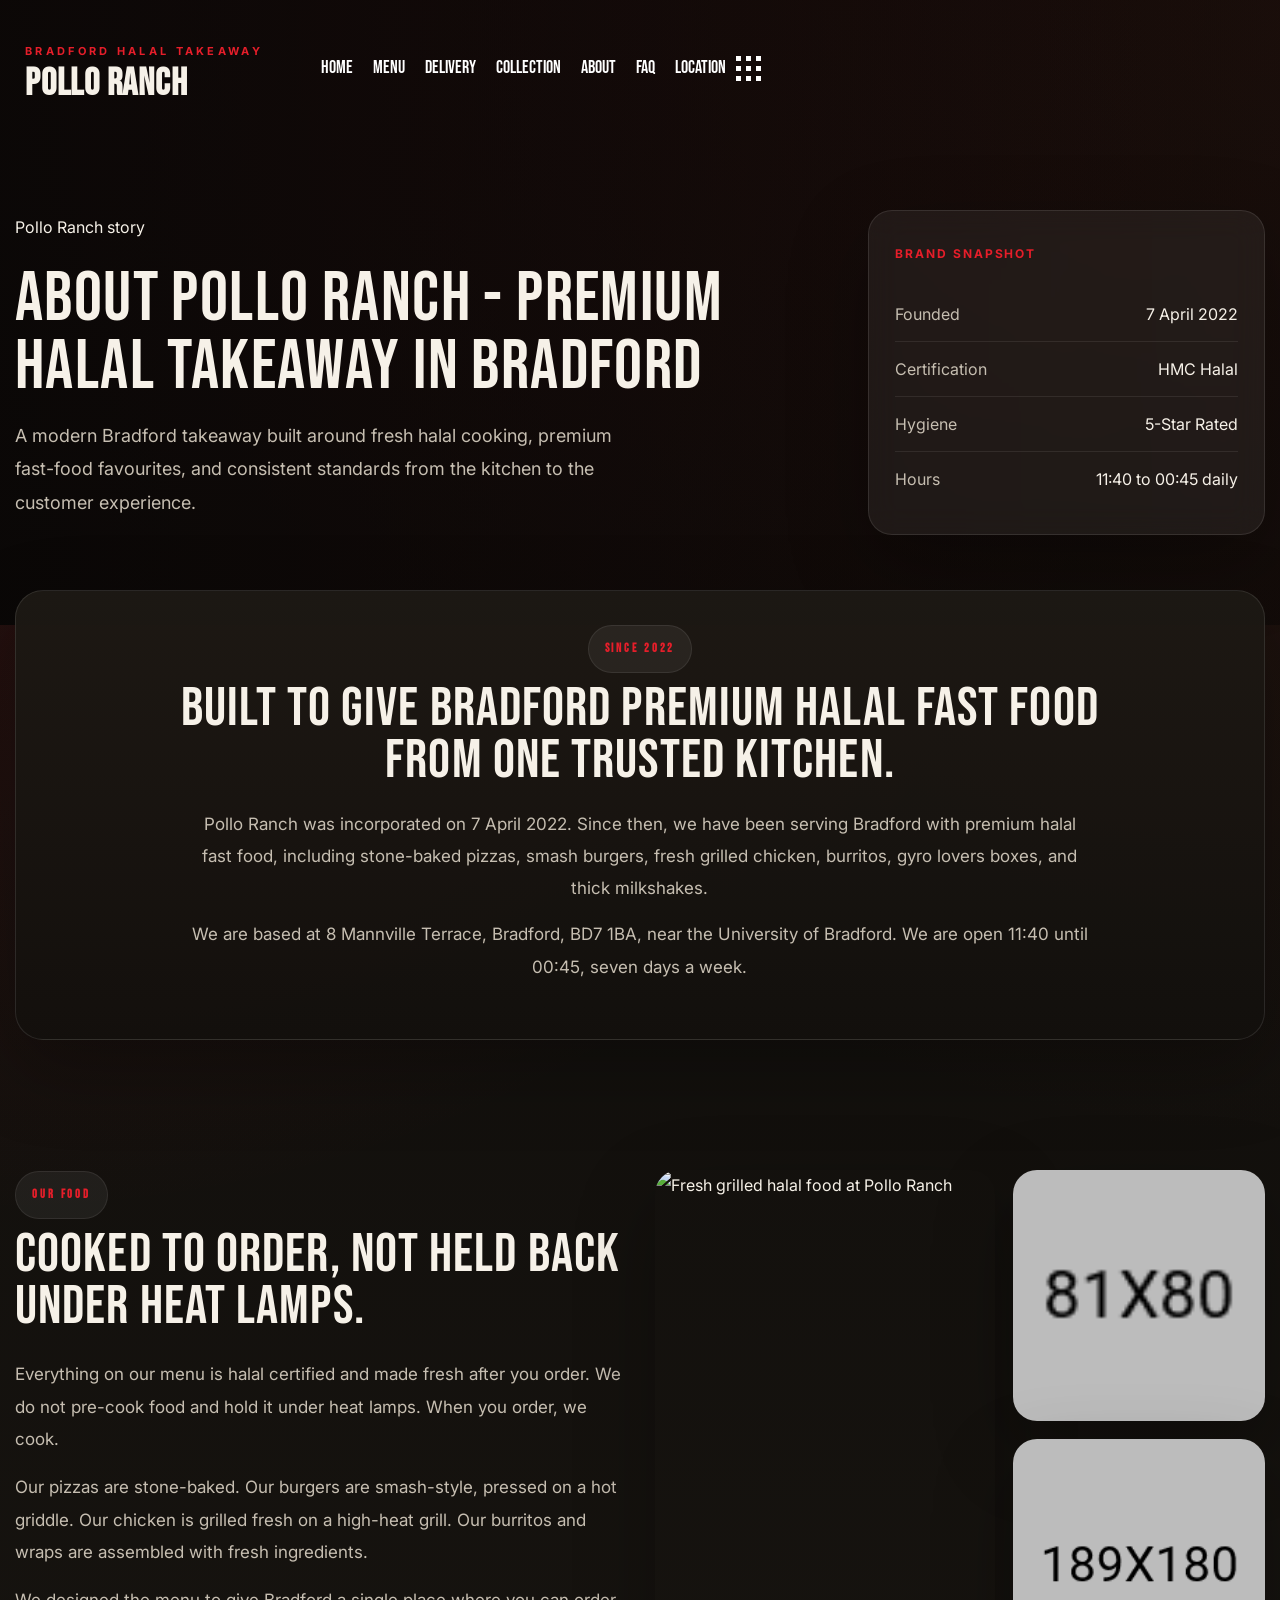
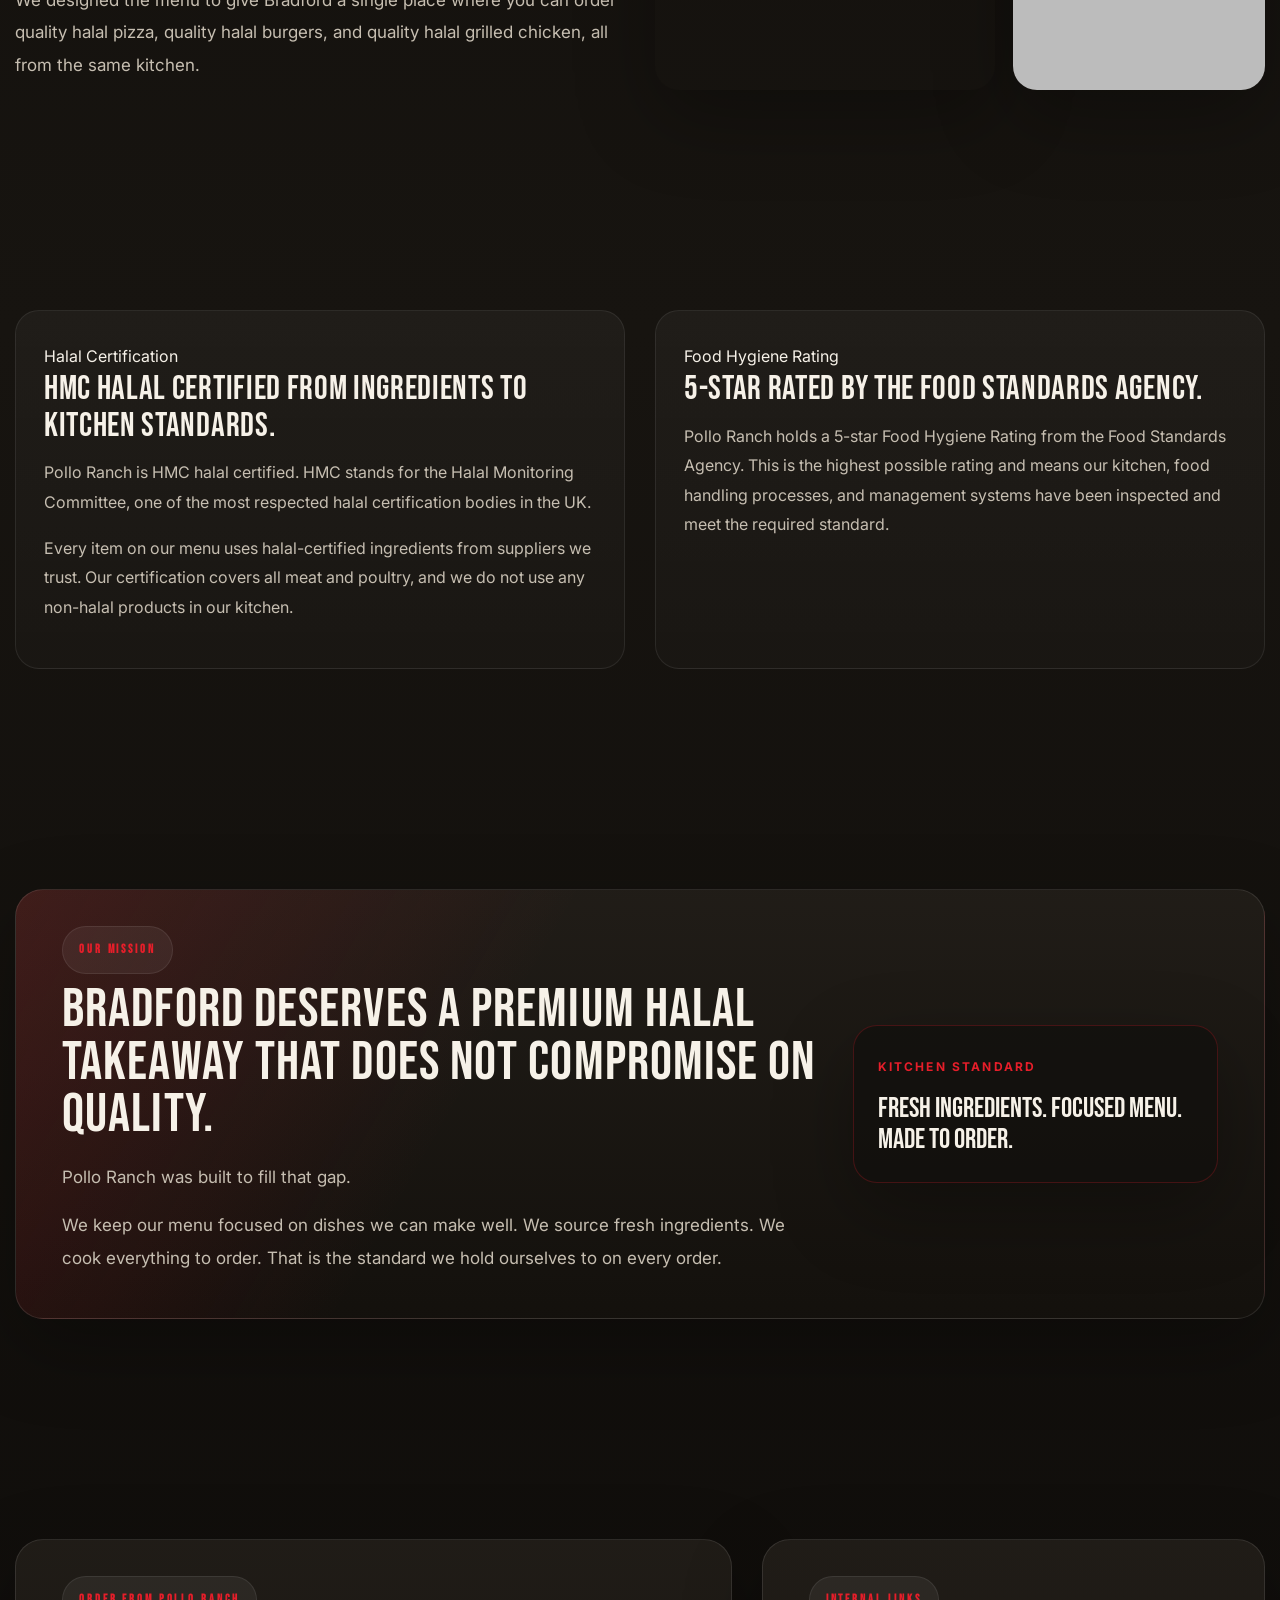
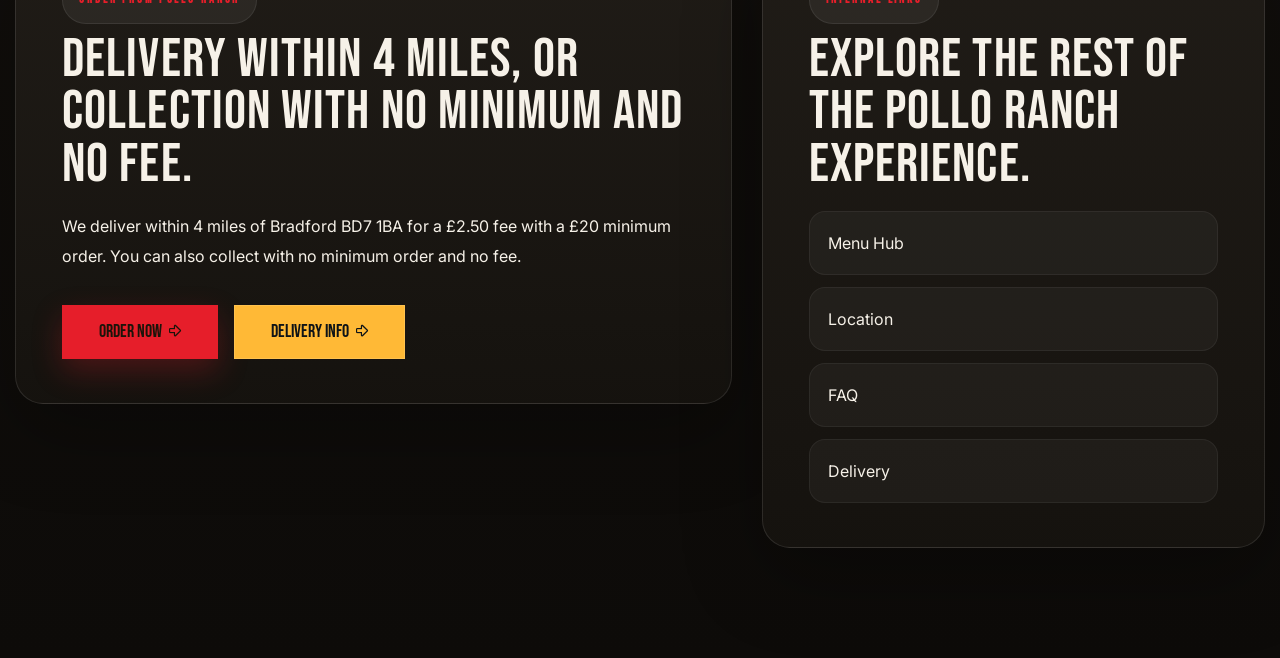
==== about/index.html @ 2b486609 "first add" ====
﻿<!DOCTYPE html>
<html lang="en">
<head>
    <meta charset="utf-8">
    <meta name="description" content="Pollo Ranch is a premium halal takeaway in Bradford, incorporated in April 2022. HMC halal certified and rated 5 stars for food hygiene. Find out more.">
    <meta http-equiv="X-UA-Compatible" content="IE=edge">
    <meta name="viewport" content="width=device-width, initial-scale=1, shrink-to-fit=no">
    <meta name="keywords" content="Pollo Ranch story, halal takeaway Bradford, Pollo Ranch about, Bradford halal fast food">
    <meta name="robots" content="index, follow">
    <title>About Pollo Ranch - Halal Takeaway Bradford Since 2022</title>
    <link rel="shortcut icon" href="../assets/images/logos/favicon.png" type="image/x-icon">
    <link rel="preconnect" href="https://fonts.googleapis.com">
    <link rel="preconnect" href="https://fonts.gstatic.com" crossorigin>
    <link href="https://fonts.googleapis.com/css2?family=Bebas+Neue&family=Inter:wght@400;500;600;700;800&display=swap" rel="stylesheet">
    <link rel="stylesheet" href="../assets/css/flaticon.min.css">
    <link rel="stylesheet" href="../assets/css/fontawesome-5.14.0.min.css">
    <link rel="stylesheet" href="../assets/css/bootstrap.min.css">
    <link rel="stylesheet" href="../assets/css/magnific-popup.min.css">
    <link rel="stylesheet" href="../assets/css/nice-select.min.css">
    <link rel="stylesheet" href="../assets/css/aos.css">
    <link rel="stylesheet" href="../assets/css/slick.min.css">
    <link rel="stylesheet" href="../assets/css/style.css">
    <link rel="stylesheet" href="../assets/css/custom.css">
</head>
<body>
    <div class="page-wrapper polo-site">
        <div class="preloader"><div class="custom-loader"></div></div>

        <header class="main-header white-menu menu-absolute polo-header">
            <div class="header-upper">
                <div class="container-fluid clearfix">
                    <div class="header-inner rel d-flex align-items-center">
                        <div class="logo-outer">
                            <a class="polo-brand" href="/">
                                <span class="polo-brand__eyebrow">Bradford Halal Takeaway</span>
                                <span class="polo-brand__name">Pollo Ranch</span>
                            </a>
                        </div>

                        <div class="nav-outer ms-lg-5 ps-xxl-4 clearfix">
                            <nav class="main-menu navbar-expand-lg">
                                <div class="navbar-header py-10">
                                    <div class="mobile-logo">
                                        <a class="polo-brand polo-brand--mobile" href="/">
                                            <span class="polo-brand__name">Pollo Ranch</span>
                                        </a>
                                    </div>
                                    <button type="button" class="navbar-toggle" data-bs-toggle="collapse" data-bs-target=".navbar-collapse" aria-label="Toggle navigation">
                                        <span class="icon-bar"></span>
                                        <span class="icon-bar"></span>
                                        <span class="icon-bar"></span>
                                    </button>
                                </div>

                                <div class="navbar-collapse collapse clearfix">
                                    <ul class="navigation clearfix">
                                        <li><a href="/">Home</a></li>
                                        <li><a href="/menu/">Menu</a></li>
                                        <li><a href="/delivery/">Delivery</a></li>
                                        <li><a href="/collection/">Collection</a></li>
                                        <li><a href="/about/">About</a></li>
                                        <li><a href="/faq/">FAQ</a></li>
                                        <li><a href="/location/">Location</a></li>
                                    </ul>
                                </div>
                            </nav>
                        </div>

                        <div class="menu-btns">
                            <div class="menu-sidebar">
                                <button class="bg-transparent"></button>
                            </div>
                        </div>
                    </div>
                </div>
                <div class="bg-lines">
                    <span></span><span></span>
                    <span></span><span></span>
                </div>
            </div>
        </header>

        <div class="form-back-drop"></div>

        <section class="hidden-bar">
            <div class="inner-box text-center">
                <div class="cross-icon"><span class="fa fa-times"></span></div>
                <div class="title">
                    <h4>Quick Links</h4>
                </div>
                <div class="appointment-form">
                    <div class="hidden-bar__actions">
                        <a class="theme-btn" href="/menu/">Menu <i class="far fa-arrow-alt-right"></i></a>
                        <a class="theme-btn style-two" href="/delivery/">Delivery <i class="far fa-arrow-alt-right"></i></a>
                        <a class="theme-btn style-two" href="/collection/">Collection <i class="far fa-arrow-alt-right"></i></a>
                        <a class="theme-btn style-two" href="/about/">About <i class="far fa-arrow-alt-right"></i></a>
                        <a class="theme-btn style-two" href="/faq/">FAQ <i class="far fa-arrow-alt-right"></i></a>
                        <a class="theme-btn style-two" href="/location/">Location <i class="far fa-arrow-alt-right"></i></a>
                    </div>
                </div>
            </div>
        </section>

        <section class="polo-page-hero polo-page-hero--about rel z-1">
            <div class="container">
                <div class="row align-items-end g-4">
                    <div class="col-lg-8">
                        <div class="polo-page-hero__content" data-aos="fade-up" data-aos-duration="1100" data-aos-offset="50">
                            <span class="sub-title">Pollo Ranch story</span>
                            <h1>About Pollo Ranch - Premium Halal Takeaway in Bradford</h1>
                            <p>A modern Bradford takeaway built around fresh halal cooking, premium fast-food favourites, and consistent standards from the kitchen to the customer experience.</p>
                        </div>
                    </div>
                    <div class="col-lg-4">
                        <div class="polo-page-hero__card" data-aos="fade-left" data-aos-duration="1200" data-aos-offset="50">
                            <strong>Brand Snapshot</strong>
                            <ul>
                                <li><span>Founded</span><span>7 April 2022</span></li>
                                <li><span>Certification</span><span>HMC Halal</span></li>
                                <li><span>Hygiene</span><span>5-Star Rated</span></li>
                                <li><span>Hours</span><span>11:40 to 00:45 daily</span></li>
                            </ul>
                        </div>
                    </div>
                </div>
            </div>
        </section>

        <section class="polo-intro-section polo-intro-section--about">
            <div class="container">
                <div class="polo-intro-panel" data-aos="fade-up" data-aos-duration="1000" data-aos-offset="40">
                    <div class="row justify-content-center">
                        <div class="col-xl-10 col-lg-11">
                            <div class="section-title text-center mb-20">
                                <span class="sub-title mb-10">Since 2022</span>
                                <h2>Built to give Bradford premium halal fast food from one trusted kitchen.</h2>
                            </div>
                            <div class="polo-intro-copy">
                                <p>Pollo Ranch was incorporated on 7 April 2022. Since then, we have been serving Bradford with premium halal fast food, including stone-baked pizzas, smash burgers, fresh grilled chicken, burritos, gyro lovers boxes, and thick milkshakes.</p>
                                <p>We are based at 8 Mannville Terrace, Bradford, BD7 1BA, near the University of Bradford. We are open 11:40 until 00:45, seven days a week.</p>
                            </div>
                        </div>
                    </div>
                </div>
            </div>
        </section>

        <section class="polo-section polo-about-food-section">
            <div class="container">
                <div class="row g-5 align-items-center">
                    <div class="col-lg-6">
                        <div class="section-title mb-25" data-aos="fade-right" data-aos-duration="1000" data-aos-offset="40">
                            <span class="sub-title mb-10">Our Food</span>
                            <h2>Cooked to order, not held back under heat lamps.</h2>
                        </div>
                        <div class="polo-copy-stack" data-aos="fade-right" data-aos-delay="50" data-aos-duration="1000" data-aos-offset="40">
                            <p>Everything on our menu is halal certified and made fresh after you order. We do not pre-cook food and hold it under heat lamps. When you order, we cook.</p>
                            <p>Our pizzas are stone-baked. Our burgers are smash-style, pressed on a hot griddle. Our chicken is grilled fresh on a high-heat grill. Our burritos and wraps are assembled with fresh ingredients.</p>
                            <p>We designed the menu to give Bradford a single place where you can order quality halal pizza, quality halal burgers, and quality halal grilled chicken, all from the same kitchen.</p>
                        </div>
                    </div>
                    <div class="col-lg-6">
                        <div class="polo-story-grid" data-aos="fade-left" data-aos-duration="1200" data-aos-offset="40">
                            <div class="polo-story-grid__item polo-story-grid__item--large">
                                <img src="../assets/images/food/grill-menu5.jpg" alt="Fresh grilled halal food at Pollo Ranch">
                            </div>
                            <div class="polo-story-grid__item">
                                <img src="../assets/images/food/burger-menu4.jpg" alt="Smash burgers at Pollo Ranch">
                            </div>
                            <div class="polo-story-grid__item">
                                <img src="../assets/images/food/filter-food1.jpg" alt="Stone-baked pizza from Pollo Ranch">
                            </div>
                        </div>
                    </div>
                </div>
            </div>
        </section>

        <section class="polo-section polo-trust-section">
            <div class="container">
                <div class="row g-4">
                    <div class="col-lg-6">
                        <article class="polo-info-card h-100" data-aos="fade-up" data-aos-duration="1000" data-aos-offset="40">
                            <span class="sub-title mb-15">Halal Certification</span>
                            <h3>HMC halal certified from ingredients to kitchen standards.</h3>
                            <p>Pollo Ranch is HMC halal certified. HMC stands for the Halal Monitoring Committee, one of the most respected halal certification bodies in the UK.</p>
                            <p>Every item on our menu uses halal-certified ingredients from suppliers we trust. Our certification covers all meat and poultry, and we do not use any non-halal products in our kitchen.</p>
                        </article>
                    </div>
                    <div class="col-lg-6">
                        <article class="polo-info-card h-100" data-aos="fade-up" data-aos-delay="50" data-aos-duration="1000" data-aos-offset="40">
                            <span class="sub-title mb-15">Food Hygiene Rating</span>
                            <h3>5-star rated by the Food Standards Agency.</h3>
                            <p>Pollo Ranch holds a 5-star Food Hygiene Rating from the Food Standards Agency. This is the highest possible rating and means our kitchen, food handling processes, and management systems have been inspected and meet the required standard.</p>
                        </article>
                    </div>
                </div>
            </div>
        </section>

        <section class="polo-section polo-mission-section">
            <div class="container">
                <div class="polo-panel polo-panel--highlight" data-aos="zoom-in" data-aos-duration="1000" data-aos-offset="40">
                    <div class="row align-items-center g-4">
                        <div class="col-lg-8">
                            <div class="section-title mb-20">
                                <span class="sub-title mb-10">Our Mission</span>
                                <h2>Bradford deserves a premium halal takeaway that does not compromise on quality.</h2>
                            </div>
                            <div class="polo-copy-stack">
                                <p>Pollo Ranch was built to fill that gap.</p>
                                <p>We keep our menu focused on dishes we can make well. We source fresh ingredients. We cook everything to order. That is the standard we hold ourselves to on every order.</p>
                            </div>
                        </div>
                        <div class="col-lg-4">
                            <div class="polo-badge-stat">
                                <strong>Kitchen Standard</strong>
                                <span>Fresh ingredients. Focused menu. Made to order.</span>
                            </div>
                        </div>
                    </div>
                </div>
            </div>
        </section>

        <section class="polo-section polo-about-cta-section">
            <div class="container">
                <div class="row g-4 align-items-stretch">
                    <div class="col-lg-7">
                        <div class="polo-panel" data-aos="fade-right" data-aos-duration="1000" data-aos-offset="40">
                            <div class="section-title mb-20">
                                <span class="sub-title mb-10">Order from Pollo Ranch</span>
                                <h2>Delivery within 4 miles, or collection with no minimum and no fee.</h2>
                            </div>
                            <p>We deliver within 4 miles of Bradford BD7 1BA for a &pound;2.50 fee with a &pound;20 minimum order. You can also collect with no minimum order and no fee.</p>
                            <div class="polo-inline-cta">
                                <a href="/menu/" class="theme-btn polo-btn-primary">Order Now <i class="far fa-arrow-alt-right"></i></a>
                                <a href="/delivery/" class="theme-btn style-two polo-btn-secondary">Delivery Info <i class="far fa-arrow-alt-right"></i></a>
                            </div>
                        </div>
                    </div>
                    <div class="col-lg-5">
                        <div class="polo-panel h-100" data-aos="fade-left" data-aos-duration="1000" data-aos-offset="40">
                            <div class="section-title mb-20">
                                <span class="sub-title mb-10">Internal Links</span>
                                <h2>Explore the rest of the Pollo Ranch experience.</h2>
                            </div>
                            <ul class="polo-link-list">
                                <li><a href="/menu/">Menu Hub</a></li>
                                <li><a href="/location/">Location</a></li>
                                <li><a href="/faq/">FAQ</a></li>
                                <li><a href="/delivery/">Delivery</a></li>
                            </ul>
                        </div>
                    </div>
                </div>
            </div>
        </section>

        
    </div>

    <script src="../assets/js/jquery-3.6.0.min.js"></script>
    <script src="../assets/js/bootstrap.min.js"></script>
    <script src="../assets/js/appear.min.js"></script>
    <script src="../assets/js/slick.min.js"></script>
    <script src="../assets/js/jquery.magnific-popup.min.js"></script>
    <script src="../assets/js/jquery.nice-select.min.js"></script>
    <script src="../assets/js/imagesloaded.pkgd.min.js"></script>
    <script src="../assets/js/circle-progress.min.js"></script>
    <script src="../assets/js/skill.bars.jquery.min.js"></script>
    <script src="../assets/js/isotope.pkgd.min.js"></script>
    <script src="../assets/js/aos.js"></script>
    <script src="../assets/js/script.js"></script>
    <script src="../assets/js/custom.js"></script>
</body>
</html>
---- assets/css/style.css ----
@charset "UTF-8";
/*----------------------------------------------------------------------
    Template Name: WellFood - Resturent HTML Template
    Template URI: https://webtend.net/demo/html/limestone/
    Author: WebTend
    Author URI:  https://webtend.net/
    Version: 1.0

    Note: This is Main Style CSS File. */
/*----------------------------------------------------------------------
	CSS INDEX
	----------------------

    ## Default Style
    ## Common Classes
    ## Repeat Style
    ## Padding Margin
    ## Custom Animation
    ## Header style
    ## Hero Area
    ## Offer Area
    ## Banner Area
    ## About Area
    ## Counter Area
    ## Category Area
    ## Popular Food
    ## Call To Action
    ## Products Area
    ## Features Area
    ## Client Area
    ## Headline Text
    ## Gallery Area
    ## Services Area
    ## Testimonials
    ## Booking Table
    ## Cart Checkout
    ## Contact Forms
    ## Videos Area
    ## Blog Area
    ## FAQs Area
    ## Chefs Area
    ## Awards Area
    ## History Area
    ## Instagram Area
    ## Sidebar Widgets
    ## Main Footer */
/* -------------------------------------------------------------- */
/*******************************************************/
/******************* ## Default Style ******************/
/*******************************************************/
* {
  margin: 0;
  padding: 0;
  border: none;
  outline: none;
  -webkit-box-shadow: none;
  box-shadow: none; }

body {
  color: var(--base-color);
  background: white;
  font-weight: 400;
  line-height: 30px;
  font-size: 16px;
  font-family: var(--base-font);
  --base-font: 'Roboto', sans-serif;
  --heading-font: 'Bebas Neue', sans-serif;
  --primary-color: #EC3D08;
  --secondary-color: #FFB936;
  --heading-color: #0E1317;
  --base-color: #696969;
  --lighter-color: #F4F1EA;
  --border-color: rgba(23, 26, 33, 0.1);
  --primary-rgb: 236, 61, 8; }

a {
  color: var(--base-color);
  cursor: pointer;
  outline: none;
  -webkit-transition: 0.5s;
  -o-transition: 0.5s;
  transition: 0.5s;
  text-decoration: none; }
  a:hover, a:focus, a:visited {
    text-decoration: none;
    outline: none; }
  a:hover {
    color: var(--heading-color); }

h1 a, h2 a, h3 a, h4 a, h5 a, h6 a {
  color: var(--heading-color); }

.text-white h1, .text-white h1 a,
.text-white h2, .text-white h2 a,
.text-white h3, .text-white h3 a,
.text-white h4, .text-white h4 a,
.text-white h5, .text-white h5 a,
.text-white h6, .text-white h6 a,
.text-white .h1, .text-white .h1 a,
.text-white .h2, .text-white .h2 a,
.text-white .h3, .text-white .h3 a,
.text-white .h4, .text-white .h4 a,
.text-white .h5, .text-white .h5 a,
.text-white .h6, .text-white .h6 a {
  color: white; }

ul, li {
  list-style: none;
  padding: 0;
  margin: 0; }

img {
  max-width: 100%;
  display: inline-block; }

mark {
  color: var(--primary-color);
  background: transparent;
  text-decoration: underline; }

header:after, section:after, footer:after {
  display: block;
  clear: both;
  content: ""; }

/*======= Input Styles =======*/
input,
select,
textarea,
.nice-select,
.form-control {
  width: 100%;
  height: auto;
  font-weight: 400;
  border-radius: 0;
  font-size: 16px;
  padding: 17px 30px;
  background-color: #fff;
  border: 1px solid white;
  font-family: var(--heading-font);
  -webkit-transition: 0.3s;
  -o-transition: 0.3s;
  transition: 0.3s; }
  input:focus,
  select:focus,
  textarea:focus,
  .nice-select:focus,
  .form-control:focus {
    outline: none;
    -webkit-box-shadow: none;
    box-shadow: none;
    border-color: var(--primary-color); }
    input:focus::-webkit-input-placeholder,
    select:focus::-webkit-input-placeholder,
    textarea:focus::-webkit-input-placeholder,
    .nice-select:focus::-webkit-input-placeholder,
    .form-control:focus::-webkit-input-placeholder {
      color: var(--heading-color); }
    input:focus:-ms-input-placeholder,
    select:focus:-ms-input-placeholder,
    textarea:focus:-ms-input-placeholder,
    .nice-select:focus:-ms-input-placeholder,
    .form-control:focus:-ms-input-placeholder {
      color: var(--heading-color); }
    input:focus::-ms-input-placeholder,
    select:focus::-ms-input-placeholder,
    textarea:focus::-ms-input-placeholder,
    .nice-select:focus::-ms-input-placeholder,
    .form-control:focus::-ms-input-placeholder {
      color: var(--heading-color); }
    input:focus::placeholder,
    select:focus::placeholder,
    textarea:focus::placeholder,
    .nice-select:focus::placeholder,
    .form-control:focus::placeholder {
      color: var(--heading-color); }

textarea {
  display: inherit;
  padding-top: 20px; }

label {
  cursor: pointer;
  font-weight: 400;
  margin-bottom: 5px;
  color: var(--base-color); }

.form-group {
  position: relative;
  margin-bottom: 20px; }

input[type=search]::-ms-clear {
  display: none;
  width: 0;
  height: 0; }

input[type=search]::-ms-reveal {
  display: none;
  width: 0;
  height: 0; }

input[type=search]::-webkit-search-decoration,
input[type=search]::-webkit-search-cancel-button,
input[type=search]::-webkit-search-results-button,
input[type=search]::-webkit-search-results-decoration {
  display: none; }

input[type=checkbox], input[type=radio] {
  height: auto;
  width: auto; }

/*******************************************************/
/******************  ## Common Classes *****************/
/*******************************************************/
.page-wrapper {
  position: relative;
  z-index: 9;
  width: 100%;
  margin: 0 auto;
  overflow: hidden;
  min-width: 300px; }

@media only screen and (min-width: 1200px) {
  .container {
    max-width: 1290px;
    padding-left: 15px;
    padding-right: 15px; }
    .container.container-1520 {
      max-width: 1550px; }
    .container.container-1200 {
      max-width: 1230px; }
    .container.container-1290 {
      max-width: 1320px; }
    .container.container-1050 {
      max-width: 1080px; } }

@media only screen and (min-width: 576px) {
  .container-fluid {
    padding-left: 25px;
    padding-right: 25px; } }

@media only screen and (min-width: 1600px) {
  .container-fluid {
    padding-left: 70px;
    padding-right: 70px; } }

.row {
  --bs-gutter-x: 30px; }

.no-gap {
  --bs-gutter-x: 0; }

@media only screen and (max-width: 375px) {
  .col-small {
    width: 100%; } }

@media only screen and (min-width: 1400px) {
  .gap-10 {
    --bs-gutter-x: 10px; } }

@media only screen and (min-width: 1400px) {
  .gap-20 {
    --bs-gutter-x: 20px; } }

@media only screen and (min-width: 1400px) {
  .gap-30 {
    --bs-gutter-x: 30px; } }

@media only screen and (min-width: 1400px) {
  .gap-40 {
    --bs-gutter-x: 40px; } }

@media only screen and (min-width: 1400px) {
  .gap-50 {
    --bs-gutter-x: 50px; } }

@media only screen and (min-width: 1400px) {
  .gap-60 {
    --bs-gutter-x: 60px; } }

@media only screen and (min-width: 1400px) {
  .gap-70 {
    --bs-gutter-x: 70px; } }

@media only screen and (min-width: 1400px) {
  .gap-80 {
    --bs-gutter-x: 80px; } }

@media only screen and (min-width: 1400px) {
  .gap-90 {
    --bs-gutter-x: 90px; } }

@media only screen and (min-width: 1400px) {
  .gap-100 {
    --bs-gutter-x: 100px; } }

@media only screen and (min-width: 1400px) {
  .gap-110 {
    --bs-gutter-x: 110px; } }

@media only screen and (min-width: 1400px) {
  .gap-120 {
    --bs-gutter-x: 120px; } }

@media only screen and (min-width: 1400px) {
  .gap-130 {
    --bs-gutter-x: 130px; } }

@media only screen and (min-width: 1400px) {
  .gap-140 {
    --bs-gutter-x: 140px; } }

@media only screen and (min-width: 1400px) {
  .gap-150 {
    --bs-gutter-x: 150px; } }

@media only screen and (min-width: 1200px) {
  .row-cols-xl-7 > * {
    width: 14.2857%;
    -webkit-box-flex: 0;
    -ms-flex: 0 0 auto;
    flex: 0 0 auto; } }

/** Section Title style **/
.section-title {
  margin-top: -8px;
  position: relative; }
  .section-title .sub-title {
    font-size: 20px;
    display: inline-block;
    color: var(--primary-color);
    text-transform: uppercase;
    font-family: var(--heading-font); }
  .section-title h2 {
    text-transform: capitalize; }
    @media only screen and (max-width: 991px) {
      .section-title h2 {
        font-size: 45px; } }
    @media only screen and (max-width: 767px) {
      .section-title h2 {
        font-size: 40px; } }
    @media only screen and (max-width: 575px) {
      .section-title h2 {
        font-size: 35px; } }
    @media only screen and (max-width: 375px) {
      .section-title h2 {
        font-size: 30px; } }

/** Button style **/
.theme-btn,
a.theme-btn {
  color: white;
  cursor: pointer;
  font-size: 18px;
  -webkit-transition: 0.5s;
  -o-transition: 0.5s;
  transition: 0.5s;
  text-align: center;
  padding: 11px 36px;
  -webkit-box-align: center;
  -ms-flex-align: center;
  align-items: center;
  display: -webkit-inline-box;
  display: -ms-inline-flexbox;
  display: inline-flex;
  -webkit-box-pack: center;
  -ms-flex-pack: center;
  justify-content: center;
  font-family: var(--heading-font);
  text-transform: uppercase;
  background: var(--primary-color); }
  .theme-btn i,
  a.theme-btn i {
    font-size: 14px;
    margin-left: 7px;
    margin-top: -2px; }
  .theme-btn:hover,
  a.theme-btn:hover {
    color: var(--heading-color);
    background: var(--secondary-color); }
  @media only screen and (max-width: 575px) {
    .theme-btn,
    a.theme-btn {
      padding: 10px 25px; } }
  .theme-btn.style-two,
  a.theme-btn.style-two {
    color: var(--heading-color);
    background: var(--secondary-color); }
    .theme-btn.style-two:hover,
    a.theme-btn.style-two:hover {
      color: white;
      background: var(--primary-color); }
  .theme-btn.style-three,
  a.theme-btn.style-three {
    color: white;
    border: 1px solid;
    background: transparent; }
    .theme-btn.style-three:hover,
    a.theme-btn.style-three:hover {
      background: var(--primary-color);
      border-color: var(--primary-color); }

/* Read More */
.read-more {
  -webkit-box-align: center;
  -ms-flex-align: center;
  align-items: center;
  display: -webkit-inline-box;
  display: -ms-inline-flexbox;
  display: inline-flex;
  color: var(--primary-color);
  font-family: var(--heading-font);
  text-transform: capitalize;
  text-decoration: underline; }
  .read-more i {
    -webkit-transition: 0.5s;
    -o-transition: 0.5s;
    transition: 0.5s;
    margin-top: -3px;
    margin-left: 8px;
    font-size: 0.8em; }
  .read-more:hover {
    color: var(--primary-color); }

/* More Btn */
.more-btn {
  width: 50px;
  height: 50px;
  color: white;
  line-height: 50px;
  text-align: center;
  display: inline-block;
  background: var(--primary-color); }
  .more-btn:hover {
    color: white; }

/* List style One */
.list-style-one li {
  display: -webkit-box;
  display: -ms-flexbox;
  display: flex; }
  .list-style-one li:not(:last-child) {
    margin-bottom: 6px; }
  .list-style-one li:before {
    -webkit-box-flex: 0;
    -ms-flex: none;
    flex: none;
    width: 16px;
    height: 16px;
    color: white;
    font-size: 8px;
    margin-top: 6px;
    content: "\f00c";
    line-height: 16px;
    text-align: center;
    margin-right: 12px;
    border-radius: 50%;
    background: var(--primary-color);
    font-family: 'Font Awesome 5 Pro'; }

/** Social Link One **/
.social-style-one {
  -ms-flex-wrap: wrap;
  flex-wrap: wrap;
  display: -webkit-inline-box;
  display: -ms-inline-flexbox;
  display: inline-flex;
  margin-left: -5px;
  margin-right: -5px; }
  .social-style-one a {
    margin-left: 5px;
    margin-right: 5px;
    color: var(--base-color);
    border: 1px solid rgba(255, 255, 255, 0.1);
    width: 45px;
    height: 45px;
    background: transparent;
    line-height: 45px;
    border-radius: 50%;
    text-align: center; }
    .social-style-one a:hover {
      color: white;
      background: var(--primary-color);
      border-color: var(--primary-color); }

/** Social Link Three **/
.social-style-three {
  -ms-flex-wrap: wrap;
  flex-wrap: wrap;
  display: -webkit-inline-box;
  display: -ms-inline-flexbox;
  display: inline-flex;
  margin-left: -7.5px;
  margin-right: -7.5px; }
  .social-style-three a {
    margin-left: 7.5px;
    margin-right: 7.5px; }
    .social-style-three a:hover {
      color: var(--primary-color); }

/** Social Link Four **/
.social-style-four {
  -ms-flex-wrap: wrap;
  flex-wrap: wrap;
  display: -webkit-inline-box;
  display: -ms-inline-flexbox;
  display: inline-flex;
  margin-left: -35px;
  margin-right: -35px; }
  .social-style-four a {
    margin-left: 35px;
    margin-right: 35px; }
    .social-style-four a i {
      margin-right: 10px;
      color: var(--primary-color); }

/* Tab Style One */
.tab-style-one {
  border-bottom: 1px solid var(--border-color); }
  .tab-style-one li {
    margin-right: 30px; }
    .tab-style-one li a {
      margin-bottom: -1px;
      padding: 0 20px 16px;
      display: inline-block;
      border-bottom: 2px solid transparent; }
      @media only screen and (max-width: 767px) {
        .tab-style-one li a {
          padding-bottom: 10px;
          font-size: 20px !important; } }
      .tab-style-one li a:first-child {
        padding-left: 0; }
      .tab-style-one li a.active {
        color: var(--primary-color);
        border-bottom-color: var(--primary-color); }
        @media only screen and (max-width: 575px) {
          .tab-style-one li a.active {
            border-bottom-color: transparent; } }

/** Food Menu Tab **/
.food-menu-tab {
  margin-left: -15px;
  margin-right: -15px;
  -webkit-box-pack: center;
  -ms-flex-pack: center;
  justify-content: center; }
  @media only screen and (max-width: 767px) {
    .food-menu-tab {
      margin-left: -7.5px;
      margin-right: -7.5px; } }
  .food-menu-tab li {
    margin: 0 15px 30px; }
    @media only screen and (max-width: 767px) {
      .food-menu-tab li {
        margin: 0 7.5px 15px; } }
  .food-menu-tab .nav-link {
    display: -webkit-box;
    display: -ms-flexbox;
    display: flex;
    -webkit-box-align: center;
    -ms-flex-align: center;
    align-items: center;
    -webkit-box-pack: center;
    -ms-flex-pack: center;
    justify-content: center;
    -webkit-box-orient: vertical;
    -webkit-box-direction: normal;
    -ms-flex-direction: column;
    flex-direction: column;
    padding: 22px 33px 18px;
    background: transparent;
    border: 1px solid var(--border-color); }
    @media only screen and (max-width: 991px) {
      .food-menu-tab .nav-link {
        padding: 17px 20px 13px; } }
    @media only screen and (max-width: 767px) {
      .food-menu-tab .nav-link {
        padding-left: 15px;
        padding-right: 15px; } }
    @media only screen and (max-width: 575px) {
      .food-menu-tab .nav-link {
        padding-top: 12px;
        padding-bottom: 8px; } }
    .food-menu-tab .nav-link i {
      line-height: 1;
      font-size: 45px;
      color: var(--primary-color); }
      @media only screen and (max-width: 991px) {
        .food-menu-tab .nav-link i {
          font-size: 30px; } }
      @media only screen and (max-width: 575px) {
        .food-menu-tab .nav-link i {
          display: none; } }
    .food-menu-tab .nav-link span {
      font-size: 24px;
      margin-top: 10px; }
      @media only screen and (max-width: 991px) {
        .food-menu-tab .nav-link span {
          font-size: 20px; } }
      @media only screen and (max-width: 575px) {
        .food-menu-tab .nav-link span {
          margin-top: 0;
          font-size: 16px; } }
    .food-menu-tab .nav-link.active {
      border-color: var(--primary-color); }

/*** Preloader style ** */
.preloader {
  position: fixed;
  left: 0;
  top: 0;
  width: 100%;
  height: 100%;
  z-index: 9999999;
  display: -webkit-box;
  display: -ms-flexbox;
  display: flex;
  -webkit-box-align: center;
  -ms-flex-align: center;
  align-items: center;
  -webkit-box-pack: center;
  -ms-flex-pack: center;
  justify-content: center;
  background-color: white;
  background-repeat: no-repeat;
  background-position: center center; }
  .preloader .custom-loader {
    width: 75px;
    height: 75px;
    border-radius: 50%;
    background-color: transparent;
    border: 2px solid var(--heading-color);
    border-top: 2px solid var(--primary-color);
    border-bottom: 2px solid var(--primary-color);
    -webkit-animation: 1s preloader linear infinite;
    animation: 1s preloader linear infinite; }

/* Pagination */
.pagination {
  -webkit-box-align: center;
  -ms-flex-align: center;
  align-items: center;
  margin-left: -5px;
  margin-right: -5px; }
  .pagination li {
    margin: 10px 5px 0;
    text-align: center; }
    @media only screen and (min-width: 576px) {
      .pagination li {
        font-size: 24px; } }
    .pagination li a,
    .pagination li .page-link {
      padding: 0;
      width: 60px;
      height: 60px;
      -webkit-box-shadow: none;
      box-shadow: none;
      line-height: 58px;
      color: var(--base-color);
      border: 1px solid var(--border-color); }
      @media only screen and (max-width: 575px) {
        .pagination li a,
        .pagination li .page-link {
          width: 45px;
          height: 45px;
          line-height: 43px; } }
    .pagination li.disabled .page-link, .pagination li:last-child .page-link {
      color: white;
      border-radius: 0;
      background: var(--heading-color);
      border-color: var(--heading-color); }
    .pagination li.active .page-link, .pagination li:hover:not(.disabled) .page-link {
      color: white;
      background: var(--primary-color);
      border-color: var(--primary-color); }

/* Rating */
.ratting {
  line-height: 1;
  -webkit-box-align: center;
  -ms-flex-align: center;
  align-items: center;
  display: -webkit-inline-box;
  display: -ms-inline-flexbox;
  display: inline-flex; }
  .ratting i {
    margin: 3px;
    color: var(--secondary-color);
    font-size: 13px; }
  .ratting span {
    margin-left: 7px; }
  .ratting.style-two i {
    margin: 6px;
    font-size: 18px;
    color: var(--primary-color); }

/* Slick Arrows */
.slick-arrow {
  font-size: 20px;
  -webkit-transition: 0.5s;
  -o-transition: 0.5s;
  transition: 0.5s;
  padding-top: 2px;
  width: 65px;
  height: 65px;
  background: white;
  line-height: 65px;
  border-radius: 50%;
  text-align: center;
  color: var(--heading-color);
  -webkit-box-shadow: 0px 4px 60px rgba(0, 0, 0, 0.15);
  box-shadow: 0px 4px 60px rgba(0, 0, 0, 0.15); }
  .slick-arrow:focus, .slick-arrow:hover {
    background: var(--primary-color); }

/*** Slick Dots ***/
.slick-dots {
  -ms-flex-wrap: wrap;
  flex-wrap: wrap;
  display: -webkit-box;
  display: -ms-flexbox;
  display: flex;
  -webkit-box-align: center;
  -ms-flex-align: center;
  align-items: center;
  -webkit-box-pack: center;
  -ms-flex-pack: center;
  justify-content: center; }
  .slick-dots li {
    cursor: pointer;
    width: 10px;
    height: 10px;
    margin: 0 7px;
    -webkit-transition: 0.5s;
    -o-transition: 0.5s;
    transition: 0.5s;
    border-radius: 5px;
    background: var(--primary-color); }
    .slick-dots li button {
      opacity: 0; }
    .slick-dots li.slick-active {
      width: 30px; }

/*** Scroll Top style ***/
.scroll-top {
  width: 80px;
  height: 80px;
  z-index: 99;
  color: white;
  font-size: 24px;
  cursor: pointer;
  text-align: center;
  line-height: 80px;
  border-radius: 50%;
  background-color: transparent;
  background-image: url(../images/shapes/scroll-top-bg.png);
  background-repeat: no-repeat;
  background-size: cover;
  -webkit-animation: pulse 2s infinite;
  animation: pulse 2s infinite; }
  @media only screen and (max-width: 991px) {
    .scroll-top {
      width: 60px;
      height: 60px;
      line-height: 60px; } }

/* Text White */
.text-white *, .text-white a,
.text-white .read-more,
.text-white .counter-text-wrap .count-text {
  color: white; }

.text-white .sub-title {
  color: var(--secondary-color); }

/* Wave Shapes */
.wave-shapes {
  position: absolute;
  z-index: -1;
  top: 0;
  left: -100px;
  width: calc(100% + 100px);
  height: 100%; }
  .wave-shapes .shape {
    position: absolute;
    bottom: 0;
    left: 0;
    width: 100%;
    -webkit-animation: leftRightOne 6s infinite;
    animation: leftRightOne 6s infinite; }
    .wave-shapes .shape.two {
      -webkit-animation-delay: 3s;
      animation-delay: 3s; }

/*Project Filter*/
.filter-btns-one {
  display: -webkit-box;
  display: -ms-flexbox;
  display: flex;
  -ms-flex-wrap: wrap;
  flex-wrap: wrap;
  margin-left: -5px;
  margin-right: -5px; }
  .filter-btns-one li {
    cursor: pointer;
    -webkit-transition: 0.5s;
    -o-transition: 0.5s;
    transition: 0.5s;
    font-weight: 500;
    padding: 5px 20px;
    margin: 0 5px 10px;
    color: var(--heading-color);
    border: 1px solid var(--border-color); }
    @media only screen and (min-width: 480px) {
      .filter-btns-one li {
        font-size: 18px; } }
    @media only screen and (max-width: 375px) {
      .filter-btns-one li {
        padding-left: 15px;
        padding-right: 15px; } }
    .filter-btns-one li.active {
      background: var(--secondary-color);
      border-color: var(--secondary-color); }

/* Before After None */
.before-after-none:after, .before-after-none:before {
  display: none; }

/* Position */
.rel {
  position: relative; }

.z-0 {
  z-index: 0; }

.z-1 {
  z-index: 1; }

.z-2 {
  z-index: 2; }

.z-3 {
  z-index: 3; }

.z-4 {
  z-index: 4; }

.z-5 {
  z-index: 5; }

.overlay {
  z-index: 1;
  position: relative; }
  .overlay::before {
    position: absolute;
    content: "";
    width: 100%;
    height: 100%;
    z-index: -1;
    top: 0;
    left: 0;
    opacity: 0.75;
    background-color: var(--heading-color); }
  .overlay:before {
    mix-blend-mode: multiply; }

/* Backgruond Size */
.bgs-cover {
  background-size: cover;
  background-position: center; }

.bgp-top {
  background-repeat: no-repeat;
  background-position: top center; }

/* Color + Background */
.bg-black {
  background-color: black; }

.bgc-black {
  background-color: var(--heading-color); }

.bgc-lighter {
  background-color: var(--lighter-color); }

.bgc-primary {
  background-color: var(--primary-color); }

.bgc-secondary {
  background-color: var(--secondary-color); }

.bgc-dark-green {
  background-color: #1E3233; }

/* Border Radius */
.br-5 {
  border-radius: 5px; }

.br-10 {
  border-radius: 10px; }

.br-15 {
  border-radius: 15px; }

.br-20 {
  border-radius: 20px; }

.br-25 {
  border-radius: 25px; }

.br-30 {
  border-radius: 30px; }

/* Color Two */
.color-two {
  --primary-color: #E65A11; }
  .color-two .theme-btn {
    color: white; }

/*******************************************************/
/******************* ## Repeat Style ******************/
/*******************************************************/
.heading,
.food-menu-tab .nav-link span,
h1,
.h1,
h2,
.h2,
.count-text,
h3,
.h3,
.offer-card-item .badge,
.offer-image .offer-badge span,
.about-image-part .quality-food .text,
.cta-content .cta-badge span,
blockquote,
h4,
.h4,
.tab-style-one li a,
h5,
.h5,
.food-item .content .price span,
.food-menu-item .content .price,
.testimonial-item .text,
h6,
.h6,
.offer-card-item .available-item,
.about-image-part .food-review .text,
.product-item .image .pizza-badge,
.product-item-two .image .pizza-badge,
.hero-three-image .offer-badge,
.offer-card-item .title,
.history-progress .counting {
  font-weight: 400;
  line-height: 1.2;
  color: var(--heading-color);
  font-family: var(--heading-font); }

h1, .h1 {
  font-size: 110px; }

h2, .h2, .count-text {
  font-size: 55px; }

h3, .h3, .offer-card-item .badge, .offer-image .offer-badge span, .about-image-part .quality-food .text, .cta-content .cta-badge span, blockquote {
  font-size: 30px; }

h4, .h4, .tab-style-one li a {
  font-size: 27px; }

h5, .h5, .food-item .content .price span, .food-menu-item .content .price, .testimonial-item .text {
  line-height: 1.66;
  font-size: 24px; }

h6, .h6, .offer-card-item .available-item, .about-image-part .food-review .text, .product-item .image .pizza-badge, .product-item-two .image .pizza-badge {
  font-size: 20px; }

/*******************************************************/
/************** ## Padding Margin Spacing *************/
/*******************************************************/
/* Padding Around */
.p-5 {
  padding: 5px !important; }

.p-10 {
  padding: 10px; }

.p-15 {
  padding: 15px; }

.p-20 {
  padding: 20px; }

.p-25 {
  padding: 25px; }

.p-30 {
  padding: 30px; }

.p-35 {
  padding: 35px; }

.p-40 {
  padding: 40px; }

.p-45 {
  padding: 45px; }

.p-50 {
  padding: 50px; }

.p-55 {
  padding: 55px; }

.p-60 {
  padding: 60px; }

.p-65 {
  padding: 65px; }

.p-70 {
  padding: 70px; }

.p-75 {
  padding: 75px; }

.p-80 {
  padding: 80px; }

.p-85 {
  padding: 85px; }

.p-90 {
  padding: 90px; }

.p-95 {
  padding: 95px; }

.p-100 {
  padding: 100px; }

.p-105 {
  padding: 105px; }

.p-110 {
  padding: 110px; }

.p-115 {
  padding: 115px; }

.p-120 {
  padding: 120px; }

.p-125 {
  padding: 125px; }

.p-130 {
  padding: 130px; }

.p-135 {
  padding: 135px; }

.p-140 {
  padding: 140px; }

.p-145 {
  padding: 145px; }

.p-150 {
  padding: 150px; }

.p-155 {
  padding: 155px; }

.p-160 {
  padding: 160px; }

.p-165 {
  padding: 165px; }

.p-170 {
  padding: 170px; }

.p-175 {
  padding: 175px; }

.p-180 {
  padding: 180px; }

.p-185 {
  padding: 185px; }

.p-190 {
  padding: 190px; }

.p-195 {
  padding: 195px; }

.p-200 {
  padding: 200px; }

.p-205 {
  padding: 205px; }

.p-210 {
  padding: 210px; }

.p-215 {
  padding: 215px; }

.p-220 {
  padding: 220px; }

.p-225 {
  padding: 225px; }

.p-230 {
  padding: 230px; }

.p-235 {
  padding: 235px; }

.p-240 {
  padding: 240px; }

.p-245 {
  padding: 245px; }

.p-250 {
  padding: 250px; }

/* Padding Top */
.pt-5,
.py-5 {
  padding-top: 5px !important; }

.pt-10,
.py-10 {
  padding-top: 10px; }

.pt-15,
.py-15 {
  padding-top: 15px; }

.pt-20,
.py-20 {
  padding-top: 20px; }

.pt-25,
.py-25 {
  padding-top: 25px; }

.pt-30,
.py-30 {
  padding-top: 30px; }

.pt-35,
.py-35 {
  padding-top: 35px; }

.pt-40,
.py-40 {
  padding-top: 40px; }

.pt-45,
.py-45 {
  padding-top: 45px; }

.pt-50,
.py-50 {
  padding-top: 50px; }

.pt-55,
.py-55 {
  padding-top: 55px; }

.pt-60,
.py-60 {
  padding-top: 60px; }

.pt-65,
.py-65 {
  padding-top: 65px; }

.pt-70,
.py-70 {
  padding-top: 70px; }

.pt-75,
.py-75 {
  padding-top: 75px; }

.pt-80,
.py-80 {
  padding-top: 80px; }

.pt-85,
.py-85 {
  padding-top: 85px; }

.pt-90,
.py-90 {
  padding-top: 90px; }

.pt-95,
.py-95 {
  padding-top: 95px; }

.pt-100,
.py-100 {
  padding-top: 100px; }

.pt-105,
.py-105 {
  padding-top: 105px; }

.pt-110,
.py-110 {
  padding-top: 110px; }

.pt-115,
.py-115 {
  padding-top: 115px; }

.pt-120,
.py-120 {
  padding-top: 120px; }

.pt-125,
.py-125 {
  padding-top: 125px; }

.pt-130,
.py-130 {
  padding-top: 130px; }

.pt-135,
.py-135 {
  padding-top: 135px; }

.pt-140,
.py-140 {
  padding-top: 140px; }

.pt-145,
.py-145 {
  padding-top: 145px; }

.pt-150,
.py-150 {
  padding-top: 150px; }

.pt-155,
.py-155 {
  padding-top: 155px; }

.pt-160,
.py-160 {
  padding-top: 160px; }

.pt-165,
.py-165 {
  padding-top: 165px; }

.pt-170,
.py-170 {
  padding-top: 170px; }

.pt-175,
.py-175 {
  padding-top: 175px; }

.pt-180,
.py-180 {
  padding-top: 180px; }

.pt-185,
.py-185 {
  padding-top: 185px; }

.pt-190,
.py-190 {
  padding-top: 190px; }

.pt-195,
.py-195 {
  padding-top: 195px; }

.pt-200,
.py-200 {
  padding-top: 200px; }

.pt-205,
.py-205 {
  padding-top: 205px; }

.pt-210,
.py-210 {
  padding-top: 210px; }

.pt-215,
.py-215 {
  padding-top: 215px; }

.pt-220,
.py-220 {
  padding-top: 220px; }

.pt-225,
.py-225 {
  padding-top: 225px; }

.pt-230,
.py-230 {
  padding-top: 230px; }

.pt-235,
.py-235 {
  padding-top: 235px; }

.pt-240,
.py-240 {
  padding-top: 240px; }

.pt-245,
.py-245 {
  padding-top: 245px; }

.pt-250,
.py-250 {
  padding-top: 250px; }

/* Padding Bottom */
.pb-5,
.py-5 {
  padding-bottom: 5px !important; }

.pb-10,
.py-10 {
  padding-bottom: 10px; }

.pb-15,
.py-15 {
  padding-bottom: 15px; }

.pb-20,
.py-20 {
  padding-bottom: 20px; }

.pb-25,
.py-25 {
  padding-bottom: 25px; }

.pb-30,
.py-30 {
  padding-bottom: 30px; }

.pb-35,
.py-35 {
  padding-bottom: 35px; }

.pb-40,
.py-40 {
  padding-bottom: 40px; }

.pb-45,
.py-45 {
  padding-bottom: 45px; }

.pb-50,
.py-50 {
  padding-bottom: 50px; }

.pb-55,
.py-55 {
  padding-bottom: 55px; }

.pb-60,
.py-60 {
  padding-bottom: 60px; }

.pb-65,
.py-65 {
  padding-bottom: 65px; }

.pb-70,
.py-70 {
  padding-bottom: 70px; }

.pb-75,
.py-75 {
  padding-bottom: 75px; }

.pb-80,
.py-80 {
  padding-bottom: 80px; }

.pb-85,
.py-85 {
  padding-bottom: 85px; }

.pb-90,
.py-90 {
  padding-bottom: 90px; }

.pb-95,
.py-95 {
  padding-bottom: 95px; }

.pb-100,
.py-100 {
  padding-bottom: 100px; }

.pb-105,
.py-105 {
  padding-bottom: 105px; }

.pb-110,
.py-110 {
  padding-bottom: 110px; }

.pb-115,
.py-115 {
  padding-bottom: 115px; }

.pb-120,
.py-120 {
  padding-bottom: 120px; }

.pb-125,
.py-125 {
  padding-bottom: 125px; }

.pb-130,
.py-130 {
  padding-bottom: 130px; }

.pb-135,
.py-135 {
  padding-bottom: 135px; }

.pb-140,
.py-140 {
  padding-bottom: 140px; }

.pb-145,
.py-145 {
  padding-bottom: 145px; }

.pb-150,
.py-150 {
  padding-bottom: 150px; }

.pb-155,
.py-155 {
  padding-bottom: 155px; }

.pb-160,
.py-160 {
  padding-bottom: 160px; }

.pb-165,
.py-165 {
  padding-bottom: 165px; }

.pb-170,
.py-170 {
  padding-bottom: 170px; }

.pb-175,
.py-175 {
  padding-bottom: 175px; }

.pb-180,
.py-180 {
  padding-bottom: 180px; }

.pb-185,
.py-185 {
  padding-bottom: 185px; }

.pb-190,
.py-190 {
  padding-bottom: 190px; }

.pb-195,
.py-195 {
  padding-bottom: 195px; }

.pb-200,
.py-200 {
  padding-bottom: 200px; }

.pb-205,
.py-205 {
  padding-bottom: 205px; }

.pb-210,
.py-210 {
  padding-bottom: 210px; }

.pb-215,
.py-215 {
  padding-bottom: 215px; }

.pb-220,
.py-220 {
  padding-bottom: 220px; }

.pb-225,
.py-225 {
  padding-bottom: 225px; }

.pb-230,
.py-230 {
  padding-bottom: 230px; }

.pb-235,
.py-235 {
  padding-bottom: 235px; }

.pb-240,
.py-240 {
  padding-bottom: 240px; }

.pb-245,
.py-245 {
  padding-bottom: 245px; }

.pb-250,
.py-250 {
  padding-bottom: 250px; }

/* Margin Around */
.m-5 {
  margin: 5px !important; }

.m-10 {
  margin: 10px; }

.m-15 {
  margin: 15px; }

.m-20 {
  margin: 20px; }

.m-25 {
  margin: 25px; }

.m-30 {
  margin: 30px; }

.m-35 {
  margin: 35px; }

.m-40 {
  margin: 40px; }

.m-45 {
  margin: 45px; }

.m-50 {
  margin: 50px; }

.m-55 {
  margin: 55px; }

.m-60 {
  margin: 60px; }

.m-65 {
  margin: 65px; }

.m-70 {
  margin: 70px; }

.m-75 {
  margin: 75px; }

.m-80 {
  margin: 80px; }

.m-85 {
  margin: 85px; }

.m-90 {
  margin: 90px; }

.m-95 {
  margin: 95px; }

.m-100 {
  margin: 100px; }

.m-105 {
  margin: 105px; }

.m-110 {
  margin: 110px; }

.m-115 {
  margin: 115px; }

.m-120 {
  margin: 120px; }

.m-125 {
  margin: 125px; }

.m-130 {
  margin: 130px; }

.m-135 {
  margin: 135px; }

.m-140 {
  margin: 140px; }

.m-145 {
  margin: 145px; }

.m-150 {
  margin: 150px; }

.m-155 {
  margin: 155px; }

.m-160 {
  margin: 160px; }

.m-165 {
  margin: 165px; }

.m-170 {
  margin: 170px; }

.m-175 {
  margin: 175px; }

.m-180 {
  margin: 180px; }

.m-185 {
  margin: 185px; }

.m-190 {
  margin: 190px; }

.m-195 {
  margin: 195px; }

.m-200 {
  margin: 200px; }

.m-205 {
  margin: 205px; }

.m-210 {
  margin: 210px; }

.m-215 {
  margin: 215px; }

.m-220 {
  margin: 220px; }

.m-225 {
  margin: 225px; }

.m-230 {
  margin: 230px; }

.m-235 {
  margin: 235px; }

.m-240 {
  margin: 240px; }

.m-245 {
  margin: 245px; }

.m-250 {
  margin: 250px; }

/* Margin Top */
.mt-5,
.my-5 {
  margin-top: 5px !important; }

.mt-10,
.my-10 {
  margin-top: 10px; }

.mt-15,
.my-15 {
  margin-top: 15px; }

.mt-20,
.my-20 {
  margin-top: 20px; }

.mt-25,
.my-25 {
  margin-top: 25px; }

.mt-30,
.my-30 {
  margin-top: 30px; }

.mt-35,
.my-35 {
  margin-top: 35px; }

.mt-40,
.my-40 {
  margin-top: 40px; }

.mt-45,
.my-45 {
  margin-top: 45px; }

.mt-50,
.my-50 {
  margin-top: 50px; }

.mt-55,
.my-55 {
  margin-top: 55px; }

.mt-60,
.my-60 {
  margin-top: 60px; }

.mt-65,
.my-65 {
  margin-top: 65px; }

.mt-70,
.my-70 {
  margin-top: 70px; }

.mt-75,
.my-75 {
  margin-top: 75px; }

.mt-80,
.my-80 {
  margin-top: 80px; }

.mt-85,
.my-85 {
  margin-top: 85px; }

.mt-90,
.my-90 {
  margin-top: 90px; }

.mt-95,
.my-95 {
  margin-top: 95px; }

.mt-100,
.my-100 {
  margin-top: 100px; }

.mt-105,
.my-105 {
  margin-top: 105px; }

.mt-110,
.my-110 {
  margin-top: 110px; }

.mt-115,
.my-115 {
  margin-top: 115px; }

.mt-120,
.my-120 {
  margin-top: 120px; }

.mt-125,
.my-125 {
  margin-top: 125px; }

.mt-130,
.my-130 {
  margin-top: 130px; }

.mt-135,
.my-135 {
  margin-top: 135px; }

.mt-140,
.my-140 {
  margin-top: 140px; }

.mt-145,
.my-145 {
  margin-top: 145px; }

.mt-150,
.my-150 {
  margin-top: 150px; }

.mt-155,
.my-155 {
  margin-top: 155px; }

.mt-160,
.my-160 {
  margin-top: 160px; }

.mt-165,
.my-165 {
  margin-top: 165px; }

.mt-170,
.my-170 {
  margin-top: 170px; }

.mt-175,
.my-175 {
  margin-top: 175px; }

.mt-180,
.my-180 {
  margin-top: 180px; }

.mt-185,
.my-185 {
  margin-top: 185px; }

.mt-190,
.my-190 {
  margin-top: 190px; }

.mt-195,
.my-195 {
  margin-top: 195px; }

.mt-200,
.my-200 {
  margin-top: 200px; }

.mt-205,
.my-205 {
  margin-top: 205px; }

.mt-210,
.my-210 {
  margin-top: 210px; }

.mt-215,
.my-215 {
  margin-top: 215px; }

.mt-220,
.my-220 {
  margin-top: 220px; }

.mt-225,
.my-225 {
  margin-top: 225px; }

.mt-230,
.my-230 {
  margin-top: 230px; }

.mt-235,
.my-235 {
  margin-top: 235px; }

.mt-240,
.my-240 {
  margin-top: 240px; }

.mt-245,
.my-245 {
  margin-top: 245px; }

.mt-250,
.my-250 {
  margin-top: 250px; }

/* Margin Bottom */
.mb-5,
.my-5 {
  margin-bottom: 5px !important; }

.mb-10,
.my-10 {
  margin-bottom: 10px; }

.mb-15,
.my-15 {
  margin-bottom: 15px; }

.mb-20,
.my-20 {
  margin-bottom: 20px; }

.mb-25,
.my-25 {
  margin-bottom: 25px; }

.mb-30,
.my-30 {
  margin-bottom: 30px; }

.mb-35,
.my-35 {
  margin-bottom: 35px; }

.mb-40,
.my-40 {
  margin-bottom: 40px; }

.mb-45,
.my-45 {
  margin-bottom: 45px; }

.mb-50,
.my-50 {
  margin-bottom: 50px; }

.mb-55,
.my-55 {
  margin-bottom: 55px; }

.mb-60,
.my-60 {
  margin-bottom: 60px; }

.mb-65,
.my-65 {
  margin-bottom: 65px; }

.mb-70,
.my-70 {
  margin-bottom: 70px; }

.mb-75,
.my-75 {
  margin-bottom: 75px; }

.mb-80,
.my-80 {
  margin-bottom: 80px; }

.mb-85,
.my-85 {
  margin-bottom: 85px; }

.mb-90,
.my-90 {
  margin-bottom: 90px; }

.mb-95,
.my-95 {
  margin-bottom: 95px; }

.mb-100,
.my-100 {
  margin-bottom: 100px; }

.mb-105,
.my-105 {
  margin-bottom: 105px; }

.mb-110,
.my-110 {
  margin-bottom: 110px; }

.mb-115,
.my-115 {
  margin-bottom: 115px; }

.mb-120,
.my-120 {
  margin-bottom: 120px; }

.mb-125,
.my-125 {
  margin-bottom: 125px; }

.mb-130,
.my-130 {
  margin-bottom: 130px; }

.mb-135,
.my-135 {
  margin-bottom: 135px; }

.mb-140,
.my-140 {
  margin-bottom: 140px; }

.mb-145,
.my-145 {
  margin-bottom: 145px; }

.mb-150,
.my-150 {
  margin-bottom: 150px; }

.mb-155,
.my-155 {
  margin-bottom: 155px; }

.mb-160,
.my-160 {
  margin-bottom: 160px; }

.mb-165,
.my-165 {
  margin-bottom: 165px; }

.mb-170,
.my-170 {
  margin-bottom: 170px; }

.mb-175,
.my-175 {
  margin-bottom: 175px; }

.mb-180,
.my-180 {
  margin-bottom: 180px; }

.mb-185,
.my-185 {
  margin-bottom: 185px; }

.mb-190,
.my-190 {
  margin-bottom: 190px; }

.mb-195,
.my-195 {
  margin-bottom: 195px; }

.mb-200,
.my-200 {
  margin-bottom: 200px; }

.mb-205,
.my-205 {
  margin-bottom: 205px; }

.mb-210,
.my-210 {
  margin-bottom: 210px; }

.mb-215,
.my-215 {
  margin-bottom: 215px; }

.mb-220,
.my-220 {
  margin-bottom: 220px; }

.mb-225,
.my-225 {
  margin-bottom: 225px; }

.mb-230,
.my-230 {
  margin-bottom: 230px; }

.mb-235,
.my-235 {
  margin-bottom: 235px; }

.mb-240,
.my-240 {
  margin-bottom: 240px; }

.mb-245,
.my-245 {
  margin-bottom: 245px; }

.mb-250,
.my-250 {
  margin-bottom: 250px; }

/* Responsive Padding Margin */
@media only screen and (max-width: 991px) {
  /* Padding Around */
  .rp-0 {
    padding: 0px !important; }
  .rp-5 {
    padding: 5px !important; }
  .rp-10 {
    padding: 10px; }
  .rp-15 {
    padding: 15px; }
  .rp-20 {
    padding: 20px; }
  .rp-25 {
    padding: 25px; }
  .rp-30 {
    padding: 30px; }
  .rp-35 {
    padding: 35px; }
  .rp-40 {
    padding: 40px; }
  .rp-45 {
    padding: 45px; }
  .rp-50 {
    padding: 50px; }
  .rp-55 {
    padding: 55px; }
  .rp-60 {
    padding: 60px; }
  .rp-65 {
    padding: 65px; }
  .rp-70 {
    padding: 70px; }
  .rp-75 {
    padding: 75px; }
  .rp-80 {
    padding: 80px; }
  .rp-85 {
    padding: 85px; }
  .rp-90 {
    padding: 90px; }
  .rp-95 {
    padding: 95px; }
  .rp-100 {
    padding: 100px; }
  .rp-105 {
    padding: 105px; }
  .rp-110 {
    padding: 110px; }
  .rp-115 {
    padding: 115px; }
  .rp-120 {
    padding: 120px; }
  .rp-125 {
    padding: 125px; }
  .rp-130 {
    padding: 130px; }
  .rp-135 {
    padding: 135px; }
  .rp-140 {
    padding: 140px; }
  .rp-145 {
    padding: 145px; }
  .rp-150 {
    padding: 150px; }
  /* Padding Top */
  .rpt-0,
  .rpy-0 {
    padding-top: 0px !important; }
  .rpt-5,
  .rpy-5 {
    padding-top: 5px !important; }
  .rpt-10,
  .rpy-10 {
    padding-top: 10px; }
  .rpt-15,
  .rpy-15 {
    padding-top: 15px; }
  .rpt-20,
  .rpy-20 {
    padding-top: 20px; }
  .rpt-25,
  .rpy-25 {
    padding-top: 25px; }
  .rpt-30,
  .rpy-30 {
    padding-top: 30px; }
  .rpt-35,
  .rpy-35 {
    padding-top: 35px; }
  .rpt-40,
  .rpy-40 {
    padding-top: 40px; }
  .rpt-45,
  .rpy-45 {
    padding-top: 45px; }
  .rpt-50,
  .rpy-50 {
    padding-top: 50px; }
  .rpt-55,
  .rpy-55 {
    padding-top: 55px; }
  .rpt-60,
  .rpy-60 {
    padding-top: 60px; }
  .rpt-65,
  .rpy-65 {
    padding-top: 65px; }
  .rpt-70,
  .rpy-70 {
    padding-top: 70px; }
  .rpt-75,
  .rpy-75 {
    padding-top: 75px; }
  .rpt-80,
  .rpy-80 {
    padding-top: 80px; }
  .rpt-85,
  .rpy-85 {
    padding-top: 85px; }
  .rpt-90,
  .rpy-90 {
    padding-top: 90px; }
  .rpt-95,
  .rpy-95 {
    padding-top: 95px; }
  .rpt-100,
  .rpy-100 {
    padding-top: 100px; }
  .rpt-105,
  .rpy-105 {
    padding-top: 105px; }
  .rpt-110,
  .rpy-110 {
    padding-top: 110px; }
  .rpt-115,
  .rpy-115 {
    padding-top: 115px; }
  .rpt-120,
  .rpy-120 {
    padding-top: 120px; }
  .rpt-125,
  .rpy-125 {
    padding-top: 125px; }
  .rpt-130,
  .rpy-130 {
    padding-top: 130px; }
  .rpt-135,
  .rpy-135 {
    padding-top: 135px; }
  .rpt-140,
  .rpy-140 {
    padding-top: 140px; }
  .rpt-145,
  .rpy-145 {
    padding-top: 145px; }
  .rpt-150,
  .rpy-150 {
    padding-top: 150px; }
  /* Padding Bottom */
  .rpb-0,
  .rpy-0 {
    padding-bottom: 0px !important; }
  .rpb-5,
  .rpy-5 {
    padding-bottom: 5px !important; }
  .rpb-10,
  .rpy-10 {
    padding-bottom: 10px; }
  .rpb-15,
  .rpy-15 {
    padding-bottom: 15px; }
  .rpb-20,
  .rpy-20 {
    padding-bottom: 20px; }
  .rpb-25,
  .rpy-25 {
    padding-bottom: 25px; }
  .rpb-30,
  .rpy-30 {
    padding-bottom: 30px; }
  .rpb-35,
  .rpy-35 {
    padding-bottom: 35px; }
  .rpb-40,
  .rpy-40 {
    padding-bottom: 40px; }
  .rpb-45,
  .rpy-45 {
    padding-bottom: 45px; }
  .rpb-50,
  .rpy-50 {
    padding-bottom: 50px; }
  .rpb-55,
  .rpy-55 {
    padding-bottom: 55px; }
  .rpb-60,
  .rpy-60 {
    padding-bottom: 60px; }
  .rpb-65,
  .rpy-65 {
    padding-bottom: 65px; }
  .rpb-70,
  .rpy-70 {
    padding-bottom: 70px; }
  .rpb-75,
  .rpy-75 {
    padding-bottom: 75px; }
  .rpb-80,
  .rpy-80 {
    padding-bottom: 80px; }
  .rpb-85,
  .rpy-85 {
    padding-bottom: 85px; }
  .rpb-90,
  .rpy-90 {
    padding-bottom: 90px; }
  .rpb-95,
  .rpy-95 {
    padding-bottom: 95px; }
  .rpb-100,
  .rpy-100 {
    padding-bottom: 100px; }
  .rpb-105,
  .rpy-105 {
    padding-bottom: 105px; }
  .rpb-110,
  .rpy-110 {
    padding-bottom: 110px; }
  .rpb-115,
  .rpy-115 {
    padding-bottom: 115px; }
  .rpb-120,
  .rpy-120 {
    padding-bottom: 120px; }
  .rpb-125,
  .rpy-125 {
    padding-bottom: 125px; }
  .rpb-130,
  .rpy-130 {
    padding-bottom: 130px; }
  .rpb-135,
  .rpy-135 {
    padding-bottom: 135px; }
  .rpb-140,
  .rpy-140 {
    padding-bottom: 140px; }
  .rpb-145,
  .rpy-145 {
    padding-bottom: 145px; }
  .rpb-150,
  .rpy-150 {
    padding-bottom: 150px; }
  /* Margin Around */
  .rm-0 {
    margin: 0px !important; }
  .rm-5 {
    margin: 5px !important; }
  .rm-10 {
    margin: 10px; }
  .rm-15 {
    margin: 15px; }
  .rm-20 {
    margin: 20px; }
  .rm-25 {
    margin: 25px; }
  .rm-30 {
    margin: 30px; }
  .rm-35 {
    margin: 35px; }
  .rm-40 {
    margin: 40px; }
  .rm-45 {
    margin: 45px; }
  .rm-50 {
    margin: 50px; }
  .rm-55 {
    margin: 55px; }
  .rm-60 {
    margin: 60px; }
  .rm-65 {
    margin: 65px; }
  .rm-70 {
    margin: 70px; }
  .rm-75 {
    margin: 75px; }
  .rm-80 {
    margin: 80px; }
  .rm-85 {
    margin: 85px; }
  .rm-90 {
    margin: 90px; }
  .rm-95 {
    margin: 95px; }
  .rm-100 {
    margin: 100px; }
  .rm-105 {
    margin: 105px; }
  .rm-110 {
    margin: 110px; }
  .rm-115 {
    margin: 115px; }
  .rm-120 {
    margin: 120px; }
  .rm-125 {
    margin: 125px; }
  .rm-130 {
    margin: 130px; }
  .rm-135 {
    margin: 135px; }
  .rm-140 {
    margin: 140px; }
  .rm-145 {
    margin: 145px; }
  .rm-150 {
    margin: 150px; }
  /* Margin Top */
  .rmt-0,
  .rmy-0 {
    margin-top: 0px !important; }
  .rmt-5,
  .rmy-5 {
    margin-top: 5px !important; }
  .rmt-10,
  .rmy-10 {
    margin-top: 10px; }
  .rmt-15,
  .rmy-15 {
    margin-top: 15px; }
  .rmt-20,
  .rmy-20 {
    margin-top: 20px; }
  .rmt-25,
  .rmy-25 {
    margin-top: 25px; }
  .rmt-30,
  .rmy-30 {
    margin-top: 30px; }
  .rmt-35,
  .rmy-35 {
    margin-top: 35px; }
  .rmt-40,
  .rmy-40 {
    margin-top: 40px; }
  .rmt-45,
  .rmy-45 {
    margin-top: 45px; }
  .rmt-50,
  .rmy-50 {
    margin-top: 50px; }
  .rmt-55,
  .rmy-55 {
    margin-top: 55px; }
  .rmt-60,
  .rmy-60 {
    margin-top: 60px; }
  .rmt-65,
  .rmy-65 {
    margin-top: 65px; }
  .rmt-70,
  .rmy-70 {
    margin-top: 70px; }
  .rmt-75,
  .rmy-75 {
    margin-top: 75px; }
  .rmt-80,
  .rmy-80 {
    margin-top: 80px; }
  .rmt-85,
  .rmy-85 {
    margin-top: 85px; }
  .rmt-90,
  .rmy-90 {
    margin-top: 90px; }
  .rmt-95,
  .rmy-95 {
    margin-top: 95px; }
  .rmt-100,
  .rmy-100 {
    margin-top: 100px; }
  .rmt-105,
  .rmy-105 {
    margin-top: 105px; }
  .rmt-110,
  .rmy-110 {
    margin-top: 110px; }
  .rmt-115,
  .rmy-115 {
    margin-top: 115px; }
  .rmt-120,
  .rmy-120 {
    margin-top: 120px; }
  .rmt-125,
  .rmy-125 {
    margin-top: 125px; }
  .rmt-130,
  .rmy-130 {
    margin-top: 130px; }
  .rmt-135,
  .rmy-135 {
    margin-top: 135px; }
  .rmt-140,
  .rmy-140 {
    margin-top: 140px; }
  .rmt-145,
  .rmy-145 {
    margin-top: 145px; }
  .rmt-150,
  .rmy-150 {
    margin-top: 150px; }
  /* Margin Bottom */
  .rmb-0,
  .rmy-0 {
    margin-bottom: 0px !important; }
  .rmb-5,
  .rmy-5 {
    margin-bottom: 5px !important; }
  .rmb-10,
  .rmy-10 {
    margin-bottom: 10px; }
  .rmb-15,
  .rmy-15 {
    margin-bottom: 15px; }
  .rmb-20,
  .rmy-20 {
    margin-bottom: 20px; }
  .rmb-25,
  .rmy-25 {
    margin-bottom: 25px; }
  .rmb-30,
  .rmy-30 {
    margin-bottom: 30px; }
  .rmb-35,
  .rmy-35 {
    margin-bottom: 35px; }
  .rmb-40,
  .rmy-40 {
    margin-bottom: 40px; }
  .rmb-45,
  .rmy-45 {
    margin-bottom: 45px; }
  .rmb-50,
  .rmy-50 {
    margin-bottom: 50px; }
  .rmb-55,
  .rmy-55 {
    margin-bottom: 55px; }
  .rmb-60,
  .rmy-60 {
    margin-bottom: 60px; }
  .rmb-65,
  .rmy-65 {
    margin-bottom: 65px; }
  .rmb-70,
  .rmy-70 {
    margin-bottom: 70px; }
  .rmb-75,
  .rmy-75 {
    margin-bottom: 75px; }
  .rmb-80,
  .rmy-80 {
    margin-bottom: 80px; }
  .rmb-85,
  .rmy-85 {
    margin-bottom: 85px; }
  .rmb-90,
  .rmy-90 {
    margin-bottom: 90px; }
  .rmb-95,
  .rmy-95 {
    margin-bottom: 95px; }
  .rmb-100,
  .rmy-100 {
    margin-bottom: 100px; }
  .rmb-105,
  .rmy-105 {
    margin-bottom: 105px; }
  .rmb-110,
  .rmy-110 {
    margin-bottom: 110px; }
  .rmb-115,
  .rmy-115 {
    margin-bottom: 115px; }
  .rmb-120,
  .rmy-120 {
    margin-bottom: 120px; }
  .rmb-125,
  .rmy-125 {
    margin-bottom: 125px; }
  .rmb-130,
  .rmy-130 {
    margin-bottom: 130px; }
  .rmb-135,
  .rmy-135 {
    margin-bottom: 135px; }
  .rmb-140,
  .rmy-140 {
    margin-bottom: 140px; }
  .rmb-145,
  .rmy-145 {
    margin-bottom: 145px; }
  .rmb-150,
  .rmy-150 {
    margin-bottom: 150px; } }

/*******************************************************/
/***************** ## Custom Animation ****************/
/*******************************************************/
/* Animation Delay */
.delay-1-0s {
  -webkit-animation-delay: 1s;
  animation-delay: 1s; }

.delay-2-0s {
  -webkit-animation-delay: 2s;
  animation-delay: 2s; }

.delay-0-1s {
  -webkit-animation-delay: 0.1s;
  animation-delay: 0.1s; }

.delay-0-2s {
  -webkit-animation-delay: 0.2s;
  animation-delay: 0.2s; }

.delay-0-3s {
  -webkit-animation-delay: 0.3s;
  animation-delay: 0.3s; }

.delay-0-4s {
  -webkit-animation-delay: 0.4s;
  animation-delay: 0.4s; }

.delay-0-5s {
  -webkit-animation-delay: 0.5s;
  animation-delay: 0.5s; }

.delay-0-6s {
  -webkit-animation-delay: 0.6s;
  animation-delay: 0.6s; }

.delay-0-7s {
  -webkit-animation-delay: 0.7s;
  animation-delay: 0.7s; }

.delay-0-8s {
  -webkit-animation-delay: 0.8s;
  animation-delay: 0.8s; }

.delay-0-9s {
  -webkit-animation-delay: 0.9s;
  animation-delay: 0.9s; }

.delay-1-1s {
  -webkit-animation-delay: 1.1s;
  animation-delay: 1.1s; }

.delay-1-2s {
  -webkit-animation-delay: 1.2s;
  animation-delay: 1.2s; }

.delay-1-3s {
  -webkit-animation-delay: 1.3s;
  animation-delay: 1.3s; }

.delay-1-4s {
  -webkit-animation-delay: 1.4s;
  animation-delay: 1.4s; }

.delay-1-5s {
  -webkit-animation-delay: 1.5s;
  animation-delay: 1.5s; }

.delay-1-6s {
  -webkit-animation-delay: 1.6s;
  animation-delay: 1.6s; }

.delay-1-7s {
  -webkit-animation-delay: 1.7s;
  animation-delay: 1.7s; }

.delay-1-8s {
  -webkit-animation-delay: 1.8s;
  animation-delay: 1.8s; }

.delay-1-9s {
  -webkit-animation-delay: 1.9s;
  animation-delay: 1.9s; }

@-webkit-keyframes toggler {
  0%,
  10% {
    background-position: 0 0, 0 calc(100%/3); }
  50% {
    background-position: 0 0, calc(100%/3) calc(100%/3); }
  90%,
  100% {
    background-position: 0 0, calc(100%/3) 0; } }

@keyframes toggler {
  0%,
  10% {
    background-position: 0 0, 0 calc(100%/3); }
  50% {
    background-position: 0 0, calc(100%/3) calc(100%/3); }
  90%,
  100% {
    background-position: 0 0, calc(100%/3) 0; } }

@-webkit-keyframes pulse {
  to {
    -webkit-box-shadow: 0 0 0 35px rgba(255, 255, 255, 0);
    box-shadow: 0 0 0 35px rgba(255, 255, 255, 0); } }

@keyframes pulse {
  to {
    -webkit-box-shadow: 0 0 0 35px rgba(255, 255, 255, 0);
    box-shadow: 0 0 0 35px rgba(255, 255, 255, 0); } }

/* Menu Sticky */
@-webkit-keyframes sticky {
  0% {
    top: -100px; }
  100% {
    top: 0; } }

@keyframes sticky {
  0% {
    top: -100px; }
  100% {
    top: 0; } }

/* Rotated Circle */
@-webkit-keyframes rotated_circle {
  0% {
    -webkit-transform: rotate(0deg);
    transform: rotate(0deg); }
  100% {
    -webkit-transform: rotate(-360deg);
    transform: rotate(-360deg); } }
@keyframes rotated_circle {
  0% {
    -webkit-transform: rotate(0deg);
    transform: rotate(0deg); }
  100% {
    -webkit-transform: rotate(-360deg);
    transform: rotate(-360deg); } }

/* Rotated Circle reverse */
@-webkit-keyframes rotated_circle_reverse {
  0% {
    -webkit-transform: rotate(-360deg);
    transform: rotate(-360deg); }
  100% {
    -webkit-transform: rotate(0deg);
    transform: rotate(0deg); } }
@keyframes rotated_circle_reverse {
  0% {
    -webkit-transform: rotate(-360deg);
    transform: rotate(-360deg); }
  100% {
    -webkit-transform: rotate(0deg);
    transform: rotate(0deg); } }

/* Rotated Man */
@-webkit-keyframes semi_rotated {
  0%,
  100% {
    -webkit-transform: rotate(8deg);
    transform: rotate(8deg); }
  50% {
    -webkit-transform: rotate(-8deg);
    transform: rotate(-8deg); } }
@keyframes semi_rotated {
  0%,
  100% {
    -webkit-transform: rotate(8deg);
    transform: rotate(8deg); }
  50% {
    -webkit-transform: rotate(-8deg);
    transform: rotate(-8deg); } }

/* BG Shape Rotated */
@-webkit-keyframes semi_rotated_two {
  0%,
  100% {
    -webkit-transform: rotate(-30deg);
    transform: rotate(-30deg); }
  50% {
    -webkit-transform: rotate(30deg);
    transform: rotate(30deg); } }
@keyframes semi_rotated_two {
  0%,
  100% {
    -webkit-transform: rotate(-30deg);
    transform: rotate(-30deg); }
  50% {
    -webkit-transform: rotate(30deg);
    transform: rotate(30deg); } }

@-webkit-keyframes move_arround {
  0% {
    top: 20px;
    left: 20px; }
  25% {
    top: 20px;
    left: -20px; }
  50% {
    top: -20px;
    left: -20px; }
  75% {
    top: -20px;
    left: 20px; }
  100% {
    top: 20px;
    left: 20px; } }

@keyframes move_arround {
  0% {
    top: 20px;
    left: 20px; }
  25% {
    top: 20px;
    left: -20px; }
  50% {
    top: -20px;
    left: -20px; }
  75% {
    top: -20px;
    left: 20px; }
  100% {
    top: 20px;
    left: 20px; } }

/* Hero Circle */
@-webkit-keyframes upDownLeft {
  0%,
  100% {
    -webkit-transform: translate(0px, 0px);
    transform: translate(0px, 0px); }
  25%,
  75% {
    -webkit-transform: translate(0px, 50px);
    transform: translate(0px, 50px); }
  50% {
    -webkit-transform: translate(-50px, 50px);
    transform: translate(-50px, 50px); } }
@keyframes upDownLeft {
  0%,
  100% {
    -webkit-transform: translate(0px, 0px);
    transform: translate(0px, 0px); }
  25%,
  75% {
    -webkit-transform: translate(0px, 50px);
    transform: translate(0px, 50px); }
  50% {
    -webkit-transform: translate(-50px, 50px);
    transform: translate(-50px, 50px); } }

@-webkit-keyframes shapeAnimationOne {
  0% {
    -webkit-transform: translate(0px, 0px) rotate(0deg);
    transform: translate(0px, 0px) rotate(0deg); }
  25% {
    -webkit-transform: translate(0px, 150px) rotate(90deg);
    transform: translate(0px, 150px) rotate(90deg); }
  50% {
    -webkit-transform: translate(150px, 150px) rotate(180deg);
    transform: translate(150px, 150px) rotate(180deg); }
  75% {
    -webkit-transform: translate(150px, 0px) rotate(270deg);
    transform: translate(150px, 0px) rotate(270deg); }
  100% {
    -webkit-transform: translate(0px, 0px) rotate(360deg);
    transform: translate(0px, 0px) rotate(360deg); } }

@keyframes shapeAnimationOne {
  0% {
    -webkit-transform: translate(0px, 0px) rotate(0deg);
    transform: translate(0px, 0px) rotate(0deg); }
  25% {
    -webkit-transform: translate(0px, 150px) rotate(90deg);
    transform: translate(0px, 150px) rotate(90deg); }
  50% {
    -webkit-transform: translate(150px, 150px) rotate(180deg);
    transform: translate(150px, 150px) rotate(180deg); }
  75% {
    -webkit-transform: translate(150px, 0px) rotate(270deg);
    transform: translate(150px, 0px) rotate(270deg); }
  100% {
    -webkit-transform: translate(0px, 0px) rotate(360deg);
    transform: translate(0px, 0px) rotate(360deg); } }

@-webkit-keyframes shapeAnimationTwo {
  0% {
    -webkit-transform: translate(0px, 0px) rotate(0deg);
    transform: translate(0px, 0px) rotate(0deg); }
  25% {
    -webkit-transform: translate(-150px, 0px) rotate(270deg);
    transform: translate(-150px, 0px) rotate(270deg); }
  50% {
    -webkit-transform: translate(-150px, 150px) rotate(180deg);
    transform: translate(-150px, 150px) rotate(180deg); }
  75% {
    -webkit-transform: translate(0px, 150px) rotate(90deg);
    transform: translate(0px, 150px) rotate(90deg); }
  100% {
    -webkit-transform: translate(0px, 0px) rotate(360deg);
    transform: translate(0px, 0px) rotate(360deg); } }

@keyframes shapeAnimationTwo {
  0% {
    -webkit-transform: translate(0px, 0px) rotate(0deg);
    transform: translate(0px, 0px) rotate(0deg); }
  25% {
    -webkit-transform: translate(-150px, 0px) rotate(270deg);
    transform: translate(-150px, 0px) rotate(270deg); }
  50% {
    -webkit-transform: translate(-150px, 150px) rotate(180deg);
    transform: translate(-150px, 150px) rotate(180deg); }
  75% {
    -webkit-transform: translate(0px, 150px) rotate(90deg);
    transform: translate(0px, 150px) rotate(90deg); }
  100% {
    -webkit-transform: translate(0px, 0px) rotate(360deg);
    transform: translate(0px, 0px) rotate(360deg); } }

@-webkit-keyframes shapeAnimationThree {
  0% {
    -webkit-transform: translate(0px, 0px) rotate(0deg);
    transform: translate(0px, 0px) rotate(0deg); }
  25% {
    -webkit-transform: translate(50px, 150px) rotate(90deg);
    transform: translate(50px, 150px) rotate(90deg); }
  50% {
    -webkit-transform: translate(150px, 150px) rotate(180deg);
    transform: translate(150px, 150px) rotate(180deg); }
  75% {
    -webkit-transform: translate(150px, 50px) rotate(270deg);
    transform: translate(150px, 50px) rotate(270deg); }
  100% {
    -webkit-transform: translate(0px, 0px) rotate(360deg);
    transform: translate(0px, 0px) rotate(360deg); } }

@keyframes shapeAnimationThree {
  0% {
    -webkit-transform: translate(0px, 0px) rotate(0deg);
    transform: translate(0px, 0px) rotate(0deg); }
  25% {
    -webkit-transform: translate(50px, 150px) rotate(90deg);
    transform: translate(50px, 150px) rotate(90deg); }
  50% {
    -webkit-transform: translate(150px, 150px) rotate(180deg);
    transform: translate(150px, 150px) rotate(180deg); }
  75% {
    -webkit-transform: translate(150px, 50px) rotate(270deg);
    transform: translate(150px, 50px) rotate(270deg); }
  100% {
    -webkit-transform: translate(0px, 0px) rotate(360deg);
    transform: translate(0px, 0px) rotate(360deg); } }

@-webkit-keyframes shapeAnimationFour {
  0% {
    -webkit-transform: translate(0px, 0px) rotate(0deg);
    transform: translate(0px, 0px) rotate(0deg); }
  25% {
    -webkit-transform: translate(-150px -50px) rotate(90deg);
    transform: translate(-150px -50px) rotate(90deg); }
  50% {
    -webkit-transform: translate(-150px, -150px) rotate(180deg);
    transform: translate(-150px, -150px) rotate(180deg); }
  75% {
    -webkit-transform: translate(-50px, -150px) rotate(270deg);
    transform: translate(-50px, -150px) rotate(270deg); }
  100% {
    -webkit-transform: translate(0px, 0px) rotate(360deg);
    transform: translate(0px, 0px) rotate(360deg); } }

@keyframes shapeAnimationFour {
  0% {
    -webkit-transform: translate(0px, 0px) rotate(0deg);
    transform: translate(0px, 0px) rotate(0deg); }
  25% {
    -webkit-transform: translate(-150px -50px) rotate(90deg);
    transform: translate(-150px -50px) rotate(90deg); }
  50% {
    -webkit-transform: translate(-150px, -150px) rotate(180deg);
    transform: translate(-150px, -150px) rotate(180deg); }
  75% {
    -webkit-transform: translate(-50px, -150px) rotate(270deg);
    transform: translate(-50px, -150px) rotate(270deg); }
  100% {
    -webkit-transform: translate(0px, 0px) rotate(360deg);
    transform: translate(0px, 0px) rotate(360deg); } }

@-webkit-keyframes shapeAnimationFive {
  0% {
    -webkit-transform: translate(0px, 0px) rotate(0deg);
    transform: translate(0px, 0px) rotate(0deg); }
  25% {
    -webkit-transform: translate(-100px -100px) rotate(90deg);
    transform: translate(-100px -100px) rotate(90deg); }
  50% {
    -webkit-transform: translate(100px, 50px) rotate(180deg);
    transform: translate(100px, 50px) rotate(180deg); }
  75% {
    -webkit-transform: translate(-100px, 150px) rotate(270deg);
    transform: translate(-100px, 150px) rotate(270deg); }
  100% {
    -webkit-transform: translate(0px, 0px) rotate(360deg);
    transform: translate(0px, 0px) rotate(360deg); } }

@keyframes shapeAnimationFive {
  0% {
    -webkit-transform: translate(0px, 0px) rotate(0deg);
    transform: translate(0px, 0px) rotate(0deg); }
  25% {
    -webkit-transform: translate(-100px -100px) rotate(90deg);
    transform: translate(-100px -100px) rotate(90deg); }
  50% {
    -webkit-transform: translate(100px, 50px) rotate(180deg);
    transform: translate(100px, 50px) rotate(180deg); }
  75% {
    -webkit-transform: translate(-100px, 150px) rotate(270deg);
    transform: translate(-100px, 150px) rotate(270deg); }
  100% {
    -webkit-transform: translate(0px, 0px) rotate(360deg);
    transform: translate(0px, 0px) rotate(360deg); } }

@-webkit-keyframes down-up-one {
  0% {
    -webkit-transform: rotateX(0deg) translateY(0px);
    transform: rotateX(0deg) translateY(0px); }
  50% {
    -webkit-transform: rotateX(0deg) translateY(25px);
    transform: rotateX(0deg) translateY(25px); }
  100% {
    -webkit-transform: rotateX(0deg) translateY(0px);
    transform: rotateX(0deg) translateY(0px); } }

@keyframes down-up-one {
  0% {
    -webkit-transform: rotateX(0deg) translateY(0px);
    transform: rotateX(0deg) translateY(0px); }
  50% {
    -webkit-transform: rotateX(0deg) translateY(25px);
    transform: rotateX(0deg) translateY(25px); }
  100% {
    -webkit-transform: rotateX(0deg) translateY(0px);
    transform: rotateX(0deg) translateY(0px); } }

@-webkit-keyframes down-up-two {
  0% {
    -webkit-transform: rotateX(0deg) translate(0px);
    transform: rotateX(0deg) translate(0px); }
  50% {
    -webkit-transform: rotateX(0deg) translate(0, -25px);
    transform: rotateX(0deg) translate(0, -25px); }
  100% {
    -webkit-transform: rotateX(0deg) translate(0px);
    transform: rotateX(0deg) translate(0px); } }

@keyframes down-up-two {
  0% {
    -webkit-transform: rotateX(0deg) translate(0px);
    transform: rotateX(0deg) translate(0px); }
  50% {
    -webkit-transform: rotateX(0deg) translate(0, -25px);
    transform: rotateX(0deg) translate(0, -25px); }
  100% {
    -webkit-transform: rotateX(0deg) translate(0px);
    transform: rotateX(0deg) translate(0px); } }

@-webkit-keyframes leftRightOne {
  0%,
  100% {
    -webkit-transform: translateX(0);
    transform: translateX(0); }
  50% {
    -webkit-transform: translateX(50px);
    transform: translateX(50px); } }

@keyframes leftRightOne {
  0%,
  100% {
    -webkit-transform: translateX(0);
    transform: translateX(0); }
  50% {
    -webkit-transform: translateX(50px);
    transform: translateX(50px); } }

@-webkit-keyframes leftRightTwo {
  0%,
  100% {
    -webkit-transform: translateX(0);
    transform: translateX(0); }
  50% {
    -webkit-transform: translateX(-50px);
    transform: translateX(-50px); } }

@keyframes leftRightTwo {
  0%,
  100% {
    -webkit-transform: translateX(0);
    transform: translateX(0); }
  50% {
    -webkit-transform: translateX(-50px);
    transform: translateX(-50px); } }

@-webkit-keyframes zoomInOut {
  0%,
  100% {
    -webkit-transform: scale(1);
    transform: scale(1); }
  50% {
    -webkit-transform: scale(0.5);
    transform: scale(0.5); } }

@keyframes zoomInOut {
  0%,
  100% {
    -webkit-transform: scale(1);
    transform: scale(1); }
  50% {
    -webkit-transform: scale(0.5);
    transform: scale(0.5); } }

/* Preloader */
@-webkit-keyframes preloader {
  from {
    -webkit-transform: rotate(0deg);
    transform: rotate(0deg); }
  to {
    -webkit-transform: rotate(360deg);
    transform: rotate(360deg); } }
@keyframes preloader {
  from {
    -webkit-transform: rotate(0deg);
    transform: rotate(0deg); }
  to {
    -webkit-transform: rotate(360deg);
    transform: rotate(360deg); } }

/* Headline */
@-webkit-keyframes marquee {
  100% {
    -webkit-transform: translate(-100%, 0);
    transform: translate(-100%, 0); } }
@keyframes marquee {
  100% {
    -webkit-transform: translate(-100%, 0);
    transform: translate(-100%, 0); } }

@-webkit-keyframes marquee_right {
  from {
    -webkit-transform: translate3d(-100%, 0, 0);
    transform: translate3d(-100%, 0, 0); }
  to {
    -webkit-transform: translate3d(0, 0, 0);
    transform: translate3d(0, 0, 0); } }

@keyframes marquee_right {
  from {
    -webkit-transform: translate3d(-100%, 0, 0);
    transform: translate3d(-100%, 0, 0); }
  to {
    -webkit-transform: translate3d(0, 0, 0);
    transform: translate3d(0, 0, 0); } }

@-webkit-keyframes marquee_left {
  from {
    -webkit-transform: translate3d(0, 0, 0);
    transform: translate3d(0, 0, 0); }
  to {
    -webkit-transform: translate3d(-100%, 0, 0);
    transform: translate3d(-100%, 0, 0); } }

@keyframes marquee_left {
  from {
    -webkit-transform: translate3d(0, 0, 0);
    transform: translate3d(0, 0, 0); }
  to {
    -webkit-transform: translate3d(-100%, 0, 0);
    transform: translate3d(-100%, 0, 0); } }

/*******************************************************/
/******************* ## Header style *******************/
/*******************************************************/
.main-header {
  position: relative;
  left: 0px;
  top: 0px;
  z-index: 999;
  width: 100%;
  -webkit-transition: all 500ms ease;
  -o-transition: all 500ms ease;
  transition: all 500ms ease; }
  .main-header .header-upper {
    z-index: 5;
    width: 100%;
    position: relative;
    -webkit-transition: all 500ms ease;
    -o-transition: all 500ms ease;
    transition: all 500ms ease; }
  .main-header .logo-outer {
    -webkit-box-flex: 0;
    -ms-flex: none;
    flex: none; }
    @media only screen and (max-width: 991px) {
      .main-header .logo-outer {
        display: none; } }
  .main-header .logo {
    z-index: 9;
    padding: 2px 0;
    position: relative; }
  .main-header.menu-absolute .header-upper {
    position: absolute; }
  .main-header.fixed-header .header-upper {
    top: 0;
    left: 0;
    position: fixed;
    background: white;
    -webkit-animation: sticky  1s;
    animation: sticky  1s;
    -webkit-box-shadow: 0px 0px 30px 0px rgba(87, 95, 245, 0.1);
    box-shadow: 0px 0px 30px 0px rgba(87, 95, 245, 0.1); }
  @media only screen and (min-width: 992px) {
    .main-header.fixed-header .main-menu .navbar-collapse > ul > li {
      padding-top: 25px;
      padding-bottom: 25px; } }

@media only screen and (max-width: 991px) {
  .nav-outer {
    width: 100%; } }

/** Header Main Menu **/
@media only screen and (max-width: 991px) {
  .main-menu {
    width: 100%; } }

.main-menu .mobile-logo {
  margin-right: auto; }
  @media only screen and (max-width: 575px) {
    .main-menu .mobile-logo {
      max-width: 150px; } }

@media only screen and (max-width: 991px) {
  .main-menu .collapse {
    overflow: auto; } }

.main-menu .navbar-collapse {
  padding: 0px; }
  .main-menu .navbar-collapse > ul {
    display: -webkit-box;
    display: -ms-flexbox;
    display: flex; }
    @media only screen and (max-width: 991px) {
      .main-menu .navbar-collapse > ul {
        display: block;
        padding: 25px 0;
        background: #f9f9f9;
        -webkit-box-shadow: inset 0px 0px 30px 0px rgba(87, 95, 245, 0.1);
        box-shadow: inset 0px 0px 30px 0px rgba(87, 95, 245, 0.1); }
        .main-menu .navbar-collapse > ul > li:last-child {
          border-bottom: 1px solid var(--border-color); } }
  @media only screen and (max-width: 991px) {
    .main-menu .navbar-collapse {
      left: 0;
      width: 100%;
      position: absolute;
      max-height: calc(100vh - 80px); } }
  .main-menu .navbar-collapse li {
    padding: 35px 20px;
    display: -webkit-box;
    display: -ms-flexbox;
    display: flex;
    -webkit-box-align: center;
    -ms-flex-align: center;
    align-items: center;
    -webkit-box-pack: justify;
    -ms-flex-pack: justify;
    justify-content: space-between; }
    @media only screen and (max-width: 1399px) {
      .main-menu .navbar-collapse li {
        padding-left: 10px;
        padding-right: 10px; } }
    @media only screen and (max-width: 991px) {
      .main-menu .navbar-collapse li {
        display: block;
        padding: 0 15px;
        border-top: 1px solid var(--border-color); } }
    .main-menu .navbar-collapse li.dropdown .dropdown-btn {
      cursor: pointer;
      margin-left: 5px;
      margin-bottom: -3px;
      color: var(--heading-color); }
      @media only screen and (max-width: 991px) {
        .main-menu .navbar-collapse li.dropdown .dropdown-btn {
          position: absolute;
          right: 10px;
          top: 0;
          width: 50px;
          height: 43px;
          border-left: 1px solid var(--border-color);
          text-align: center;
          line-height: 43px; } }
    .main-menu .navbar-collapse li a {
      display: block;
      opacity: 1;
      position: relative;
      color: var(--heading-color);
      font-family: var(--heading-font);
      text-transform: capitalize;
      -webkit-transition: all 500ms ease;
      -o-transition: all 500ms ease;
      transition: all 500ms ease; }
      @media only screen and (min-width: 376px) {
        .main-menu .navbar-collapse li a {
          font-size: 18px; } }
      @media only screen and (max-width: 991px) {
        .main-menu .navbar-collapse li a {
          padding: 10px 10px;
          line-height: 22px; } }
      .main-menu .navbar-collapse li a:hover {
        color: var(--primary-color);
        text-decoration: underline; }
    .main-menu .navbar-collapse li.current > a, .main-menu .navbar-collapse li.current-menu-item > a {
      font-weight: 500; }
    .main-menu .navbar-collapse li li {
      border-top: 1px solid var(--border-color); }
      .main-menu .navbar-collapse li li a {
        text-transform: capitalize; }
        .main-menu .navbar-collapse li li a:before {
          display: none; }
    .main-menu .navbar-collapse li .megamenu {
      position: absolute;
      left: 0px;
      top: 100%;
      width: 100%;
      z-index: 100;
      display: none;
      padding: 20px 0;
      background: #ffffff;
      -webkit-box-shadow: 2px 2px 5px 1px rgba(0, 0, 0, 0.05), -2px 0px 5px 1px rgba(0, 0, 0, 0.05);
      box-shadow: 2px 2px 5px 1px rgba(0, 0, 0, 0.05), -2px 0px 5px 1px rgba(0, 0, 0, 0.05); }
      .main-menu .navbar-collapse li .megamenu:after {
        display: block;
        clear: both;
        content: ""; }
      @media only screen and (max-width: 991px) {
        .main-menu .navbar-collapse li .megamenu {
          position: relative;
          -webkit-box-shadow: none;
          box-shadow: none;
          width: 100%; }
          .main-menu .navbar-collapse li .megamenu .container {
            max-width: 100%; }
          .main-menu .navbar-collapse li .megamenu .row {
            margin: 0px; } }
      .main-menu .navbar-collapse li .megamenu ul {
        display: block;
        position: relative;
        top: 0;
        width: 100%;
        -webkit-box-shadow: none;
        box-shadow: none; }
    .main-menu .navbar-collapse li ul {
      position: absolute;
      left: inherit;
      top: 100%;
      min-width: 250px;
      z-index: 100;
      display: none;
      background: white;
      -webkit-box-shadow: 2px 2px 5px 1px rgba(0, 0, 0, 0.05), -2px 0px 5px 1px rgba(0, 0, 0, 0.05);
      box-shadow: 2px 2px 5px 1px rgba(0, 0, 0, 0.05), -2px 0px 5px 1px rgba(0, 0, 0, 0.05); }
      @media only screen and (max-width: 991px) {
        .main-menu .navbar-collapse li ul {
          position: relative;
          display: none;
          width: 100%;
          -webkit-box-shadow: none;
          box-shadow: none;
          background: transparent; }
          .main-menu .navbar-collapse li ul:after {
            display: block;
            clear: both;
            content: ""; } }
  @media only screen and (max-width: 991px) and (max-width: 375px) {
    .main-menu .navbar-collapse li ul {
      min-width: auto; } }
      .main-menu .navbar-collapse li ul li {
        width: 100%;
        padding: 7px 20px; }
        @media only screen and (max-width: 991px) {
          .main-menu .navbar-collapse li ul li {
            padding: 0 15px; } }
        .main-menu .navbar-collapse li ul li ul {
          left: 100%;
          top: 0%; }
          @media only screen and (max-width: 991px) {
            .main-menu .navbar-collapse li ul li ul {
              left: auto; } }

.main-menu .navbar-header {
  display: none; }
  @media only screen and (max-width: 991px) {
    .main-menu .navbar-header {
      display: -webkit-box;
      display: -ms-flexbox;
      display: flex;
      -webkit-box-align: center;
      -ms-flex-align: center;
      align-items: center;
      -webkit-box-pack: start;
      -ms-flex-pack: start;
      justify-content: start; } }
  .main-menu .navbar-header .navbar-toggle {
    float: right;
    padding: 4px 0;
    cursor: pointer;
    background: transparent; }
    .main-menu .navbar-header .navbar-toggle .icon-bar {
      background: var(--base-color);
      height: 2px;
      width: 30px;
      display: block;
      margin: 7px 0; }

.header-number {
  font-size: 18px;
  margin-left: auto;
  font-family: var(--heading-font); }
  @media only screen and (max-width: 991px) {
    .header-number {
      display: none; } }
  .header-number i {
    margin-right: 10px;
    color: var(--secondary-color); }

/* Menu Btns */
.menu-btns {
  display: -webkit-box;
  display: -ms-flexbox;
  display: flex;
  -webkit-box-align: center;
  -ms-flex-align: center;
  align-items: center; }
  .menu-btns > button {
    font-size: 20px;
    position: relative;
    margin-left: 30px;
    background-color: transparent; }
    @media only screen and (min-width: 1300px) {
      .menu-btns > button {
        margin-right: 60px; } }
    @media only screen and (max-width: 1299px) {
      .menu-btns > button {
        margin-right: 35px; } }
    @media only screen and (max-width: 479px) {
      .menu-btns > button {
        display: none; } }
    .menu-btns > button span {
      position: absolute;
      left: 95%;
      bottom: 95%;
      color: white;
      font-size: 14px;
      font-family: var(--heading-font);
      width: 20px;
      height: 20px;
      background: var(--primary-color);
      line-height: 20px;
      border-radius: 50%;
      text-align: center; }
      @media only screen and (max-width: 991px) {
        .menu-btns > button span {
          bottom: 80%; } }
      .menu-btns > button span.bgc-secondary {
        color: var(--heading-color);
        background-color: var(--secondary-color); }
  .menu-btns .theme-btn {
    margin-right: 35px; }
    @media only screen and (max-width: 1199px) {
      .menu-btns .theme-btn {
        display: none; } }
    .menu-btns .theme-btn.style-three:hover {
      border-color: white; }

/* Header Search */
.nav-search {
  position: relative;
  margin-left: 40px; }
  @media only screen and (max-width: 1299px) {
    .nav-search {
      margin-left: 25px; } }
  @media only screen and (max-width: 479px) {
    .nav-search {
      margin-left: 15px;
      margin-right: 15px; } }
  .nav-search > button {
    background: transparent; }
  .nav-search form {
    position: absolute;
    width: 320px;
    top: 100%;
    right: 0;
    z-index: 777;
    display: -webkit-box;
    display: -ms-flexbox;
    display: flex;
    -webkit-box-align: center;
    -ms-flex-align: center;
    align-items: center;
    -webkit-box-pack: center;
    -ms-flex-pack: center;
    justify-content: center;
    background-color: #fff;
    -webkit-animation: fadeIn 0.5s;
    animation: fadeIn 0.5s;
    -webkit-box-shadow: 0 0 5px 5px rgba(0, 0, 0, 0.05);
    box-shadow: 0 0 5px 5px rgba(0, 0, 0, 0.05); }
    @media only screen and (max-width: 479px) {
      .nav-search form {
        width: 300px; } }
    @media only screen and (max-width: 375px) {
      .nav-search form {
        width: 250px; } }
    .nav-search form.hide {
      display: none; }
    .nav-search form input {
      border: none;
      padding: 15px 5px 15px 25px; }
    .nav-search form button {
      background: transparent;
      padding: 15px 20px 15px 0; }

/* White Menu */
.main-header.white-menu .top-left {
  font-weight: 400;
  padding-top: 12px;
  padding-bottom: 12px;
  color: rgba(255, 255, 255, 0.65); }
  .main-header.white-menu .top-left:before {
    display: none; }

.main-header.white-menu .top-right ul {
  z-index: 1;
  position: relative;
  padding-top: 16px;
  padding-bottom: 16px; }
  @media only screen and (min-width: 992px) {
    .main-header.white-menu .top-right ul {
      display: -webkit-inline-box;
      display: -ms-inline-flexbox;
      display: inline-flex; } }
  .main-header.white-menu .top-right ul li > i {
    color: white; }
  .main-header.white-menu .top-right ul:before {
    content: '';
    z-index: -1;
    height: 100%;
    width: 100vw;
    position: absolute;
    left: -80px;
    top: 0;
    background: var(--heading-color); }
    @media only screen and (max-width: 991px) {
      .main-header.white-menu .top-right ul:before {
        left: 50%;
        -webkit-transform: translate(-50%);
        -ms-transform: translate(-50%);
        transform: translate(-50%); } }

@media only screen and (min-width: 992px) {
  .main-header.white-menu .navbar-collapse > ul > li > a,
  .main-header.white-menu .navbar-collapse > ul > li > .dropdown-btn {
    color: white; } }

.main-header.white-menu .main-menu .navbar-header .navbar-toggle .icon-bar {
  background: white; }

.main-header.white-menu .header-number,
.main-header.white-menu .header-number a,
.main-header.white-menu .menu-btns > button,
.main-header.white-menu .nav-search > button {
  color: white; }

.main-header.white-menu .menu-sidebar > button {
  --c: conic-gradient(from -90deg, white 90deg, #0000 0); }

.main-header.white-menu.fixed-header .header-upper {
  background: #222222; }

/* Menu Sidebar */
.menu-sidebar {
  display: -webkit-box;
  display: -ms-flexbox;
  display: flex; }
  .menu-sidebar > button {
    cursor: pointer;
    width: 25px;
    aspect-ratio: 1;
    --c: conic-gradient(from -90deg, #000000 90deg, #0000 0);
    background: var(--c), var(--c);
    background-size: 40% 40%; }
    .menu-sidebar > button:hover {
      -webkit-animation: toggler 1s infinite alternate;
      animation: toggler 1s infinite alternate; }

/** hidden-sidebar * */
.hidden-bar {
  position: fixed;
  right: -350px;
  top: 0px;
  opacity: 0;
  width: 350px;
  height: 100%;
  z-index: 99999;
  overflow-y: auto;
  visibility: hidden;
  background-color: #222222;
  border-left: 1px solid #231b26;
  -webkit-transition: all 0.5s ease;
  -o-transition: all 0.5s ease;
  transition: all 0.5s ease; }
  @media only screen and (max-width: 375px) {
    .hidden-bar {
      width: 300px; } }
  .hidden-bar .social-style-one a {
    width: 40px;
    height: 40px;
    line-height: 40px; }

.side-content-visible .hidden-bar {
  right: 0px;
  opacity: 1;
  visibility: visible; }

.hidden-bar .inner-box {
  position: relative;
  padding: 100px 40px 50px; }
  @media only screen and (max-width: 375px) {
    .hidden-bar .inner-box {
      padding-left: 25px;
      padding-right: 25px; } }
  .hidden-bar .inner-box .cross-icon {
    position: absolute;
    right: 30px;
    top: 30px;
    cursor: pointer;
    color: #ffffff;
    font-size: 20px;
    -webkit-transition: all 500ms ease;
    -o-transition: all 500ms ease;
    transition: all 500ms ease; }
  .hidden-bar .inner-box h4 {
    position: relative;
    color: #ffffff;
    font-size: 25px;
    margin-bottom: 35px; }

/*Appointment Form */
.hidden-bar .appointment-form {
  position: relative; }
  .hidden-bar .appointment-form .form-group {
    position: relative;
    margin-bottom: 20px; }
  .hidden-bar .appointment-form input[type="text"], .hidden-bar .appointment-form input[type="email"] {
    position: relative;
    display: block;
    width: 100%;
    line-height: 23px;
    padding: 10px 25px;
    color: #ffffff;
    font-size: 16px;
    background: none;
    -webkit-transition: all 300ms ease;
    -o-transition: all 300ms ease;
    transition: all 300ms ease;
    border: 1px solid rgba(255, 255, 255, 0.1); }
  .hidden-bar .appointment-form textarea {
    position: relative;
    display: block;
    width: 100%;
    line-height: 23px;
    padding: 10px 25px;
    color: #ffffff;
    font-size: 16px;
    border: 1px solid rgba(255, 255, 255, 0.1);
    background: none;
    -webkit-transition: all 300ms ease;
    -o-transition: all 300ms ease;
    transition: all 300ms ease;
    resize: none; }
  .hidden-bar .appointment-form input::-webkit-input-placeholder {
    font-size: 14px;
    color: #bdbdbd; }
  .hidden-bar .appointment-form input:-ms-input-placeholder {
    font-size: 14px;
    color: #bdbdbd; }
  .hidden-bar .appointment-form input::-ms-input-placeholder {
    font-size: 14px;
    color: #bdbdbd; }
  .hidden-bar .appointment-form input::placeholder {
    font-size: 14px;
    color: #bdbdbd; }
  .hidden-bar .appointment-form textarea::-webkit-input-placeholder {
    font-size: 14px;
    color: #bdbdbd; }
  .hidden-bar .appointment-form textarea:-ms-input-placeholder {
    font-size: 14px;
    color: #bdbdbd; }
  .hidden-bar .appointment-form textarea::-ms-input-placeholder {
    font-size: 14px;
    color: #bdbdbd; }
  .hidden-bar .appointment-form textarea::placeholder {
    font-size: 14px;
    color: #bdbdbd; }
  .hidden-bar .appointment-form .form-group button {
    width: 100%;
    font-size: 16px;
    padding: 10px 15px;
    margin-bottom: 20px;
    border-color: white; }

.form-back-drop {
  position: fixed;
  left: 100%;
  top: 0px;
  width: 100%;
  height: 100%;
  opacity: 0;
  background: rgba(0, 0, 0, 0.7);
  visibility: hidden;
  z-index: 9990;
  -webkit-transition: all 0.5s ease;
  -o-transition: all 0.5s ease;
  transition: all 0.5s ease; }

.side-content-visible .form-back-drop {
  opacity: 1;
  left: 0;
  visibility: visible; }

@media only screen and (max-width: 991px) {
  .header-top {
    padding-bottom: 20px; } }

@media only screen and (max-width: 767px) {
  .header-top {
    display: none; } }

.header-top .top-left {
  color: var(--heading-color);
  font-weight: 500;
  line-height: 20px;
  padding-top: 18px;
  padding-bottom: 18px;
  position: relative;
  z-index: 1; }
  @media only screen and (min-width: 992px) {
    .header-top .top-left:before {
      content: '';
      position: absolute;
      right: 0;
      top: 0;
      background: var(--primary-color);
      width: 50vw;
      height: 100%;
      -webkit-clip-path: polygon(0 0, calc(100% - 20px) 0%, 100% 100%, 0% 100%);
      clip-path: polygon(0 0, calc(100% - 20px) 0%, 100% 100%, 0% 100%);
      z-index: -1; } }
  @media only screen and (max-width: 991px) {
    .header-top .top-left {
      color: rgba(255, 255, 255, 0.65); } }

.header-top .top-right ul {
  display: -webkit-box;
  display: -ms-flexbox;
  display: flex;
  -ms-flex-wrap: wrap;
  flex-wrap: wrap;
  -webkit-box-align: center;
  -ms-flex-align: center;
  align-items: center;
  -webkit-box-pack: center;
  -ms-flex-pack: center;
  justify-content: center; }
  @media only screen and (min-width: 992px) {
    .header-top .top-right ul {
      -webkit-box-pack: end;
      -ms-flex-pack: end;
      justify-content: flex-end; } }
  .header-top .top-right ul li {
    line-height: 1; }
    .header-top .top-right ul li:not(:last-child) {
      margin-right: 50px;
      padding-right: 50px;
      border-right: 2px solid rgba(255, 255, 255, 0.2); }
      @media only screen and (max-width: 1199px) {
        .header-top .top-right ul li:not(:last-child) {
          margin-right: 20px;
          padding-right: 20px; } }
    .header-top .top-right ul li > i {
      color: var(--primary-color);
      margin-right: 10px; }
    .header-top .top-right ul li a {
      color: rgba(255, 255, 255, 0.65); }
      .header-top .top-right ul li a:hover {
        color: var(--primary-color); }

/*******************************************************/
/******************** ## Hero Area ********************/
/*******************************************************/
.hero-area {
  z-index: 1;
  position: relative; }
  .hero-area::before {
    position: absolute;
    content: "";
    width: 100%;
    height: 100%;
    z-index: -1;
    top: 0;
    left: 0;
    opacity: 0.8;
    background-color: #030303; }

.hero-content {
  max-width: 590px; }
  .hero-content .sub-title {
    font-size: 24px;
    color: var(--secondary-color);
    display: block;
    margin-bottom: 22px; }
    @media only screen and (max-width: 479px) {
      .hero-content .sub-title {
        font-size: 20px; } }
    .hero-content .sub-title i {
      color: var(--secondary-color);
      margin-right: 5px; }
  .hero-content h1 {
    margin-bottom: 20px; }
    @media only screen and (max-width: 1299px) {
      .hero-content h1 {
        font-size: 95px; } }
    @media only screen and (max-width: 1199px) {
      .hero-content h1 {
        font-size: 80px; } }
    @media only screen and (max-width: 767px) {
      .hero-content h1 {
        font-size: 70px; } }
    @media only screen and (max-width: 479px) {
      .hero-content h1 {
        font-size: 60px; } }
    @media only screen and (max-width: 375px) {
      .hero-content h1 {
        font-size: 50px; } }
  .hero-content p {
    margin-bottom: 40px; }
    @media only screen and (min-width: 376px) {
      .hero-content p {
        font-size: 18px; } }
  .hero-content.style-two {
    max-width: none; }
    .hero-content.style-two h2 {
      margin-bottom: 20%; }
      @media only screen and (min-width: 1400px) {
        .hero-content.style-two h2 {
          font-size: 85px; } }
      @media only screen and (max-width: 1599px) {
        .hero-content.style-two h2 {
          margin-bottom: 30px; } }
      @media only screen and (max-width: 575px) {
        .hero-content.style-two h2 {
          font-size: 45px; } }
      @media only screen and (max-width: 375px) {
        .hero-content.style-two h2 {
          font-size: 38px; } }

.hero-images {
  position: relative; }
  @media only screen and (min-width: 1600px) {
    .hero-images {
      text-align: right;
      margin-right: -18%; } }
  .hero-images .price {
    max-width: 31%;
    position: absolute;
    right: -14%;
    bottom: 35%; }
    @media only screen and (max-width: 1399px) {
      .hero-images .price {
        right: -5%; } }

.hero-shapes .shape {
  position: absolute;
  max-width: 7%;
  z-index: -1; }
  .hero-shapes .shape.one {
    left: 50%;
    top: 0; }
  .hero-shapes .shape.two {
    left: 4%;
    top: 18%; }
  .hero-shapes .shape.three {
    right: 5%;
    top: 19%; }
  .hero-shapes .shape.four {
    left: 6%;
    bottom: 11%; }
  .hero-shapes .shape.five {
    left: 52%;
    bottom: 11%; }

/* Hero Two */
.hero-area-two .pizza {
  z-index: -1;
  position: absolute;
  left: 50%;
  top: 50%;
  -webkit-transform: translate(-50%, -50%);
  -ms-transform: translate(-50%, -50%);
  transform: translate(-50%, -50%);
  max-width: 38%; }
  @media only screen and (max-width: 991px) {
    .hero-area-two .pizza {
      left: 65%; } }

.hero-area-two .price-badge {
  z-index: -1;
  width: 170px;
  height: 170px;
  color: white;
  position: absolute;
  left: 62%;
  top: 20%;
  font-size: 35px;
  display: -webkit-box;
  display: -ms-flexbox;
  display: flex;
  -webkit-box-align: center;
  -ms-flex-align: center;
  align-items: center;
  -webkit-box-pack: center;
  -ms-flex-pack: center;
  justify-content: center;
  -webkit-box-orient: vertical;
  -webkit-box-direction: normal;
  -ms-flex-direction: column;
  flex-direction: column;
  background-size: cover;
  font-family: var(--heading-font); }
  @media only screen and (max-width: 1199px) {
    .hero-area-two .price-badge {
      width: 120px;
      height: 120px;
      font-size: 25px; } }
  @media only screen and (max-width: 767px) {
    .hero-area-two .price-badge {
      width: 80px;
      height: 80px;
      font-size: 16px;
      line-height: 1.3; } }
  @media only screen and (max-width: 991px) {
    .hero-area-two .price-badge {
      top: 30%; } }
  .hero-area-two .price-badge b {
    font-size: 1.2em; }
    @media only screen and (min-width: 1200px) {
      .hero-area-two .price-badge b {
        margin-top: 15px; } }

.hero-area-two .shape.three {
  top: 40%;
  max-width: 5%; }

.hero-area-two .letter-shape-one {
  z-index: -1;
  position: absolute;
  right: 0;
  top: 18%;
  max-width: 20%; }

.hero-area-two .letter-shape-two {
  position: absolute;
  left: 0;
  bottom: 4%;
  z-index: -1;
  max-width: 10%; }

.hero-content-two {
  max-width: 234px; }
  @media only screen and (min-width: 1200px) {
    .hero-content-two {
      margin-left: 16%; } }
  .hero-content-two .price {
    line-height: 1;
    display: block;
    font-size: 30px;
    margin-bottom: 33px;
    color: var(--secondary-color);
    font-family: var(--heading-font); }

.hero-title {
  color: white;
  display: block;
  line-height: 0.8;
  font-size: 300px;
  font-family: var(--heading-font); }
  @media only screen and (max-width: 1399px) {
    .hero-title {
      font-size: 200px; } }
  @media only screen and (max-width: 991px) {
    .hero-title {
      font-size: 150px; } }
  @media only screen and (max-width: 767px) {
    .hero-title {
      font-size: 100px; } }
  @media only screen and (max-width: 575px) {
    .hero-title {
      font-size: 80px; } }

/* Hero Three */
.hero-area-three {
  background-size: cover;
  background-position: bottom center; }
  .hero-area-three .marquee-wrap.style-two {
    top: 11%;
    opacity: 1;
    position: absolute; }
    @media only screen and (min-width: 992px) and (max-width: 1399px) {
      .hero-area-three .marquee-wrap.style-two {
        font-size: 400px; } }
    @media only screen and (max-width: 575px) {
      .hero-area-three .marquee-wrap.style-two {
        top: 13%;
        font-size: 85px; } }

@media only screen and (max-width: 1199px) {
  .hero-content-three h1 {
    font-size: 85px; } }

@media only screen and (max-width: 479px) {
  .hero-content-three h1 {
    font-size: 55px; } }

@media only screen and (max-width: 375px) {
  .hero-content-three h1 {
    font-size: 50px; } }

.hero-content-three p {
  font-weight: 500;
  max-width: 515px;
  margin-bottom: 35px; }
  @media only screen and (min-width: 480px) {
    .hero-content-three p {
      line-height: 2;
      font-size: 20px; } }

.hero-content-three .theme-btn {
  border: 1px solid var(--secondary-color); }
  .hero-content-three .theme-btn:not(:hover) i {
    -webkit-transition: 0.5s;
    -o-transition: 0.5s;
    transition: 0.5s;
    color: var(--heading-color); }

.hero-three-image {
  position: relative; }
  @media only screen and (min-width: 1200px) {
    .hero-three-image {
      margin-right: -25%; } }
  .hero-three-image .offer-badge {
    width: 170px;
    height: 170px;
    line-height: 1;
    position: absolute;
    left: -5%;
    top: 10%;
    font-size: 45px;
    text-align: center;
    display: -webkit-box;
    display: -ms-flexbox;
    display: flex;
    -webkit-box-align: center;
    -ms-flex-align: center;
    align-items: center;
    -webkit-box-pack: center;
    -ms-flex-pack: center;
    justify-content: center;
    background-size: cover; }
    @media only screen and (max-width: 479px) {
      .hero-three-image .offer-badge {
        left: 0;
        width: 120px;
        height: 120px;
        font-size: 30px; } }
    @media only screen and (max-width: 375px) {
      .hero-three-image .offer-badge {
        top: 0;
        width: 100px;
        height: 100px;
        font-size: 25px; } }

/* Hero Four */
.hero-area-four {
  position: relative;
  z-index: 1; }
  .hero-area-four:before {
    position: absolute;
    left: 0;
    top: 0;
    z-index: -1;
    content: '';
    width: 100%;
    height: 100%;
    background: -webkit-gradient(linear, left top, left bottom, from(rgba(0, 0, 0, 0.65)), to(rgba(0, 0, 0, 0.95)));
    background: -webkit-linear-gradient(top, rgba(0, 0, 0, 0.65) 0%, rgba(0, 0, 0, 0.95) 100%);
    background: -o-linear-gradient(top, rgba(0, 0, 0, 0.65) 0%, rgba(0, 0, 0, 0.95) 100%);
    background: linear-gradient(180deg, rgba(0, 0, 0, 0.65) 0%, rgba(0, 0, 0, 0.95) 100%); }
  .hero-area-four .shape.five {
    left: 85%; }

.hero-content-four {
  position: relative; }
  .hero-content-four .quality-food {
    position: absolute;
    left: 10%;
    bottom: 3%;
    width: 180px;
    height: 180px;
    font-size: 30px;
    line-height: 1.2;
    border-radius: 50%;
    display: -webkit-box;
    display: -ms-flexbox;
    display: flex;
    -webkit-box-align: center;
    -ms-flex-align: center;
    align-items: center;
    -webkit-box-pack: center;
    -ms-flex-pack: center;
    justify-content: center;
    background-size: cover;
    font-family: var(--heading-font);
    background-repeat: no-repeat; }
    @media only screen and (max-width: 767px) {
      .hero-content-four .quality-food {
        width: 130px;
        height: 130px;
        bottom: -5%;
        font-size: 22px; } }
    @media only screen and (max-width: 479px) {
      .hero-content-four .quality-food {
        width: 100px;
        height: 100px;
        font-size: 16px; } }
    .hero-content-four .quality-food .for-border {
      width: 70%;
      height: 70%;
      position: absolute;
      left: 15%;
      top: 15%;
      border: 2px dashed white;
      border-radius: 50%; }
  .hero-content-four .sub-title {
    color: white;
    font-size: 24px;
    font-weight: 600;
    text-transform: uppercase; }
    @media only screen and (max-width: 767px) {
      .hero-content-four .sub-title {
        font-size: 20px; } }
    @media only screen and (max-width: 479px) {
      .hero-content-four .sub-title {
        font-size: 16px; } }
  .hero-content-four h1 {
    margin-bottom: -10%; }
    @media only screen and (min-width: 1400px) {
      .hero-content-four h1 {
        font-size: 250px;
        margin-top: -10px; } }
    @media only screen and (min-width: 992px) and (max-width: 1399px) {
      .hero-content-four h1 {
        font-size: 170px; } }
    @media only screen and (max-width: 1399px) {
      .hero-content-four h1 {
        margin-bottom: -7%; } }
    @media only screen and (max-width: 767px) {
      .hero-content-four h1 {
        font-size: 88px; } }
    @media only screen and (max-width: 479px) {
      .hero-content-four h1 {
        font-size: 68px; } }
    @media only screen and (max-width: 375px) {
      .hero-content-four h1 {
        font-size: 50px; } }
  .hero-content-four.style-two {
    max-width: 775px;
    margin-left: auto;
    margin-right: auto; }
    .hero-content-four.style-two .sub-title {
      display: block;
      margin-bottom: 20px;
      color: var(--secondary-color); }
    .hero-content-four.style-two h1 {
      margin-top: 0;
      line-height: 1;
      margin-bottom: 15px; }
      @media only screen and (min-width: 992px) {
        .hero-content-four.style-two h1 {
          letter-spacing: 5px; } }
      @media only screen and (min-width: 768px) {
        .hero-content-four.style-two h1 {
          font-size: 130px; } }
    .hero-content-four.style-two p {
      max-width: 575px;
      margin-left: auto;
      margin-right: auto; }
      @media only screen and (min-width: 376px) {
        .hero-content-four.style-two p {
          font-size: 20px; } }

/* Hero Five */
.hero-area-five {
  background-position: bottom center; }
  .hero-area-five .shape.five {
    left: 90%; }
  .hero-area-five .hero-left,
  .hero-area-five .hero-right {
    z-index: -1;
    max-width: 30%;
    position: absolute; }
  .hero-area-five .hero-left {
    left: 4%;
    bottom: 20%; }
  .hero-area-five .hero-right {
    right: 4%;
    bottom: 30%; }

/* Hero Six */
.hero-btns {
  display: -webkit-box;
  display: -ms-flexbox;
  display: flex;
  -ms-flex-wrap: wrap;
  flex-wrap: wrap;
  -webkit-box-align: center;
  -ms-flex-align: center;
  align-items: center; }
  .hero-btns > * {
    margin-bottom: 15px; }
  .hero-btns .theme-btn:not(:last-child) {
    margin-right: 40px; }
    @media only screen and (max-width: 479px) {
      .hero-btns .theme-btn:not(:last-child) {
        margin-right: 20px; } }
  .hero-btns .header-number {
    display: block;
    margin-left: 0; }

/*******************************************************/
/******************* ## Offer Area *********************/
/*******************************************************/
.offer-card-item {
  padding: 40px 0;
  position: relative;
  text-align: center;
  background-color: var(--primary-color);
  background-image: url(../images/offer/offer-card-bg.png); }
  .offer-card-item .badge {
    width: 90px;
    height: 90px;
    z-index: 1;
    position: absolute;
    right: 15%;
    top: 18%;
    line-height: 72px;
    background-image: url(../images/offer/badge-bg.png); }
  .offer-card-item .image {
    position: relative;
    padding-bottom: 80%; }
    .offer-card-item .image img {
      left: 50%;
      top: 68%;
      position: absolute;
      max-width: calc(100% + 80px);
      -webkit-transform: translate(-50%, -50%);
      -ms-transform: translate(-50%, -50%);
      transform: translate(-50%, -50%); }
  .offer-card-item .title {
    color: white;
    display: block;
    font-size: 100px;
    position: relative; }
    @media only screen and (max-width: 375px) {
      .offer-card-item .title {
        font-size: 80px; } }
  .offer-card-item .available-item {
    color: white;
    padding: 5px 10px 2px;
    display: inline-block;
    border: 1px solid white;
    background: var(--primary-color); }
  .offer-card-item .bg-text {
    position: absolute;
    left: 50%;
    top: 50%;
    -webkit-transform: translate(-50%, -50%);
    -ms-transform: translate(-50%, -50%);
    transform: translate(-50%, -50%);
    line-height: 1;
    top: 45%;
    font: 8em var(--heading-font);
    line-height: 0.8;
    color: rgba(255, 255, 255, 0.1); }
    @media only screen and (max-width: 767px) {
      .offer-card-item .bg-text {
        font-size: 6em; } }
  .offer-card-item.style-two {
    background-color: var(--secondary-color); }
    .offer-card-item.style-two .badge {
      color: white;
      background-image: url(../images/offer/badge-bg-two.png); }

.offer-area .marquee-wrap.style-two {
  position: absolute;
  z-index: -1;
  top: 55px; }

.offer-area .offer-shapes .shape {
  z-index: -1;
  max-width: 8%;
  position: absolute; }
  .offer-area .offer-shapes .shape.one {
    left: 0;
    bottom: 50px; }
  .offer-area .offer-shapes .shape.two {
    top: 15%;
    right: 18%; }
  .offer-area .offer-shapes .shape.three {
    left: 30%;
    bottom: 6%; }

.offer-content img {
  max-width: 50%; }

.offer-content h2 {
  font-size: 95px;
  margin-top: 15px;
  line-height: 1.1; }
  @media only screen and (max-width: 1299px) {
    .offer-content h2 {
      font-size: 70px; } }
  @media only screen and (max-width: 575px) {
    .offer-content h2 {
      font-size: 60px; } }
  @media only screen and (max-width: 479px) {
    .offer-content h2 {
      font-size: 55px; } }
  @media only screen and (max-width: 375px) {
    .offer-content h2 {
      font-size: 45px; } }

.offer-content h3 {
  color: var(--secondary-color); }
  @media only screen and (max-width: 479px) {
    .offer-content h3 {
      font-size: 26px; } }
  @media only screen and (max-width: 375px) {
    .offer-content h3 {
      font-size: 22px; } }
  .offer-content h3 span {
    font-size: 1.66em;
    color: var(--secondary-color); }

.offer-content p {
  max-width: 460px;
  margin-top: 15px;
  margin-bottom: 30px; }

.offer-image {
  position: relative;
  text-align: right;
  max-width: 676px; }
  @media only screen and (min-width: 992px) {
    .offer-image {
      margin-left: auto; } }
  @media only screen and (min-width: 1400px) {
    .offer-image {
      margin-right: -100px; } }
  .offer-image .offer-badge {
    position: absolute;
    left: 19%;
    bottom: -4%;
    width: 226px;
    height: 226px;
    background-repeat: no-repeat;
    background-size: cover;
    display: -webkit-box;
    display: -ms-flexbox;
    display: flex;
    -webkit-box-align: center;
    -ms-flex-align: center;
    align-items: center;
    -webkit-box-pack: center;
    -ms-flex-pack: center;
    justify-content: center;
    text-align: center; }
    @media only screen and (max-width: 767px) {
      .offer-image .offer-badge {
        width: 130px;
        height: 130px; } }
    @media only screen and (max-width: 375px) {
      .offer-image .offer-badge {
        width: 100px;
        height: 100px; } }
    .offer-image .offer-badge span {
      font-size: 45px; }
      @media only screen and (max-width: 767px) {
        .offer-image .offer-badge span {
          font-size: 25px; } }
      @media only screen and (max-width: 375px) {
        .offer-image .offer-badge span {
          font-size: 20px; } }
      .offer-image .offer-badge span .price {
        line-height: 1;
        font-size: 1.66em; }
  .offer-image.style-two .offer-badge {
    left: auto;
    top: 0;
    right: 0; }
    @media only screen and (min-width: 768px) {
      .offer-image.style-two .offer-badge {
        width: 180px;
        height: 180px; }
        .offer-image.style-two .offer-badge > span {
          font-size: 30px; } }
    .offer-image.style-two .offer-badge .price {
      display: block;
      font-size: 2em;
      font-weight: 600; }
      @media only screen and (min-width: 768px) {
        .offer-image.style-two .offer-badge .price {
          margin-top: 10px; } }
  .offer-image.style-two .marquee-wrap.style-two {
    z-index: -1;
    position: absolute;
    left: 35%;
    bottom: -28%; }
  .offer-image.style-two.style-three .offer-badge span {
    color: white; }
  .offer-image.style-two.style-three .marquee-wrap.style-two {
    left: 0;
    bottom: -40%; }

/* Special Offer Two */
.offer-content-two img {
  max-width: 90%; }

.offer-content-two .section-title h2 {
  color: var(--secondary-color); }

.offer-content-two p {
  max-width: 455px;
  margin-left: auto;
  margin-right: auto; }

.offer-countdown-wrap {
  display: -webkit-box;
  display: -ms-flexbox;
  display: flex;
  -ms-flex-wrap: wrap;
  flex-wrap: wrap;
  -webkit-box-pack: center;
  -ms-flex-pack: center;
  justify-content: center;
  margin-left: -12px;
  margin-right: -12px; }
  .offer-countdown-wrap li {
    color: white;
    line-height: 1;
    font-size: 22px;
    min-width: 110px;
    padding: 20px 30px;
    text-align: center;
    margin-bottom: 25px;
    border-radius: 10px;
    margin-left: 12px;
    margin-right: 12px;
    background: var(--primary-color);
    font-family: var(--heading-font); }
    .offer-countdown-wrap li span {
      display: block;
      font-size: 75px; }
    @media only screen and (max-width: 767px) {
      .offer-countdown-wrap li {
        font-size: 20px;
        min-width: 100px; }
        .offer-countdown-wrap li span {
          font-size: 55px; } }

/*******************************************************/
/******************* ## Banner Area *******************/
/*******************************************************/
.category-banner-item {
  padding: 40px;
  color: white;
  z-index: 1;
  margin-bottom: 30px;
  position: relative;
  background-size: cover;
  background-position: center center; }
  .category-banner-item:before {
    position: absolute;
    left: 0;
    top: 0;
    z-index: -1;
    content: '';
    width: 100%;
    height: 100%;
    background: -webkit-linear-gradient(334.77deg, #0E1317 11.42%, rgba(14, 19, 23, 0) 74.78%);
    background: -o-linear-gradient(334.77deg, #0E1317 11.42%, rgba(14, 19, 23, 0) 74.78%);
    background: linear-gradient(115.23deg, #0E1317 11.42%, rgba(14, 19, 23, 0) 74.78%); }
  .category-banner-item .price {
    display: block;
    font-size: 24px;
    margin-top: -5px;
    margin-bottom: 10px;
    color: var(--secondary-color);
    font-family: var(--heading-font); }
  .category-banner-item h3 {
    color: white;
    line-height: 1;
    max-width: 200px; }
    @media only screen and (min-width: 480px) {
      .category-banner-item h3 {
        font-size: 50px; } }
  .category-banner-item .ratting {
    display: -webkit-box;
    display: -ms-flexbox;
    display: flex;
    margin-bottom: 20px; }
  .category-banner-item.style-two:before {
    display: none; }
  .category-banner-item.style-two .price {
    color: white; }
    @media only screen and (max-width: 375px) {
      .category-banner-item.style-two .price {
        font-size: 20px; } }
  .category-banner-item.style-two h3 {
    max-width: 250px;
    margin-bottom: 16px; }
    @media only screen and (min-width: 1200px) {
      .category-banner-item.style-two h3 {
        font-size: 60px; } }
  .category-banner-item.style-two .ratting {
    margin-bottom: 26px; }
  .category-banner-item.style-two .theme-btn {
    font-size: 16px;
    padding: 7px 30px; }
    .category-banner-item.style-two .theme-btn:hover {
      outline: 1px solid white; }
  .category-banner-item.style-two .food-image {
    z-index: -1;
    max-width: 45%;
    position: absolute;
    right: 25px;
    top: 50%;
    -webkit-transform: translateY(-50%);
    -ms-transform: translateY(-50%);
    transform: translateY(-50%); }
  .category-banner-item.style-two.color-black h3,
  .category-banner-item.style-two.color-black .price,
  .category-banner-item.style-two.color-black .ratting,
  .category-banner-item.style-two.color-black .ratting i {
    color: var(--heading-color); }
  .category-banner-item.style-two.color-black .food-image {
    max-width: 40%; }
  .category-banner-item.style-three {
    padding: 190px 60px 50px;
    height: calc(100% - 30px); }
    .category-banner-item.style-three:before {
      background: -webkit-gradient(linear, left top, left bottom, from(rgba(0, 0, 0, 0)), to(rgba(0, 0, 0, 0.9)));
      background: -webkit-linear-gradient(rgba(0, 0, 0, 0) 0%, rgba(0, 0, 0, 0.9) 100%);
      background: -o-linear-gradient(rgba(0, 0, 0, 0) 0%, rgba(0, 0, 0, 0.9) 100%);
      background: linear-gradient(rgba(0, 0, 0, 0) 0%, rgba(0, 0, 0, 0.9) 100%); }
    .category-banner-item.style-three h3 {
      margin-bottom: 20px; }
    .category-banner-item.style-three h2 {
      color: white;
      max-width: 305px; }
      @media only screen and (max-width: 1299px) {
        .category-banner-item.style-three h2 {
          font-size: 45px; } }
      @media only screen and (max-width: 375px) {
        .category-banner-item.style-three h2 {
          font-size: 40px; } }
    .category-banner-item.style-three .theme-btn {
      padding: 7px 30px; }
    .category-banner-item.style-three .quality {
      color: white;
      font-size: 18px;
      font-weight: 500;
      padding: 3px 20px;
      border: 1px solid;
      margin-bottom: 20px;
      border-radius: 30px;
      display: inline-block; }
    .category-banner-item.style-three.gradient-two {
      padding-top: 85px; }
      @media only screen and (max-width: 1299px) {
        .category-banner-item.style-three.gradient-two {
          padding-left: 44px;
          padding-right: 44px; } }
      .category-banner-item.style-three.gradient-two:before {
        background: -webkit-linear-gradient(154.36deg, rgba(236, 61, 8, 0.2) 0.49%, rgba(236, 61, 8, 0.7) 100%);
        background: -o-linear-gradient(154.36deg, rgba(236, 61, 8, 0.2) 0.49%, rgba(236, 61, 8, 0.7) 100%);
        background: linear-gradient(295.64deg, rgba(236, 61, 8, 0.2) 0.49%, rgba(236, 61, 8, 0.7) 100%); }
    .category-banner-item.style-three.gradient-three {
      padding-top: 85px; }
      @media only screen and (max-width: 1299px) {
        .category-banner-item.style-three.gradient-three {
          padding-left: 44px;
          padding-right: 44px; } }
      .category-banner-item.style-three.gradient-three:before {
        background: -webkit-gradient(linear, left top, left bottom, from(rgba(0, 0, 0, 0)), to(rgba(0, 0, 0, 0.9)));
        background: -webkit-linear-gradient(top, rgba(0, 0, 0, 0) 0%, rgba(0, 0, 0, 0.9) 100%);
        background: -o-linear-gradient(top, rgba(0, 0, 0, 0) 0%, rgba(0, 0, 0, 0.9) 100%);
        background: linear-gradient(180deg, rgba(0, 0, 0, 0) 0%, rgba(0, 0, 0, 0.9) 100%); }
  .category-banner-item.style-four {
    display: -webkit-box;
    display: -ms-flexbox;
    display: flex;
    -webkit-box-align: center;
    -ms-flex-align: center;
    align-items: center;
    -webkit-box-pack: center;
    -ms-flex-pack: center;
    justify-content: center;
    text-align: center;
    -webkit-box-orient: vertical;
    -webkit-box-direction: normal;
    -ms-flex-direction: column;
    flex-direction: column;
    height: calc(100% - 30px); }
    .category-banner-item.style-four:before {
      display: none; }
    .category-banner-item.style-four h3 {
      max-width: none;
      margin-bottom: 0; }
      @media only screen and (min-width: 1200px) {
        .category-banner-item.style-four h3 {
          font-size: 120px; } }
    .category-banner-item.style-four .get-one {
      display: block;
      font-size: 24px;
      margin-bottom: 22px; }
    .category-banner-item.style-four .theme-btn {
      padding: 6px 30px;
      border: 1px solid white; }
  .category-banner-item.style-five {
    display: -webkit-box;
    display: -ms-flexbox;
    display: flex;
    -webkit-box-orient: vertical;
    -webkit-box-direction: normal;
    -ms-flex-direction: column;
    flex-direction: column;
    -webkit-box-pack: end;
    -ms-flex-pack: end;
    justify-content: flex-end; }
    .category-banner-item.style-five .badge {
      color: white;
      width: 85px;
      height: 85px;
      z-index: 1;
      position: absolute;
      right: 40px;
      top: 40px;
      font-size: 25px;
      font-weight: 400;
      line-height: 72px;
      background-image: url(../images/offer/badge-bg-two.png);
      background-size: cover; }
    .category-banner-item.style-five .price {
      font-size: 20px; }
    .category-banner-item.style-five h3 {
      max-width: 250px; }
    .category-banner-item.style-five .read-more {
      color: white;
      margin-top: 55px;
      background-size: cover; }
    .category-banner-item.style-five.height-100 {
      padding-top: 150px;
      height: calc(100% - 30px); }

/* Category Banner Five */
.category-banner-area-five {
  position: relative; }
  .category-banner-area-five:before {
    position: absolute;
    left: 0;
    top: 0;
    content: '';
    z-index: -1;
    width: 100%;
    height: 60%;
    background: var(--lighter-color); }

.page-banner-area {
  z-index: 1;
  position: relative; }
  .page-banner-area::before {
    position: absolute;
    content: "";
    width: 100%;
    height: 100%;
    z-index: -1;
    top: 0;
    left: 0;
    opacity: 0.8;
    background-color: #030303; }
  .page-banner-area:before {
    mix-blend-mode: multiply; }

@media only screen and (max-width: 991px) {
  .page-title {
    font-size: 90px; } }

@media only screen and (max-width: 767px) {
  .page-title {
    font-size: 70px; } }

@media only screen and (max-width: 575px) {
  .page-title {
    font-size: 50px; } }

@media only screen and (max-width: 375px) {
  .page-title {
    font-size: 40px; } }

.breadcrumb {
  padding: 0;
  margin: 0;
  font-size: 24px;
  background: transparent;
  text-transform: capitalize; }
  @media only screen and (max-width: 575px) {
    .breadcrumb {
      font-size: 18px; } }
  @media only screen and (max-width: 375px) {
    .breadcrumb {
      font-size: 16px; } }
  .breadcrumb .breadcrumb-item {
    padding: 0;
    font-weight: 400;
    display: -webkit-box;
    display: -ms-flexbox;
    display: flex;
    -webkit-box-align: center;
    -ms-flex-align: center;
    align-items: center;
    -webkit-box-pack: center;
    -ms-flex-pack: center;
    justify-content: center; }
    .breadcrumb .breadcrumb-item a {
      color: white; }
      .breadcrumb .breadcrumb-item a:hover {
        color: var(--primary-color); }
    .breadcrumb .breadcrumb-item.active {
      color: var(--secondary-color);
      text-decoration: underline;
      text-underline-offset: 3px;
      text-decoration-thickness: 1px; }
    .breadcrumb .breadcrumb-item + .breadcrumb-item::before {
      -webkit-box-flex: 0;
      -ms-flex: none;
      flex: none;
      color: white;
      content: "\f105";
      font-size: 1.1em;
      font-weight: 300;
      margin-left: 25px;
      margin-right: 15px;
      font-family: "Font Awesome 5 Pro"; }
      @media only screen and (max-width: 575px) {
        .breadcrumb .breadcrumb-item + .breadcrumb-item::before {
          margin-left: 15px;
          margin-right: 5px; } }

/*******************************************************/
/******************** ## About Area ********************/
/*******************************************************/
.about-us-content {
  max-width: 510px; }
  @media only screen and (min-width: 1200px) {
    .about-us-content {
      margin-left: auto; } }
  @media only screen and (min-width: 992px) and (max-width: 1199px) {
    .about-us-content .section-title h2 {
      font-size: 50px; } }

.why-choose-area .marquee-wrap.style-two {
  position: absolute;
  z-index: -1;
  top: 55px; }

.why-choose-area .headline-shapes .shape {
  z-index: -1; }
  .why-choose-area .headline-shapes .shape.one {
    left: 5%; }
  .why-choose-area .headline-shapes .shape.two {
    top: 15%;
    right: 5%; }

.why-choose-content {
  max-width: 530px; }

.about-image-part {
  position: relative;
  padding-left: 12%;
  padding-top: 18%; }
  .about-image-part:before {
    position: absolute;
    left: 0;
    top: 0;
    content: '';
    width: 95%;
    height: 95%;
    z-index: -1;
    border-radius: 50%;
    border: 1px solid var(--primary-color); }
  .about-image-part:after {
    position: absolute;
    left: 7%;
    top: 10%;
    content: '';
    width: 85%;
    height: 85%;
    z-index: -1;
    border-radius: 50%;
    border: 1px solid var(--primary-color); }
  .about-image-part img {
    border-radius: 50%; }
  .about-image-part .food-review {
    display: -webkit-box;
    display: -ms-flexbox;
    display: flex;
    -webkit-box-align: center;
    -ms-flex-align: center;
    align-items: center;
    position: absolute;
    right: -4%;
    top: 22%;
    padding: 9px;
    background: white;
    border-radius: 33px;
    border: 1px solid var(--primary-color);
    -webkit-box-shadow: 0px 10px 60px rgba(35, 116, 231, 0.3);
    box-shadow: 0px 10px 60px rgba(35, 116, 231, 0.3); }
    @media only screen and (max-width: 1199px) {
      .about-image-part .food-review {
        right: -10px;
        top: 44%; } }
    @media only screen and (max-width: 375px) {
      .about-image-part .food-review {
        display: none; } }
    .about-image-part .food-review .author {
      width: 36px;
      height: 36px; }
    .about-image-part .food-review .text {
      color: var(--primary-color);
      -webkit-box-flex: 0;
      -ms-flex: none;
      flex: none;
      margin-left: 15px;
      margin-right: 12px;
      margin-bottom: -5px; }
    .about-image-part .food-review .ratting {
      -webkit-box-flex: 0;
      -ms-flex: none;
      flex: none;
      padding-right: 8px; }
      .about-image-part .food-review .ratting i {
        font-size: 14px; }
  .about-image-part .quality-food {
    position: absolute;
    right: 14%;
    bottom: -2%;
    width: 180px;
    height: 180px;
    border-radius: 50%;
    background-size: cover;
    background-repeat: no-repeat; }
    @media only screen and (max-width: 479px) {
      .about-image-part .quality-food {
        width: 130px;
        height: 130px;
        right: 4%; } }
    .about-image-part .quality-food .for-border {
      width: calc(100% - 50px);
      height: calc(100% - 50px);
      position: absolute;
      left: 25px;
      top: 25px;
      border: 2px dashed white;
      border-radius: 50%; }
      @media only screen and (max-width: 479px) {
        .about-image-part .quality-food .for-border {
          width: calc(100% - 30px);
          height: calc(100% - 30px);
          top: 15px;
          left: 15px; } }
    .about-image-part .quality-food .text {
      color: white;
      position: absolute;
      left: 50%;
      top: 50%;
      -webkit-transform: translate(-50%, -50%);
      -ms-transform: translate(-50%, -50%);
      transform: translate(-50%, -50%);
      text-align: center; }
      @media only screen and (max-width: 479px) {
        .about-image-part .quality-food .text {
          font-size: 20px; } }
  .about-image-part.style-two {
    max-width: -webkit-max-content;
    max-width: -moz-max-content;
    max-width: max-content;
    padding-left: 0;
    padding-top: 20px; }
    .about-image-part.style-two:before, .about-image-part.style-two:after {
      content: none; }
    .about-image-part.style-two .quality-food {
      bottom: auto;
      top: 0;
      right: 0; }
      .about-image-part.style-two .quality-food .for-border {
        border-color: var(--heading-color); }
      .about-image-part.style-two .quality-food .text {
        color: var(--heading-color); }
  .about-image-part.style-three {
    max-width: 400px;
    text-align: right;
    padding-top: 55px; }
    .about-image-part.style-three:before, .about-image-part.style-three:after {
      content: none; }
    .about-image-part.style-three img {
      border-radius: 0; }
    .about-image-part.style-three .quality-food {
      left: 0;
      top: 0; }
  .about-image-part.style-four {
    max-width: 600px;
    padding: 70px 12% 0 0; }
    .about-image-part.style-four img {
      border-radius: 0; }
    .about-image-part.style-four .quality-food {
      right: 0;
      top: 0; }

/* Why Choose Two */
@media only screen and (min-width: 992px) {
  .why-choose-two-image {
    display: -webkit-box;
    display: -ms-flexbox;
    display: flex;
    -webkit-box-pack: end;
    -ms-flex-pack: end;
    justify-content: flex-end; }
    .why-choose-two-image img {
      max-width: none;
      max-height: 100%; } }

.why-choose-two-content {
  padding-left: 40px;
  position: relative;
  z-index: 1; }
  @media only screen and (max-width: 375px) {
    .why-choose-two-content {
      padding-left: 20px; } }
  .why-choose-two-content .section-title {
    max-width: 455px; }
  .why-choose-two-content .service-item {
    max-width: 300px;
    margin-right: 30px; }
    @media only screen and (max-width: 375px) {
      .why-choose-two-content .service-item {
        max-width: 270px; } }
  .why-choose-two-content .shape {
    z-index: -1;
    position: absolute; }
    .why-choose-two-content .shape.one {
      right: 10%;
      bottom: 63%;
      max-width: 20%; }
    .why-choose-two-content .shape.two {
      top: 93%;
      left: 10%;
      max-width: 10%; }

/* About Shapes */
.about-shapes .shape {
  z-index: -1;
  position: absolute; }
  .about-shapes .shape.one {
    left: 0;
    bottom: 14%;
    max-width: 10%; }

.about-bg-text {
  position: absolute;
  left: 0;
  bottom: 85px;
  z-index: -1;
  font-size: 9.6vw;
  line-height: 1;
  color: var(--primary-color);
  font-family: var(--heading-font); }
  @media only screen and (max-width: 991px) {
    .about-bg-text {
      bottom: 48%; } }
  @media only screen and (max-width: 575px) {
    .about-bg-text {
      bottom: 55%; } }
  @media only screen and (max-width: 479px) {
    .about-bg-text {
      display: none; } }

.about-btn-author {
  display: -webkit-box;
  display: -ms-flexbox;
  display: flex;
  -ms-flex-wrap: wrap;
  flex-wrap: wrap;
  -webkit-box-align: center;
  -ms-flex-align: center;
  align-items: center; }
  .about-btn-author .theme-btn {
    margin-top: 20px;
    margin-right: 35px; }
  .about-btn-author .author {
    display: -webkit-box;
    display: -ms-flexbox;
    display: flex;
    margin-top: 20px;
    -webkit-box-align: center;
    -ms-flex-align: center;
    align-items: center; }
    .about-btn-author .author img {
      max-width: 52px;
      border-radius: 50%;
      margin-right: 18px; }
    .about-btn-author .author h6 {
      margin-bottom: 0; }
      .about-btn-author .author h6 span {
        font-size: 14px;
        font-family: var(--base-font); }
  .about-btn-author .read-more {
    margin-top: 20px; }

.about-video {
  position: relative; }
  .about-video:before {
    position: absolute;
    left: 0;
    top: 0;
    content: '';
    width: 100%;
    height: 100%;
    background: rgba(14, 19, 23, 0.2); }
  .about-video .video-play {
    width: 55px;
    height: 55px;
    position: absolute;
    left: 50%;
    top: 50%;
    -webkit-transform: translate(-50%, -50%);
    -ms-transform: translate(-50%, -50%);
    transform: translate(-50%, -50%);
    font-size: 13px;
    line-height: 55px; }
  .about-video img {
    width: 100%; }

.about-middle-content {
  max-width: 380px; }
  @media only screen and (min-width: 1200px) {
    .about-middle-content {
      margin-right: -35px; } }
  @media only screen and (min-width: 768px) {
    .about-middle-content {
      margin-left: auto; } }
  .about-middle-content h4 {
    font-size: 26px;
    margin-bottom: 13px; }

.about-btn-customer {
  display: -webkit-box;
  display: -ms-flexbox;
  display: flex;
  -webkit-box-align: start;
  -ms-flex-align: start;
  align-items: start; }
  .about-btn-customer .theme-btn {
    margin-right: 45px; }
    @media only screen and (max-width: 991px) {
      .about-btn-customer .theme-btn {
        margin-right: 15px; } }
  .about-btn-customer .customer h6 {
    font-size: 18px; }
    @media only screen and (max-width: 375px) {
      .about-btn-customer .customer h6 {
        font-size: 16px; } }
  .about-btn-customer .customer .customer-image img {
    width: 40px;
    height: 40px;
    border-radius: 50%;
    margin-right: -15px; }
    @media only screen and (max-width: 375px) {
      .about-btn-customer .customer .customer-image img {
        margin-right: -25px; } }

/* About Four */
.about-image-four {
  position: relative; }
  .about-image-four .badge {
    max-width: 35%;
    position: absolute;
    left: 25%;
    bottom: 20px; }
    .about-image-four .badge img {
      border-radius: 50%; }
  .about-image-four.style-two {
    z-index: 1; }
    .about-image-four.style-two:before {
      content: '';
      z-index: -1;
      width: 310px;
      height: 310px;
      position: absolute;
      left: 50%;
      top: -60px;
      border-radius: 50%;
      border: 1px solid var(--primary-color);
      -webkit-transform: translate(-50%);
      -ms-transform: translate(-50%);
      transform: translate(-50%); }
      @media only screen and (max-width: 991px) {
        .about-image-four.style-two:before {
          top: -30px; } }
      @media only screen and (max-width: 767px) {
        .about-image-four.style-two:before {
          width: 200px;
          height: 200px; } }
      @media only screen and (max-width: 375px) {
        .about-image-four.style-two:before {
          width: 150px;
          height: 150px; } }

/* Why Choose Five */
.why-choose-five-content {
  max-width: 480px; }

/* Menu Page */
.experience-year {
  position: absolute;
  right: 0;
  bottom: 0;
  color: white;
  padding: 45px;
  font-size: 20px;
  max-width: 300px;
  background: var(--primary-color); }
  @media only screen and (max-width: 575px) {
    .experience-year {
      padding: 25px;
      font-size: 16px;
      max-width: 210px; } }
  @media only screen and (max-width: 479px) {
    .experience-year {
      right: -15px;
      bottom: -25px; } }
  .experience-year .years {
    font-size: 5em;
    line-height: 1;
    display: block;
    font-family: var(--heading-font); }
    @media only screen and (max-width: 375px) {
      .experience-year .years {
        font-size: 3em; } }

/* About Five */
.about-image-five {
  margin-left: -90px; }
  @media only screen and (max-width: 991px) {
    .about-image-five {
      margin-left: -15%; } }

/* About Six */
.about-six-service-part {
  padding-left: 100px;
  padding-right: 100px; }
  @media only screen and (max-width: 1199px) {
    .about-six-service-part {
      padding-left: 50px;
      padding-right: 50px; } }
  @media only screen and (max-width: 375px) {
    .about-six-service-part {
      padding-left: 25px;
      padding-right: 25px; } }
  .about-six-service-part .headline-shapes .shape.two {
    right: 36%;
    max-width: 10%; }

.about-six-content {
  max-width: 310px; }
  @media only screen and (max-width: 1399px) {
    .about-six-content {
      margin-left: 20px;
      margin-right: 30px; } }
  @media only screen and (max-width: 991px) {
    .about-six-content {
      max-width: none;
      margin-left: 50px;
      margin-right: 50px; } }
  @media only screen and (max-width: 375px) {
    .about-six-content {
      margin-left: 25px;
      margin-right: 25px; } }

/*******************************************************/
/******************* ## Counter Area *******************/
/*******************************************************/
.counter-item {
  margin-bottom: 30px; }
  .counter-item.style-two .count-text {
    font-size: 48px; }
  .counter-item.style-three {
    display: -webkit-box;
    display: -ms-flexbox;
    display: flex;
    margin-bottom: 20px;
    padding: 28px 35px 22px;
    background: var(--lighter-color);
    border: 1px solid rgba(14, 19, 23, 0.05); }
    @media only screen and (max-width: 375px) {
      .counter-item.style-three {
        padding-left: 25px;
        padding-right: 25px; } }
    .counter-item.style-three .icon {
      -webkit-box-flex: 0;
      -ms-flex: none;
      flex: none;
      font-size: 40px;
      color: var(--primary-color);
      width: 70px;
      height: 70px;
      background: white;
      line-height: 70px;
      border-radius: 50%;
      text-align: center;
      margin-right: 20px; }
    .counter-item.style-three .count-text {
      margin-bottom: -5px; }
  .counter-item.style-four {
    background: var(--lighter-color);
    padding: 45px 50px 30px;
    margin-bottom: 0; }
    .counter-item.style-four .count-text {
      font-size: 75px; }
    .counter-item.style-four .wave {
      margin-top: 10px;
      margin-bottom: 22px; }
    .counter-item.style-four.text-white .count-text {
      color: white; }
    .counter-item.style-four.bgc-primary {
      background-color: var(--primary-color); }
    .counter-item.style-four.bgc-secondary {
      background-color: var(--secondary-color); }

.counter-area-four {
  display: -webkit-box;
  display: -ms-flexbox;
  display: flex;
  min-height: 690px;
  -webkit-box-align: end;
  -ms-flex-align: end;
  align-items: flex-end; }

.count-text {
  display: block;
  line-height: 1; }
  .count-text.plus:after {
    content: '+'; }
  .count-text.k-plus:after {
    content: 'k+'; }
  .count-text.m-plus:after {
    content: 'm+'; }

.chef-content-part {
  max-width: 435px; }
  @media only screen and (min-width: 1200px) {
    .chef-content-part {
      margin-left: auto;
      margin-right: auto; } }
  .chef-content-part .section-title h2 {
    margin-bottom: -5px; }
  .chef-content-part .social-style-one a:not(:hover) {
    background: var(--lighter-color); }

/* Circle Counter */
.history-progress {
  display: -webkit-box;
  display: -ms-flexbox;
  display: flex;
  margin-top: 30px;
  position: relative;
  -webkit-box-align: center;
  -ms-flex-align: center;
  align-items: center; }
  .history-progress canvas {
    margin-right: 30px; }
  .history-progress .counting {
    width: 120px;
    position: absolute;
    left: 0;
    top: 50%;
    line-height: 1;
    font-size: 35px;
    text-align: center;
    -webkit-transform: translateY(-50%);
    -ms-transform: translateY(-50%);
    transform: translateY(-50%); }
  .history-progress h3 {
    margin-bottom: 0; }
    @media only screen and (max-width: 375px) {
      .history-progress h3 {
        font-size: 28px;
        line-height: 1.4; } }
  .history-progress.style-two {
    display: block;
    text-align: center; }
    .history-progress.style-two canvas {
      margin-right: 0;
      margin-bottom: 12px; }
    .history-progress.style-two .counting {
      top: 60px;
      width: 100%; }

/*******************************************************/
/****************** ## Category Area *******************/
/*******************************************************/
.food-category-item {
  display: -webkit-box;
  display: -ms-flexbox;
  display: flex;
  -webkit-box-align: center;
  -ms-flex-align: center;
  align-items: center;
  padding: 25px 50px 25px 70px;
  border: 1px solid var(--border-color); }
  @media only screen and (max-width: 1399px) {
    .food-category-item {
      padding: 15px 25px 15px 45px; } }
  @media only screen and (max-width: 375px) {
    .food-category-item {
      padding: 10px 15px 10px 35px; } }
  .food-category-item .image {
    max-width: 100px;
    margin-right: 25px;
    position: relative; }
    @media only screen and (max-width: 1399px) {
      .food-category-item .image {
        max-width: 80px;
        margin-right: 15px; } }
    @media only screen and (max-width: 375px) {
      .food-category-item .image {
        max-width: 60px; } }
    .food-category-item .image .pizza-badge {
      width: 40px;
      height: 40px;
      position: absolute;
      left: -20px;
      top: 0;
      text-align: center;
      color: var(--heading-color);
      background-size: cover;
      background-repeat: no-repeat;
      font-family: var(--heading-font);
      line-height: 42px; }
      @media only screen and (max-width: 375px) {
        .food-category-item .image .pizza-badge {
          width: 30px;
          height: 30px;
          font-size: 13px;
          line-height: 32px; } }
  .food-category-item h3 {
    margin-bottom: 0; }
    @media only screen and (max-width: 1399px) {
      .food-category-item h3 {
        font-size: 25px; } }
    @media only screen and (max-width: 375px) {
      .food-category-item h3 {
        font-size: 20px; } }

.food-category-active .slick-track {
  display: -webkit-box;
  display: -ms-flexbox;
  display: flex;
  border-top: 1px solid var(--border-color);
  border-bottom: 1px solid var(--border-color); }
  .food-category-active .slick-track .food-category-item {
    display: -webkit-box;
    display: -ms-flexbox;
    display: flex;
    height: auto;
    border-width: 0 1px 0 0; }

/* Food Category Two */
.fc-two-active {
  margin-left: -15px;
  margin-right: -15px; }
  .fc-two-active .fc-two-item {
    margin-left: 15px;
    margin-right: 15px; }
    .fc-two-active .fc-two-item img {
      display: inline-block; }
  .fc-two-active .slick-dots {
    margin-top: 20px; }

.fc-two-item {
  padding: 30px;
  text-align: center;
  margin-bottom: 30px;
  background: var(--lighter-color);
  border: 1px solid var(--border-color); }
  .fc-two-item .icon {
    margin-bottom: 25px; }
  .fc-two-item .btn {
    color: black;
    border: none;
    font-weight: 500;
    background: white;
    padding: 3px 15px;
    border-radius: 0; }
  .fc-two-item.style-two {
    display: -webkit-box;
    display: -ms-flexbox;
    display: flex;
    -webkit-box-orient: vertical;
    -webkit-box-direction: normal;
    -ms-flex-direction: column;
    flex-direction: column;
    padding: 30px 15px 15px;
    background: transparent;
    height: calc(100% - 30px); }
    .fc-two-item.style-two .icon {
      margin-bottom: 15px; }
    .fc-two-item.style-two h5 {
      font-size: 22px;
      margin-top: auto; }

/*******************************************************/
/***************** ## Popular Food Area *****************/
/*******************************************************/
.food-item {
  position: relative;
  padding: 25px 45px 8px;
  background-color: var(--lighter-color);
  border: 1px dashed var(--border-color);
  background-repeat: no-repeat;
  background-size: cover;
  -webkit-transition: .3s;
  -o-transition: .3s;
  transition: .3s; }
  @media only screen and (min-width: 1200px) and (max-width: 1299px) {
    .food-item {
      padding-left: 30px;
      padding-right: 30px; } }
  @media only screen and (max-width: 375px) {
    .food-item {
      padding-left: 25px;
      padding-right: 25px; } }
  .food-item .content {
    display: -webkit-box;
    display: -ms-flexbox;
    display: flex;
    -webkit-box-pack: justify;
    -ms-flex-pack: justify;
    justify-content: space-between; }
    .food-item .content h5 {
      margin-bottom: 4px;
      -webkit-transition: .3s;
      -o-transition: .3s;
      transition: .3s; }
    .food-item .content .price {
      -webkit-box-flex: 0;
      -ms-flex: none;
      flex: none;
      width: 40px;
      text-align: right; }
      .food-item .content .price span {
        color: var(--primary-color);
        -webkit-transition: .3s;
        -o-transition: .3s;
        transition: .3s; }
  .food-item .image {
    position: absolute;
    right: 0;
    bottom: 0;
    opacity: 0;
    visibility: hidden;
    -webkit-transition: .3s;
    -o-transition: .3s;
    transition: .3s;
    z-index: 2; }
    .food-item .image img {
      max-width: 120px;
      border-radius: 50%; }
  .food-item:hover {
    color: white;
    background-color: var(--primary-color);
    background-image: url(../images/shapes/food-shape.png); }
    .food-item:hover .content h5,
    .food-item:hover .content .price span {
      color: white; }
    .food-item:hover .image {
      opacity: 1;
      visibility: visible;
      right: -25%;
      bottom: 36%; }
      @media only screen and (max-width: 1199px) {
        .food-item:hover .image {
          right: 0;
          bottom: 10%; } }

/* Pizza Menu Item */
.food-menu-item {
  padding: 25px 25px 20px;
  display: -webkit-box;
  display: -ms-flexbox;
  display: flex;
  -webkit-box-align: center;
  -ms-flex-align: center;
  align-items: center;
  border: 1.2px dashed rgba(14, 19, 23, 0.1);
  margin-bottom: 30px; }
  @media only screen and (max-width: 991px) {
    .food-menu-item {
      padding-left: 15px;
      padding-right: 15px; } }
  @media only screen and (max-width: 375px) {
    .food-menu-item {
      -ms-flex-wrap: wrap;
      flex-wrap: wrap; } }
  .food-menu-item .image {
    -webkit-box-flex: 0;
    -ms-flex: none;
    flex: none;
    margin-right: 35px; }
    @media only screen and (max-width: 991px) {
      .food-menu-item .image {
        margin-right: 15px; } }
  .food-menu-item .content {
    margin-right: 10px; }
    .food-menu-item .content h5 {
      margin-bottom: 0;
      line-height: 1; }
    .food-menu-item .content p {
      margin-bottom: 5px; }
    .food-menu-item .content .price {
      line-height: 1;
      color: var(--primary-color); }
  .food-menu-item .details-btn {
    -webkit-box-flex: 0;
    -ms-flex: none;
    flex: none;
    text-align: center;
    line-height: 35px;
    font-size: 13px;
    color: var(--heading-color);
    margin-left: auto;
    width: 35px;
    height: 35px;
    background: var(--secondary-color); }
  .food-menu-item.style-two {
    padding: 0;
    border: none;
    -webkit-box-align: center;
    -ms-flex-align: center;
    align-items: center; }
    .food-menu-item.style-two .image {
      -webkit-box-flex: 0;
      -ms-flex: none;
      flex: none;
      width: 100px;
      margin-right: 20px; }
      @media only screen and (max-width: 375px) {
        .food-menu-item.style-two .image {
          margin-bottom: 13px; } }
    .food-menu-item.style-two .content {
      width: 100%;
      margin-right: 0; }
      .food-menu-item.style-two .content h5 {
        margin-top: 8px;
        margin-bottom: 5px;
        display: -webkit-box;
        display: -ms-flexbox;
        display: flex;
        -webkit-box-align: end;
        -ms-flex-align: end;
        align-items: end; }
        .food-menu-item.style-two .content h5 .title {
          -webkit-box-flex: 0;
          -ms-flex: none;
          flex: none; }
        .food-menu-item.style-two .content h5 .dots {
          height: 2px;
          width: 100%;
          margin-left: 25px;
          margin-bottom: 10px;
          border-bottom: 2px dotted var(--base-color); }
        .food-menu-item.style-two .content h5 .price {
          margin-left: 20px; }
      .food-menu-item.style-two .content p {
        margin-bottom: 0; }
    .food-menu-item.style-two:last-child {
      margin-bottom: 0; }

.popular-menu-wrap {
  height: 100%;
  background: white;
  margin-top: -1px;
  margin-right: -1px;
  padding: 50px 60px;
  border: 1px solid var(--border-color);
  -webkit-box-shadow: 0px 10px 60px rgba(220, 220, 220, 0.25);
  box-shadow: 0px 10px 60px rgba(220, 220, 220, 0.25); }
  @media only screen and (max-width: 767px) {
    .popular-menu-wrap {
      padding: 35px 25px; } }
  .popular-menu-wrap.bgc-black {
    -webkit-box-shadow: none;
    box-shadow: none;
    background-color: var(--heading-color);
    border: 1px solid rgba(255, 255, 255, 0.05); }
    .popular-menu-wrap.bgc-black .food-menu-item.style-two .content h5 {
      color: white; }
    .popular-menu-wrap.bgc-black .food-menu-item.style-two .content p {
      color: #ACACAC; }

.menu-items-shape .shape {
  top: 15%;
  z-index: -1;
  max-width: 15%;
  position: absolute; }
  .menu-items-shape .shape.one {
    left: 3%; }
  .menu-items-shape .shape.two {
    right: 3%; }

.special-pizza {
  position: relative;
  z-index: 1;
  padding: 30px 35px 35px;
  background-color: var(--primary-color);
  background-size: cover;
  background-repeat: no-repeat;
  overflow: hidden;
  margin-bottom: 30px; }
  @media only screen and (max-width: 375px) {
    .special-pizza {
      padding-left: 25px;
      padding-right: 25px; } }
  .special-pizza:after {
    position: absolute;
    right: 0;
    bottom: 0;
    content: '';
    width: 38%;
    height: 73%;
    background-image: url(../images/shapes/special-pizza-shape.png);
    background-repeat: no-repeat;
    background-size: cover;
    z-index: -2; }
  .special-pizza .image {
    z-index: -1;
    position: absolute;
    right: 0;
    top: 40px;
    max-width: 52%; }
  .special-pizza .price {
    font-size: 24px;
    font-family: var(--heading-font);
    color: var(--secondary-color);
    display: block;
    margin-bottom: 4px; }
  .special-pizza h3 {
    font-size: 50px;
    color: white;
    line-height: 1.05; }
    @media only screen and (max-width: 479px) {
      .special-pizza h3 {
        font-size: 40px; } }
  .special-pizza .ratting {
    margin-left: -3px; }
    .special-pizza .ratting span {
      color: white;
      margin-left: 10px;
      margin-bottom: -3px;
      font-family: var(--heading-font); }
  .special-pizza .theme-btn.style-two {
    margin-top: 16px;
    font-size: 16px;
    padding: 6px 30px;
    border: 1px solid var(--secondary-color); }

.restaurant-menu-area .shape {
  max-width: 10%; }

/* Food Menu Five */
.food-menu-five .food-menu-item.style-two {
  padding: 25px 30px;
  border: 2px dashed var(--border-color); }
  @media only screen and (max-width: 479px) {
    .food-menu-five .food-menu-item.style-two {
      display: block; } }
  .food-menu-five .food-menu-item.style-two:not(:last-child) {
    margin-bottom: 20px; }
  @media only screen and (max-width: 479px) {
    .food-menu-five .food-menu-item.style-two .image {
      margin-bottom: 15px; } }
  .food-menu-five .food-menu-item.style-two .image img {
    width: 80px;
    height: 80px;
    border-radius: 50%;
    border: 3px solid white;
    -webkit-box-shadow: 0px 10px 30px rgba(150, 150, 150, 0.25);
    box-shadow: 0px 10px 30px rgba(150, 150, 150, 0.25); }

/* Grill Menu */
.grill-menu-image {
  height: 100%;
  min-height: 500px; }
  @media only screen and (min-width: 992px) {
    .grill-menu-image {
      margin-right: -100px; } }

.grill-menu-wrap .popular-menu-wrap {
  margin-top: 60px;
  position: relative;
  margin-bottom: -60px; }
  @media only screen and (max-width: 1199px) {
    .grill-menu-wrap .popular-menu-wrap {
      padding-left: 25px;
      padding-right: 25px; } }
  .grill-menu-wrap .popular-menu-wrap .food-menu-item.style-two:not(:last-child) {
    padding-bottom: 30px;
    border-bottom: 2px dotted var(--border-color); }
  .grill-menu-wrap .popular-menu-wrap .food-menu-item.style-two .image {
    width: 80px; }
  .grill-menu-wrap .popular-menu-wrap .food-menu-item.style-two .content h5 {
    font-size: 22px; }
    @media only screen and (max-width: 375px) {
      .grill-menu-wrap .popular-menu-wrap .food-menu-item.style-two .content h5 {
        font-size: 20px; }
        .grill-menu-wrap .popular-menu-wrap .food-menu-item.style-two .content h5 .dots {
          margin-left: 15px; } }
  @media only screen and (max-width: 479px) {
    .grill-menu-wrap .popular-menu-wrap .food-menu-item.style-two {
      display: block; }
      .grill-menu-wrap .popular-menu-wrap .food-menu-item.style-two .image {
        margin-bottom: 15px; } }
  .grill-menu-wrap .popular-menu-wrap .vertical-text {
    height: 100%;
    color: white;
    padding: 5px;
    position: absolute;
    right: 100%;
    top: 0;
    font-size: 24px;
    display: -webkit-box;
    display: -ms-flexbox;
    display: flex;
    -webkit-box-align: center;
    -ms-flex-align: center;
    align-items: center;
    -webkit-box-pack: center;
    -ms-flex-pack: center;
    justify-content: center;
    -webkit-writing-mode: vertical-lr;
    -ms-writing-mode: tb-lr;
    writing-mode: vertical-lr;
    -webkit-transform: rotate(-180deg);
    -ms-transform: rotate(-180deg);
    transform: rotate(-180deg);
    background: var(--primary-color); }
    @media only screen and (max-width: 991px) {
      .grill-menu-wrap .popular-menu-wrap .vertical-text {
        display: none; } }
    .grill-menu-wrap .popular-menu-wrap .vertical-text i {
      margin: 25px 0;
      -webkit-transform: rotate(90deg);
      -ms-transform: rotate(90deg);
      transform: rotate(90deg); }

/*******************************************************/
/**************** ## Call To Action Area ****************/
/*******************************************************/
.cta-content:before {
  content: '';
  position: absolute;
  left: 0;
  top: 0;
  width: 50vw;
  height: 100%;
  background-color: var(--primary-color);
  background-image: url(../images/background/cta-dot-bg.png);
  background-repeat: no-repeat;
  background-size: cover;
  z-index: -1; }
  @media only screen and (max-width: 991px) {
    .cta-content:before {
      width: 100%; } }

.cta-content .cta-badge {
  position: absolute;
  left: 50%;
  top: 50%;
  -webkit-transform: translate(-50%, -50%);
  -ms-transform: translate(-50%, -50%);
  transform: translate(-50%, -50%);
  width: 180px;
  height: 180px;
  background-repeat: no-repeat;
  background-size: cover;
  display: -webkit-box;
  display: -ms-flexbox;
  display: flex;
  -webkit-box-align: center;
  -ms-flex-align: center;
  align-items: center;
  -webkit-box-pack: center;
  -ms-flex-pack: center;
  justify-content: center;
  text-align: center; }
  @media only screen and (max-width: 991px) {
    .cta-content .cta-badge {
      right: 5%;
      left: auto;
      -webkit-transform: translate(0, -50%);
      -ms-transform: translate(0, -50%);
      transform: translate(0, -50%); } }
  @media only screen and (max-width: 767px) {
    .cta-content .cta-badge {
      width: 130px;
      height: 130px;
      -webkit-transform: translate(0);
      -ms-transform: translate(0);
      transform: translate(0); } }
  @media only screen and (max-width: 375px) {
    .cta-content .cta-badge {
      width: 100px;
      height: 100px; } }
  .cta-content .cta-badge span {
    font-size: 35px; }
    @media only screen and (max-width: 767px) {
      .cta-content .cta-badge span {
        font-size: 25px; } }
    @media only screen and (max-width: 375px) {
      .cta-content .cta-badge span {
        font-size: 20px; } }

.cta-content .theme-btn.style-two {
  border: 1px solid var(--secondary-color); }

.cta-bg {
  position: absolute;
  right: 0;
  top: 0;
  width: 50vw;
  height: 100%;
  background-repeat: no-repeat;
  background-size: cover;
  z-index: -1; }
  @media only screen and (max-width: 991px) {
    .cta-bg {
      display: none; } }

/* CTA Area Two */
.cta-content-two {
  max-width: 380px; }

.cta-two-image {
  position: relative;
  max-width: -webkit-max-content;
  max-width: -moz-max-content;
  max-width: max-content;
  z-index: 1; }
  .cta-two-image .badge {
    max-width: 44%;
    position: absolute;
    right: 25px;
    top: -25px; }
  .cta-two-image:before {
    content: '';
    width: 100%;
    height: 100%;
    position: absolute;
    left: 50%;
    top: 50%;
    -webkit-transform: translate(-50%, -50%);
    -ms-transform: translate(-50%, -50%);
    transform: translate(-50%, -50%);
    z-index: -1;
    border-radius: 50%;
    -webkit-filter: blur(35px);
    filter: blur(35px);
    background: var(--primary-color); }

.cta-content-list {
  width: 350px; }
  @media only screen and (min-width: 1200px) {
    .cta-content-list {
      margin-left: auto; } }

.cta-two-shapes .shape {
  z-index: -1;
  max-width: 15%;
  position: absolute; }
  .cta-two-shapes .shape.one {
    top: 10%;
    left: 3%; }
  .cta-two-shapes .shape.two {
    left: 3%;
    bottom: 10%; }
  .cta-two-shapes .shape.three {
    top: 10%;
    right: 3%; }
  .cta-two-shapes .shape.four {
    right: 3%;
    bottom: 10%; }

/*******************************************************/
/****************** ## Products Area ******************/
/*******************************************************/
/* Pizza Products */
.product-item {
  text-align: center;
  margin-bottom: 30px;
  -webkit-transition: .3s;
  -o-transition: .3s;
  transition: .3s; }
  .product-item .image {
    position: relative;
    margin-bottom: 22px;
    min-height: 250px;
    display: -webkit-box;
    display: -ms-flexbox;
    display: flex;
    -webkit-box-align: center;
    -ms-flex-align: center;
    align-items: center;
    -webkit-box-pack: center;
    -ms-flex-pack: center;
    justify-content: center; }
    .product-item .image .pizza-badge {
      position: absolute;
      left: 25px;
      top: 2px;
      width: 65px;
      height: 65px;
      background-image: url(../images/shapes/pizza-badge-shape.png);
      background-size: cover;
      background-repeat: no-repeat;
      border-radius: 50%;
      color: white;
      line-height: 65px; }
  .product-item .content .ratting {
    margin-bottom: 10px; }
  .product-item .content h5 {
    margin-bottom: 0; }
    @media only screen and (max-width: 767px) {
      .product-item .content h5 {
        font-size: 22px; } }
  .product-item .content .price {
    font-size: 20px;
    font-weight: 500;
    color: var(--primary-color); }
    .product-item .content .price del {
      color: var(--base-color); }

.pizza-active .slick-dots {
  margin-top: 30px; }

/* Dish Products */
.product-item-two {
  -webkit-transition: .3s;
  -o-transition: .3s;
  transition: .3s;
  background: white;
  text-align: center;
  position: relative;
  margin-bottom: 30px;
  padding: 35px 38px 30px;
  border: 1px solid var(--border-color); }
  @media only screen and (max-width: 767px) {
    .product-item-two {
      padding-left: 20px;
      padding-right: 20px; } }
  .product-item-two .image {
    min-height: 180px;
    display: -webkit-box;
    display: -ms-flexbox;
    display: flex;
    -webkit-box-align: center;
    -ms-flex-align: center;
    align-items: center;
    -webkit-box-pack: center;
    -ms-flex-pack: center;
    justify-content: center;
    margin-bottom: 20px; }
    .product-item-two .image .pizza-badge {
      position: absolute;
      right: 20px;
      top: 20px;
      width: 65px;
      height: 65px;
      background-image: url(../images/shapes/pizza-badge-shape.png);
      background-size: cover;
      background-repeat: no-repeat;
      border-radius: 50%;
      color: white;
      line-height: 65px; }
  .product-item-two .content .ratting {
    margin-bottom: 10px; }
  .product-item-two .content h5 {
    margin-bottom: 0; }
    @media only screen and (max-width: 767px) {
      .product-item-two .content h5 {
        font-size: 22px; } }
  .product-item-two .content .price {
    font-size: 20px;
    font-weight: 500;
    color: var(--primary-color); }
    .product-item-two .content .price del {
      color: var(--base-color); }
  .product-item-two .theme-btn {
    opacity: 0;
    position: absolute;
    left: 50%;
    top: 50%;
    -webkit-transform: translate(-50%, -50%);
    -ms-transform: translate(-50%, -50%);
    transform: translate(-50%, -50%);
    -webkit-transition: 0.5s;
    -o-transition: 0.5s;
    transition: 0.5s;
    padding: 7px 30px;
    width: -webkit-max-content;
    width: -moz-max-content;
    width: max-content; }
  .product-item-two:hover {
    background: var(--lighter-color);
    border-color: var(--lighter-color); }
    .product-item-two:hover .theme-btn {
      opacity: 1; }

/* Shop Page */
.shop-shorter {
  -ms-flex-wrap: wrap;
  flex-wrap: wrap;
  display: -webkit-box;
  display: -ms-flexbox;
  display: flex;
  -webkit-box-align: center;
  -ms-flex-align: center;
  align-items: center;
  -webkit-box-pack: justify;
  -ms-flex-pack: justify;
  justify-content: space-between; }
  .shop-shorter .sort-text {
    font-size: 22px; }
  .shop-shorter .nice-select {
    border: none;
    padding-right: 70px;
    padding-top: 6px;
    padding-bottom: 6px;
    font-family: var(--base-font);
    background: var(--lighter-color); }
    .shop-shorter .nice-select:after {
      width: 9px;
      height: 9px;
      right: 30px;
      margin-top: -7px; }

/* Product Details */
.product-details-content .price {
  display: block;
  font-size: 20px;
  font-weight: 600;
  color: var(--primary-color); }

.product-details-content .section-title h2 {
  margin-bottom: 2px; }

.product-details-content .ratting i {
  color: var(--primary-color); }
  .product-details-content .ratting i:first-child {
    margin-left: 0; }

.product-details-content .add-to-cart {
  display: -webkit-box;
  display: -ms-flexbox;
  display: flex;
  -ms-flex-wrap: wrap;
  flex-wrap: wrap;
  -webkit-box-align: center;
  -ms-flex-align: center;
  align-items: center; }
  .product-details-content .add-to-cart h5 {
    margin-right: 25px;
    margin-bottom: 15px; }
  .product-details-content .add-to-cart input {
    font-size: 20px;
    max-width: 120px;
    padding: 10px 30px;
    margin-bottom: 15px;
    margin-right: 25px;
    border-color: var(--border-color); }

.product-details-content .category-tags li {
  display: -webkit-box;
  display: -ms-flexbox;
  display: flex;
  font-size: 20px;
  margin-bottom: 10px;
  -webkit-box-align: center;
  -ms-flex-align: center;
  align-items: center; }
  .product-details-content .category-tags li h6 {
    margin-bottom: 0;
    min-width: 85px; }
  .product-details-content .category-tags li a {
    margin-left: 10px; }
    .product-details-content .category-tags li a:not(:last-child):after {
      content: ','; }

.product-details-content .social-style-one {
  margin-left: 0;
  -webkit-box-align: center;
  -ms-flex-align: center;
  align-items: center; }
  .product-details-content .social-style-one h5 {
    margin-bottom: 0;
    margin-right: 30px; }
    @media only screen and (max-width: 375px) {
      .product-details-content .social-style-one h5 {
        margin-right: 20px; } }
  .product-details-content .social-style-one a {
    border: none; }
    .product-details-content .social-style-one a:not(:hover) {
      background: var(--lighter-color); }

/* Filtarable Food */
.product-filter-active .product-item-two {
  background: white;
  border-color: white; }

/*******************************************************/
/****************** ## Features Area *******************/
/*******************************************************/
/* Featured Style */
.featured-item {
  display: -webkit-box;
  display: -ms-flexbox;
  display: flex;
  padding: 25px 40px;
  border-radius: 10px;
  background: white;
  margin-bottom: 30px;
  border: 1px solid var(--lighter-color);
  -webkit-transition: 0.3s;
  -o-transition: 0.3s;
  transition: 0.3s; }
  @media only screen and (min-width: 1200px) and (max-width: 1299px) {
    .featured-item {
      padding-left: 25px;
      padding-right: 25px; } }
  @media only screen and (max-width: 991px) {
    .featured-item {
      padding-left: 20px;
      padding-right: 20px; } }
  .featured-item .icon {
    -webkit-box-flex: 0;
    -ms-flex: none;
    flex: none;
    font-size: 60px;
    line-height: 1;
    margin-right: 35px;
    color: var(--primary-color); }
    @media only screen and (min-width: 1200px) and (max-width: 1299px) {
      .featured-item .icon {
        margin-right: 25px; } }
    @media only screen and (max-width: 991px) {
      .featured-item .icon {
        font-size: 50px;
        margin-right: 20px; } }
  @media only screen and (max-width: 991px) {
    .featured-item .content h4 {
      font-size: 24px; } }
  @media only screen and (max-width: 375px) {
    .featured-item .content h4 {
      font-size: 22px; } }
  .featured-item .content p {
    margin-bottom: 0; }
  .featured-item:hover {
    border-color: transparent;
    -webkit-box-shadow: 0px 10px 60px rgba(236, 61, 8, 0.1);
    box-shadow: 0px 10px 60px rgba(236, 61, 8, 0.1); }

@media only screen and (max-width: 991px) {
  .features-five-wrap {
    max-width: 600px; } }

.featured-item-two {
  display: -webkit-box;
  display: -ms-flexbox;
  display: flex; }
  .featured-item-two:not(:last-child) {
    padding-bottom: 40px;
    margin-bottom: 50px;
    border-bottom: 1px dashed white; }
  .featured-item-two .icon {
    -webkit-box-flex: 0;
    -ms-flex: none;
    flex: none;
    margin-right: 50px;
    font-size: 50px;
    color: black;
    width: 100px;
    height: 100px;
    background: var(--secondary-color);
    line-height: 100px;
    border-radius: 50%;
    text-align: center; }
    @media only screen and (min-width: 992px) and (max-width: 1199px) {
      .featured-item-two .icon {
        width: 70px;
        height: 70px;
        font-size: 40px;
        line-height: 70px;
        margin-right: 20px; } }
    @media only screen and (max-width: 575px) {
      .featured-item-two .icon {
        width: 70px;
        height: 70px;
        font-size: 40px;
        line-height: 70px;
        margin-right: 20px; } }
  .featured-item-two .content h4 {
    color: white; }
    @media only screen and (max-width: 375px) {
      .featured-item-two .content h4 {
        font-size: 24px; } }
  .featured-item-two .content p {
    color: white;
    margin-bottom: 0; }

.food-category-shape .shape {
  z-index: -1;
  max-width: 11%;
  position: absolute; }
  .food-category-shape .shape.one {
    top: 27%;
    left: 6%; }
  .food-category-shape .shape.two {
    top: 15%;
    right: 9%; }

/* Features Style Two */
.feature-two-image {
  height: 100%;
  overflow: hidden; }
  .feature-two-image img {
    height: 100%;
    max-width: none; }
    @media only screen and (max-width: 991px) {
      .feature-two-image img {
        width: 100%; } }

.feature-two-content {
  height: 100%;
  display: -webkit-box;
  display: -ms-flexbox;
  display: flex;
  padding: 50px 70px;
  -webkit-box-orient: vertical;
  -webkit-box-direction: normal;
  -ms-flex-direction: column;
  flex-direction: column;
  -webkit-box-align: start;
  -ms-flex-align: start;
  align-items: flex-start;
  -webkit-box-pack: center;
  -ms-flex-pack: center;
  justify-content: center;
  border: 1px solid black; }
  @media only screen and (max-width: 575px) {
    .feature-two-content {
      padding-left: 50px;
      padding-right: 50px; } }
  @media only screen and (max-width: 479px) {
    .feature-two-content {
      padding-left: 25px;
      padding-right: 25px; } }
  .feature-two-content h3 {
    margin-top: -5px;
    margin-bottom: 12px; }
  .feature-two-content .theme-btn {
    font-size: 16px;
    padding: 7px 30px; }

/*******************************************************/
/******************* ## Client Area *******************/
/*******************************************************/
.client-wrap {
  margin-top: -85px;
  padding: 50px 80px;
  background: white;
  -webkit-box-shadow: 0px 10px 60px rgba(200, 200, 200, 0.25);
  box-shadow: 0px 10px 60px rgba(200, 200, 200, 0.25); }
  @media only screen and (max-width: 991px) {
    .client-wrap {
      padding-left: 40px;
      padding-right: 40px; } }
  @media only screen and (max-width: 375px) {
    .client-wrap {
      padding-left: 20px;
      padding-right: 20px; } }

.client-wrap-two {
  border-top: 1px solid var(--border-color); }

.client-item {
  text-align: center;
  opacity: 0.4; }
  .client-item img {
    display: inline-block; }
  .client-item:hover {
    opacity: 1; }

/*******************************************************/
/******************* ## Headline Text *******************/
/*******************************************************/
.marquee-inner {
  display: -webkit-box;
  display: -ms-flexbox;
  display: flex; }
  .marquee-inner.left {
    -webkit-animation: marquee_left 20s linear infinite;
    animation: marquee_left 20s linear infinite; }
  .marquee-inner.right {
    -webkit-animation: marquee_right 20s linear infinite;
    animation: marquee_right 20s linear infinite; }

/* Headline style */
.marquee-wrap {
  display: -webkit-box;
  display: -ms-flexbox;
  display: flex;
  line-height: 1;
  overflow: hidden;
  font-size: 130px;
  color: transparent;
  white-space: nowrap;
  -webkit-box-align: center;
  -ms-flex-align: center;
  align-items: center;
  text-transform: uppercase;
  font-family: var(--heading-font);
  -webkit-text-stroke-width: 1.5px;
  -webkit-text-stroke-color: rgba(14, 19, 23, 0.1); }
  @media only screen and (max-width: 1399px) {
    .marquee-wrap {
      font-size: 100px; } }
  @media only screen and (max-width: 991px) {
    .marquee-wrap {
      font-size: 80px; } }
  @media only screen and (max-width: 575px) {
    .marquee-wrap {
      font-size: 60px; } }
  .marquee-wrap .marquee-item {
    display: -webkit-box;
    display: -ms-flexbox;
    display: flex;
    -webkit-box-align: center;
    -ms-flex-align: center;
    align-items: center;
    margin-left: 35px;
    margin-right: 35px; }
    @media only screen and (max-width: 1399px) {
      .marquee-wrap .marquee-item {
        margin-left: 15px;
        margin-right: 15px; } }
    @media only screen and (max-width: 575px) {
      .marquee-wrap .marquee-item {
        margin-left: 6px;
        margin-right: 6px; } }
    .marquee-wrap .marquee-item i {
      font-size: 0.35em;
      -webkit-transition: 0.5s;
      -o-transition: 0.5s;
      transition: 0.5s;
      -webkit-text-stroke-width: 2.5px; }
      .marquee-wrap .marquee-item i:hover {
        color: var(--primary-color);
        -webkit-text-stroke-color: var(--primary-color); }
        .marquee-wrap .marquee-item i:hover:before {
          content: "\f102"; }
  .marquee-wrap.style-two {
    opacity: 0.04;
    color: var(--heading-color);
    -webkit-text-stroke-width: 0; }
    @media only screen and (min-width: 1400px) {
      .marquee-wrap.style-two {
        font-size: 450px; } }
  .marquee-wrap.white-text {
    -webkit-text-stroke-color: rgba(255, 255, 255, 0.1); }
    .marquee-wrap.white-text .marquee-item i:not(:hover) {
      -webkit-text-stroke-color: rgba(255, 255, 255, 0.1); }

/* Hero Shapes */
.headline-shapes .shape {
  z-index: 2;
  max-width: 7%;
  position: absolute; }
  .headline-shapes .shape.one {
    top: 80%;
    left: 8%; }
  .headline-shapes .shape.two {
    top: 75%;
    right: 10%;
    -webkit-filter: drop-shadow(0px 10px 60px rgba(236, 61, 8, 0.5));
    filter: drop-shadow(0px 10px 60px rgba(236, 61, 8, 0.5)); }
  .headline-shapes .shape.three {
    right: 0;
    bottom: 0;
    max-width: 20%; }

/*******************************************************/
/****************** ## Gallery Area ********************/
/*******************************************************/
.gallery-area:before {
  position: absolute;
  left: 0;
  bottom: 0;
  z-index: -1;
  content: '';
  width: 100%;
  height: 40%;
  background: var(--lighter-color); }

.gallery-item {
  position: relative;
  margin-bottom: 30px; }
  .gallery-item .gallery-image img {
    width: 100%; }
  .gallery-item .gallery-content {
    opacity: 0;
    -webkit-transition: 0.5s;
    -o-transition: 0.5s;
    transition: 0.5s;
    -ms-flex-wrap: wrap;
    flex-wrap: wrap;
    position: absolute;
    left: 50%;
    bottom: 50px;
    background: white;
    padding: 24px 30px 22px;
    width: calc(100% - 90px);
    -webkit-transform: translate(-50%);
    -ms-transform: translate(-50%);
    transform: translate(-50%);
    display: -webkit-box;
    display: -ms-flexbox;
    display: flex;
    -webkit-box-align: center;
    -ms-flex-align: center;
    align-items: center;
    -webkit-box-pack: justify;
    -ms-flex-pack: justify;
    justify-content: space-between; }
    @media only screen and (max-width: 767px) {
      .gallery-item .gallery-content {
        width: calc(100% - 40px); } }
    .gallery-item .gallery-content h5 {
      margin-bottom: 0; }
  .gallery-item:hover .gallery-content {
    opacity: 1;
    bottom: 30px; }

/* Galery Style Two */
.gallery-item-two {
  margin-bottom: 30px; }
  @media only screen and (max-width: 1199px) {
    .gallery-item-two img {
      width: 100%; } }

@media only screen and (max-width: 1199px) {
  .gallery-order {
    -webkit-box-ordinal-group: 6;
    -ms-flex-order: 5;
    order: 5; } }

/* Gallery Style Three */
.gallery-item-three {
  margin-bottom: 60px; }
  .gallery-item-three img {
    width: 100%;
    margin-bottom: 30px; }
  .gallery-item-three h3 {
    margin-bottom: 0; }
    @media only screen and (min-width: 1200px) {
      .gallery-item-three h3 {
        font-size: 35px; } }

/* Gallery Style Four */
.gallery-item-four {
  margin-bottom: 30px; }
  .gallery-item-four img {
    width: 100%; }

/*******************************************************/
/****************** ## Services Area ********************/
/*******************************************************/
.service-item {
  background: white;
  margin-bottom: 30px;
  padding: 40px 30px 16px; }
  .service-item .icon {
    line-height: 1;
    font-size: 55px;
    -webkit-transition: 0.5s;
    -o-transition: 0.5s;
    transition: 0.5s;
    margin-bottom: 25px;
    color: var(--primary-color); }
  .service-item h4 {
    margin-bottom: 13px; }
  .service-item .wave {
    margin-top: 25px;
    margin-bottom: 30px; }
  .service-item.style-two {
    padding: 0;
    background: transparent; }
    .service-item.style-two .icon {
      font-size: 45px;
      margin-bottom: 5px; }
    .service-item.style-two h5 {
      font-size: 22px; }
  .service-item.style-three {
    -webkit-transition: 0.5s;
    -o-transition: 0.5s;
    transition: 0.5s; }
    .service-item.style-three:hover {
      background: var(--secondary-color); }
      .service-item.style-three:hover .icon {
        color: var(--heading-color); }

/*******************************************************/
/*************** ## Testimonials Area *****************/
/*******************************************************/
.testimonials-active {
  margin-left: -15px;
  margin-right: -15px; }
  .testimonials-active .testimonial-item {
    margin-left: 15px;
    margin-right: 15px; }
  .testimonials-active .slick-dots {
    margin-top: 35px; }

.testimonial-item {
  background: white;
  margin-bottom: 30px;
  padding: 40px 40px 35px 45px; }
  @media only screen and (max-width: 375px) {
    .testimonial-item {
      padding-left: 25px;
      padding-right: 25px; } }
  .testimonial-item .quote {
    font-size: 75px;
    width: -webkit-max-content;
    width: -moz-max-content;
    width: max-content;
    margin-bottom: 26px;
    color: var(--primary-color);
    -webkit-transform: rotate(180deg);
    -ms-transform: rotate(180deg);
    transform: rotate(180deg); }
  @media only screen and (max-width: 375px) {
    .testimonial-item .text {
      font-size: 20px; } }
  .testimonial-item .author {
    display: -webkit-box;
    display: -ms-flexbox;
    display: flex;
    margin-top: 28px;
    padding-top: 35px;
    -webkit-box-align: center;
    -ms-flex-align: center;
    align-items: center;
    border-top: 1px solid var(--border-color); }
    .testimonial-item .author img {
      max-width: 55px;
      border-radius: 50%;
      margin-right: 20px; }
    .testimonial-item .author h5 {
      line-height: 1;
      margin-top: 10px;
      margin-bottom: 0; }

.testimonials-shapes .shape {
  z-index: -1;
  min-width: 5%;
  position: absolute; }
  .testimonials-shapes .shape.one {
    left: 5%;
    bottom: 15%; }
  .testimonials-shapes .shape.two {
    right: 5%;
    bottom: 20%; }
  .testimonials-shapes .shape.three {
    left: 5%;
    top: 13%; }
  .testimonials-shapes .shape.four {
    right: 8%;
    top: 16%; }
  .testimonials-shapes .shape.five {
    right: 28%;
    bottom: 0; }

.testimonials-three .testimonials-shapes .shape {
  max-width: 10%; }

/* Testimonials Two */
.testimonials-two-content {
  max-width: 750px;
  margin-left: auto;
  margin-right: auto; }
  @media only screen and (max-width: 1199px) {
    .testimonials-two-content {
      padding-left: 0;
      padding-right: 25px; } }
  @media only screen and (max-width: 991px) {
    .testimonials-two-content {
      padding-left: 25px; } }
  .testimonials-two-content .marquee-wrap.style-two {
    position: absolute;
    left: 0;
    top: -35px; }
    @media only screen and (max-width: 991px) {
      .testimonials-two-content .marquee-wrap.style-two {
        top: 2%; } }
  .testimonials-two-content .shape {
    position: absolute;
    right: 10%;
    bottom: 0;
    z-index: -1;
    max-width: 10%; }

.testimonials-two-carousel .slick-dots {
  margin-top: 60px; }
  .testimonials-two-carousel .slick-dots li {
    background: var(--secondary-color); }

.testimonial-two-item .quote i {
  line-height: 1;
  font-size: 88px;
  display: inline-block;
  color: var(--secondary-color);
  -webkit-transform: rotate(180deg);
  -ms-transform: rotate(180deg);
  transform: rotate(180deg); }

.testimonial-two-item .text {
  font-size: 24px;
  max-width: 610px;
  margin-left: auto;
  margin-right: auto;
  line-height: 1.66;
  font-family: var(--heading-font); }
  @media only screen and (max-width: 479px) {
    .testimonial-two-item .text {
      font-size: 20px; } }

.testimonial-two-item .author {
  display: block;
  margin-top: 10px;
  font-family: var(--heading-font); }
  @media only screen and (min-width: 480px) {
    .testimonial-two-item .author {
      font-size: 20px; } }

@media only screen and (min-width: 992px) {
  .testimonial-two-item.style-two {
    display: -webkit-box;
    display: -ms-flexbox;
    display: flex;
    -webkit-box-align: center;
    -ms-flex-align: center;
    align-items: center; } }

.testimonial-two-item.style-two .image {
  -webkit-box-flex: 0;
  -ms-flex: none;
  flex: none;
  display: -webkit-box;
  display: -ms-flexbox;
  display: flex;
  margin-right: 3%; }
  @media only screen and (max-width: 991px) {
    .testimonial-two-item.style-two .image {
      margin-bottom: 25px; } }
  .testimonial-two-item.style-two .image .quote {
    margin-right: -12%;
    border: 1px solid white;
    width: 185px;
    height: 185px;
    background: transparent;
    line-height: 185px;
    border-radius: 50%;
    text-align: center; }
    @media only screen and (max-width: 479px) {
      .testimonial-two-item.style-two .image .quote {
        width: 100px;
        height: 100px;
        margin-right: -6%;
        line-height: 100px; }
        .testimonial-two-item.style-two .image .quote i {
          font-size: 50px; } }
    .testimonial-two-item.style-two .image .quote i {
      color: white;
      line-height: 1.8; }
  .testimonial-two-item.style-two .image img {
    border-radius: 50%; }
    @media only screen and (max-width: 479px) {
      .testimonial-two-item.style-two .image img {
        width: 100px;
        height: 100px; } }

.testimonial-two-item.style-two .content .icon {
  margin-bottom: 30px; }
  .testimonial-two-item.style-two .content .icon img {
    border-radius: 50%; }

.testimonial-two-item.style-two .content .text {
  margin-left: 0;
  margin-bottom: 18px; }

.testimonials-three-content .testimonial-two-item .image img,
.testimonials-three-content .testimonial-two-item .image .quote {
  opacity: 0;
  -webkit-transition: 1s;
  -o-transition: 1s;
  transition: 1s;
  -webkit-transform: translate(50px);
  -ms-transform: translate(50px);
  transform: translate(50px); }

.testimonials-three-content .testimonial-two-item .content {
  opacity: 0;
  -webkit-transition: 1s;
  -o-transition: 1s;
  transition: 1s;
  -webkit-transform: translate(-50px);
  -ms-transform: translate(-50px);
  transform: translate(-50px); }

.testimonials-three-content .testimonial-two-item.slick-active .content,
.testimonials-three-content .testimonial-two-item.slick-active .image img,
.testimonials-three-content .testimonial-two-item.slick-active .image .quote {
  opacity: 1;
  -webkit-transform: translate(0);
  -ms-transform: translate(0);
  transform: translate(0); }

.testimonials-three-content .testimonial-two-item.slick-active .image .quote {
  -webkit-transition-delay: 0.35s;
  -o-transition-delay: 0.35s;
  transition-delay: 0.35s; }

/* Testimonials Five */
.testimonials-five-authors {
  height: 75px;
  max-width: 215px;
  margin-left: auto;
  margin-right: auto; }
  .testimonials-five-authors .slick-track {
    display: -webkit-box;
    display: -ms-flexbox;
    display: flex;
    -webkit-box-align: center;
    -ms-flex-align: center;
    align-items: center; }

.testimonial-five-author-item img {
  width: 55px;
  height: 55px;
  cursor: pointer;
  -webkit-transition: 0.5s;
  -o-transition: 0.5s;
  transition: 0.5s;
  border-radius: 50%; }

.testimonial-five-author-item.slick-center {
  margin-left: 15px;
  margin-right: 15px; }
  .testimonial-five-author-item.slick-center img {
    width: 75px;
    height: 75px;
    border: 3px solid var(--primary-color); }

.testimonials-five-content .slick-dots {
  margin-top: 70px; }

.testimonial-five-item {
  color: var(--heading-color);
  padding: 30px 40px;
  position: relative;
  background: white;
  line-height: 1.66;
  margin-top: 30px;
  font-size: 24px; }
  @media only screen and (max-width: 575px) {
    .testimonial-five-item {
      font-size: 20px; } }
  @media only screen and (max-width: 479px) {
    .testimonial-five-item {
      padding-left: 20px;
      padding-right: 20px; } }
  @media only screen and (max-width: 375px) {
    .testimonial-five-item {
      font-size: 16px; } }
  .testimonial-five-item:before {
    opacity: 0;
    content: '';
    -webkit-transition: 0.5s;
    -o-transition: 0.5s;
    transition: 0.5s;
    -webkit-transform: translate(-50%);
    -ms-transform: translate(-50%);
    transform: translate(-50%);
    position: absolute;
    left: 50%;
    bottom: calc(100% - 30px);
    border-bottom: 30px solid white;
    border-left: 25px solid transparent;
    border-right: 25px solid transparent; }
  .testimonial-five-item .author {
    display: block;
    line-height: 1;
    margin-top: 25px;
    font-family: var(--heading-font); }
  .testimonial-five-item .designation {
    font-size: 0.6em; }
  .testimonial-five-item.slick-active:before {
    opacity: 1;
    bottom: 100%; }

.testimonials-five .testimonials-shapes .shape {
  max-width: 10%; }

.testimonials-five-shapes .shape {
  z-index: -1;
  position: absolute; }
  .testimonials-five-shapes .shape.left {
    top: 50%;
    left: -5%;
    max-width: 24%;
    -webkit-transform: translateY(-50%);
    -ms-transform: translateY(-50%);
    transform: translateY(-50%); }
  .testimonials-five-shapes .shape.right {
    bottom: 0;
    right: -7%;
    max-width: 27%; }

/* Testimonials Six */
.testimonials-six {
  margin-top: -170px; }
  .testimonials-six .slick-dots {
    -webkit-box-pack: start;
    -ms-flex-pack: start;
    justify-content: flex-start; }

.testimonial-quote-badge {
  max-width: 350px; }
  .testimonial-quote-badge .testi-badge {
    text-align: right;
    margin-bottom: -33%; }
    .testimonial-quote-badge .testi-badge img {
      max-width: 55%; }
  .testimonial-quote-badge .quote {
    width: 285px;
    height: 285px;
    font-size: 150px;
    margin-right: 18%;
    line-height: 285px;
    text-align: center;
    border-radius: 50%;
    color: var(--secondary-color);
    border: 1px solid white; }
    @media only screen and (max-width: 375px) {
      .testimonial-quote-badge .quote {
        width: 222px;
        height: 222px;
        font-size: 100px;
        line-height: 222px; } }
    .testimonial-quote-badge .quote i {
      display: inline-block;
      -webkit-transform: rotate(180deg);
      -ms-transform: rotate(180deg);
      transform: rotate(180deg); }

/*******************************************************/
/****************** ## Booking Table ******************/
/*******************************************************/
.booking-table-wrap {
  padding: 60px 80px; }
  @media only screen and (max-width: 1199px) {
    .booking-table-wrap {
      padding-left: 50px;
      padding-right: 50px; } }
  @media only screen and (max-width: 479px) {
    .booking-table-wrap {
      padding-left: 20px;
      padding-right: 20px; } }

.contact--number {
  display: -webkit-box;
  display: -ms-flexbox;
  display: flex;
  max-width: 210px;
  -webkit-box-align: center;
  -ms-flex-align: center;
  align-items: center; }
  .contact--number .icon {
    -webkit-box-flex: 0;
    -ms-flex: none;
    flex: none;
    color: white;
    margin-right: 15px;
    width: 50px;
    height: 50px;
    background: var(--primary-color);
    line-height: 50px;
    border-radius: 50%;
    text-align: center; }
  .contact--number .number {
    font-family: var(--heading-font); }
    .contact--number .number .title {
      color: white;
      display: block;
      font-size: 18px; }
    .contact--number .number > a {
      font-size: 27px;
      color: var(--secondary-color); }

.booking-table-form {
  padding: 55px 50px 60px;
  background-size: cover;
  background-repeat: no-repeat;
  background-color: var(--secondary-color);
  margin-bottom: -110px; }
  @media only screen and (min-width: 992px) and (max-width: 1199px) {
    .booking-table-form {
      padding-left: 30px;
      padding-right: 30px; } }
  @media only screen and (max-width: 479px) {
    .booking-table-form {
      padding-left: 30px;
      padding-right: 30px; } }
  @media only screen and (max-width: 375px) {
    .booking-table-form {
      padding-left: 20px;
      padding-right: 20px; } }
  .booking-table-form p {
    margin-top: -10px;
    color: var(--heading-color); }
    @media only screen and (min-width: 376px) {
      .booking-table-form p {
        font-size: 18px; } }

.booking-form label {
  font-size: 13px;
  position: absolute;
  right: 20px;
  top: 12px;
  color: var(--heading-color); }

.booking-form input,
.booking-form select,
.booking-form textarea,
.booking-form .nice-select,
.booking-form .form-control {
  padding: 12px 20px;
  border-width: 2px;
  color: var(--heading-color);
  font-family: var(--base-font); }
  .booking-form input:hover,
  .booking-form select:hover,
  .booking-form textarea:hover,
  .booking-form .nice-select:hover,
  .booking-form .form-control:hover {
    border-color: white; }
  .booking-form input:focus,
  .booking-form select:focus,
  .booking-form textarea:focus,
  .booking-form .nice-select:focus,
  .booking-form .form-control:focus {
    border-color: white;
    background-color: transparent; }

.booking-form .nice-select {
  line-height: 24px; }
  .booking-form .nice-select .list {
    width: 100%;
    border-radius: 0; }
  .booking-form .nice-select:after {
    right: 20px;
    height: 9px;
    width: 8px;
    margin-top: -6px;
    border-color: var(--heading-color); }

.booking-form .theme-btn {
  border: 1px solid var(--primary-color); }

.booking-table-content.style-two .video-play {
  margin: 10px;
  position: relative; }
  .booking-table-content.style-two .video-play:before {
    content: "";
    position: absolute;
    left: 50%;
    top: 50%;
    -webkit-transform: translate(-50%, -50%);
    -ms-transform: translate(-50%, -50%);
    transform: translate(-50%, -50%);
    width: calc(100% + 20px);
    height: calc(100% + 20px);
    border: 1px solid white;
    border-radius: 50%; }
  @media only screen and (min-width: 768px) {
    .booking-table-content.style-two .video-play {
      width: 85px;
      height: 85px;
      font-size: 20px;
      line-height: 85px; } }

.booking-table-content.style-two hr {
  opacity: 1;
  margin-bottom: 0;
  max-width: 200px;
  background: white; }

.booking-table-content.style-three {
  max-width: 410px; }
  .booking-table-content.style-three .contact--number .number .title {
    color: var(--base-color); }
  .booking-table-content.style-three .contact--number .number > a {
    color: var(--heading-color); }

/*******************************************************/
/****************** ## Cart Checkout ******************/
/*******************************************************/
/* Cart Page */
.shoping-table table,
.shoping-cart-total table {
  width: 100%; }

.shoping-table td, .shoping-table th,
.shoping-cart-total td,
.shoping-cart-total th {
  padding: 15px 8px;
  text-align: center;
  border: 1px solid var(--border-color); }

.shoping-table th,
.shoping-cart-total th {
  text-transform: capitalize; }

.shoping-table td img,
.shoping-cart-total td img {
  max-height: 60px; }

.shoping-table td .title,
.shoping-cart-total td .title {
  font-size: 18px;
  color: var(--heading-color); }

.shoping-table td .price:before,
.shoping-cart-total td .price:before {
  content: '$'; }

.shoping-table td button,
.shoping-cart-total td button {
  background: transparent; }

@media only screen and (max-width: 767px) {
  .shoping-table thead {
    display: none; }
  .shoping-table tr {
    display: -ms-grid;
    display: grid; }
    .shoping-table tr:not(:last-child) {
      margin-bottom: 50px; }
  .shoping-table td:not(:last-child) {
    border-bottom: none; } }

.quantity-input {
  display: -webkit-inline-box;
  display: -ms-inline-flexbox;
  display: inline-flex; }
  .quantity-input button {
    width: 45px;
    background: transparent;
    border: 1px solid var(--border-color); }
    .quantity-input button.quantity-down {
      letter-spacing: -3px; }
  .quantity-input input {
    width: 55px;
    padding: 5px 15px;
    border-radius: 0;
    text-align: center;
    background: transparent;
    border: 1px solid var(--border-color); }

.discount-wrapper input {
  width: 200px;
  padding: 10px 25px;
  border: 1px solid var(--border-color); }

/* Checkout Page */
.checkout-faqs .alert {
  padding: 20px 30px;
  margin-bottom: 25px; }
  @media only screen and (max-width: 375px) {
    .checkout-faqs .alert {
      padding-left: 20px;
      padding-right: 20px; } }
  .checkout-faqs .alert h6 {
    margin-bottom: 0; }
    .checkout-faqs .alert h6 a {
      padding: 0;
      color: var(--primary-color);
      background: transparent; }
  .checkout-faqs .alert form {
    padding: 20px 0 10px; }
    .checkout-faqs .alert form input,
    .checkout-faqs .alert form textarea,
    .checkout-faqs .alert form .nice-select {
      background: white; }
    .checkout-faqs .alert form .nice-select {
      padding: 12px 30px;
      border-radius: 15px; }
      .checkout-faqs .alert form .nice-select:not(:focus) {
        border-color: var(--lighter-color); }
      .checkout-faqs .alert form .nice-select:after {
        top: 30px;
        right: 30px; }
    .checkout-faqs .alert form .form-footer {
      display: -webkit-box;
      display: -ms-flexbox;
      display: flex;
      -webkit-box-align: center;
      -ms-flex-align: center;
      align-items: center;
      margin-bottom: 15px; }
      .checkout-faqs .alert form .form-footer button {
        margin-right: 15px; }
        @media only screen and (max-width: 375px) {
          .checkout-faqs .alert form .form-footer button {
            margin-right: 8px;
            padding-left: 20px;
            padding-right: 20px; } }
      .checkout-faqs .alert form .form-footer label {
        line-height: 1.4;
        margin: 0 0 0 5px; }

.checkout-faqs .checkout-form h5 {
  margin-bottom: 20px; }

/*******************************************************/
/****************** ## Contact Forms *******************/
/*******************************************************/
.our-location iframe {
  height: 550px; }
  @media only screen and (max-width: 1199px) {
    .our-location iframe {
      height: 500px; } }
  @media only screen and (max-width: 767px) {
    .our-location iframe {
      height: 300px; } }

/* Contact Form Validation */
.has-error .with-errors {
  color: red;
  margin-top: 5px;
  margin-bottom: -15px; }

#msgSubmit {
  font-size: 20px;
  margin-bottom: 0;
  margin-top: 10px; }

/* Contact Page */
.contact-info-item {
  display: -webkit-box;
  display: -ms-flexbox;
  display: flex;
  max-width: 410px;
  padding: 30px 40px;
  background: var(--lighter-color); }
  @media only screen and (max-width: 479px) {
    .contact-info-item {
      padding-left: 25px;
      padding-right: 25px; } }
  .contact-info-item:not(:last-child) {
    margin-bottom: 20px; }
  .contact-info-item .icon {
    -webkit-box-flex: 0;
    -ms-flex: none;
    flex: none;
    width: 70px;
    height: 70px;
    font-size: 28px;
    -webkit-transition: 0.5s;
    -o-transition: 0.5s;
    transition: 0.5s;
    line-height: 70px;
    text-align: center;
    background: white;
    margin-right: 30px;
    color: var(--primary-color); }
    @media only screen and (max-width: 375px) {
      .contact-info-item .icon {
        width: 50px;
        font-size: 20px;
        margin-right: 20px; } }
  .contact-info-item .content .title {
    display: block;
    font-size: 18px;
    margin-top: -10px;
    margin-bottom: 5px; }
  .contact-info-item .content h6 {
    line-height: 1.43;
    margin-bottom: -10px; }
    @media only screen and (min-width: 480px) {
      .contact-info-item .content h6 {
        font-size: 22px; } }
  .contact-info-item:hover .icon {
    color: white;
    background: var(--primary-color); }

.contact-page-form {
  padding: 55px 50px 50px;
  background: var(--lighter-color);
  border: 1px solid var(--border-color); }
  @media only screen and (max-width: 479px) {
    .contact-page-form {
      padding-left: 25px;
      padding-right: 25px; } }
  .contact-page-form h3 {
    margin-bottom: 5px; }
    @media only screen and (min-width: 576px) {
      .contact-page-form h3 {
        font-size: 35px; } }
  .contact-page-form .form-control {
    font-family: var(--base-font); }

/*******************************************************/
/****************** ## Videos Area ********************/
/*******************************************************/
/* Video Play */
.video-play {
  padding-left: 4px;
  width: 65px;
  height: 65px;
  background: white;
  line-height: 65px;
  border-radius: 50%;
  text-align: center;
  display: inline-block;
  color: var(--primary-color); }
  .video-play:hover {
    color: white;
    background: var(--primary-color); }

/* Video Play With Text */
.video-play-text {
  -webkit-box-align: center;
  -ms-flex-align: center;
  align-items: center;
  display: -webkit-inline-box;
  display: -ms-inline-flexbox;
  display: inline-flex; }
  .video-play-text > i {
    font-size: 14px;
    margin-right: 15px;
    color: var(--heading-color);
    width: 55px;
    height: 55px;
    background: var(--lighter-color);
    line-height: 55px;
    border-radius: 50%;
    text-align: center;
    border: 1px solid var(--border-color); }
  .video-play-text span {
    font-weight: 500;
    color: var(--heading-color);
    font-family: var(--heading-font);
    text-decoration: underline; }

/* Video Section */
.video-title-wrap {
  z-index: 2;
  position: relative;
  margin-bottom: -7%; }
  @media only screen and (max-width: 991px) {
    .video-title-wrap {
      margin-bottom: -5%; } }

.video-title {
  color: white;
  display: block;
  font-size: 180px;
  line-height: 0.93;
  font-family: var(--heading-font); }
  @media only screen and (max-width: 1199px) {
    .video-title {
      font-size: 120px; } }
  @media only screen and (max-width: 991px) {
    .video-title {
      font-size: 90px; } }
  @media only screen and (max-width: 767px) {
    .video-title {
      font-size: 70px; } }
  @media only screen and (max-width: 575px) {
    .video-title {
      font-size: 50px; } }
  @media only screen and (max-width: 375px) {
    .video-title {
      font-size: 40px; } }

@media only screen and (min-width: 992px) {
  .video-wrap {
    max-width: 85%;
    margin-left: auto;
    margin-right: auto; } }

.video-wrap .video-play {
  z-index: 2;
  position: absolute;
  left: 50%;
  top: 50%;
  -webkit-transform: translate(-50%, -50%);
  -ms-transform: translate(-50%, -50%);
  transform: translate(-50%, -50%); }
  @media only screen and (min-width: 576px) {
    .video-wrap .video-play {
      width: 85px;
      height: 85px;
      font-size: 20px;
      line-height: 85px; } }

.video-wrap:before {
  z-index: 1;
  opacity: 0.55;
  background: black; }

/*******************************************************/
/******************** ## Blog Area ********************/
/*******************************************************/
.blog-meta {
  line-height: 1;
  -ms-flex-wrap: wrap;
  flex-wrap: wrap;
  display: -webkit-box;
  display: -ms-flexbox;
  display: flex;
  -webkit-box-align: center;
  -ms-flex-align: center;
  align-items: center;
  -webkit-box-pack: center;
  -ms-flex-pack: center;
  justify-content: center;
  text-transform: uppercase;
  font-family: var(--heading-font);
  background: var(--primary-color); }
  .blog-meta li {
    font-size: 18px;
    margin: 3px 15px; }
    @media only screen and (max-width: 375px) {
      .blog-meta li {
        font-size: 16px;
        margin-left: 8px;
        margin-right: 8px; } }
    .blog-meta li a {
      color: white; }

.blog-meta-two {
  line-height: 1;
  -ms-flex-wrap: wrap;
  flex-wrap: wrap;
  display: -webkit-box;
  display: -ms-flexbox;
  display: flex;
  -webkit-box-align: center;
  -ms-flex-align: center;
  align-items: center;
  -webkit-box-pack: start;
  -ms-flex-pack: start;
  justify-content: start;
  text-transform: uppercase;
  font-family: var(--heading-font); }
  .blog-meta-two li {
    font-size: 18px;
    margin-right: 30px;
    margin-bottom: 5px; }
    @media only screen and (max-width: 375px) {
      .blog-meta-two li {
        font-size: 16px;
        margin-right: 16px; } }
    .blog-meta-two li i {
      margin-right: 5px; }
    .blog-meta-two li a:hover {
      color: var(--primary-color); }
  .blog-meta-two.style-two {
    font-family: var(--base-font);
    text-transform: capitalize; }
    .blog-meta-two.style-two li {
      font-size: 16px; }

.blog-item {
  margin-bottom: 30px; }
  .blog-item .image {
    position: relative;
    margin-bottom: 35px; }
    .blog-item .image img {
      width: 100%; }
  .blog-item .blog-meta {
    position: absolute;
    left: 0;
    bottom: 0;
    width: 100%;
    padding-top: 15px;
    padding-bottom: 10px; }
  .blog-item .content h4 {
    margin-bottom: 15px; }
    @media only screen and (max-width: 375px) {
      .blog-item .content h4 {
        font-size: 22px; } }
  .blog-item.style-two .blog-meta-two {
    margin-bottom: 13px; }
  .blog-item.style-two .read-more {
    color: var(--base-color);
    text-decoration: none; }
    .blog-item.style-two .read-more:hover {
      color: var(--heading-color); }
  .blog-item.style-two .content h3 {
    max-width: 650px; }
    @media only screen and (min-width: 768px) {
      .blog-item.style-two .content h3 {
        font-size: 35px; } }
    @media only screen and (max-width: 479px) {
      .blog-item.style-two .content h3 {
        font-size: 25px;
        line-height: 1.4; } }
  .blog-item.style-two .content .theme-btn {
    color: white;
    font-size: 16px;
    padding: 7px 30px;
    background: var(--heading-color); }
    .blog-item.style-two .content .theme-btn i {
      font-size: 12px; }
  @media only screen and (min-width: 768px) {
    .blog-item.style-two.image-left {
      display: -webkit-box;
      display: -ms-flexbox;
      display: flex; } }
  @media only screen and (min-width: 768px) {
    .blog-item.style-two.image-left .image {
      -webkit-box-flex: 0;
      -ms-flex: none;
      flex: none;
      width: 300px;
      margin-right: 50px;
      margin-bottom: 0; } }
  @media only screen and (min-width: 768px) {
    .blog-item.style-three {
      display: -webkit-box;
      display: -ms-flexbox;
      display: flex; } }
  .blog-item.style-three .image {
    -webkit-box-flex: 0;
    -ms-flex: none;
    flex: none;
    margin-bottom: 0;
    -ms-flex-item-align: center;
    -ms-grid-row-align: center;
    align-self: center; }
    @media only screen and (min-width: 768px) {
      .blog-item.style-three .image {
        width: 46%; } }
  .blog-item.style-three .content {
    padding: 50px;
    display: -webkit-box;
    display: -ms-flexbox;
    display: flex;
    -webkit-transition: 0.5s;
    -o-transition: 0.5s;
    transition: 0.5s;
    -webkit-box-orient: vertical;
    -webkit-box-direction: normal;
    -ms-flex-direction: column;
    flex-direction: column;
    border: 1px solid var(--border-color); }
    @media only screen and (max-width: 479px) {
      .blog-item.style-three .content {
        padding-left: 25px;
        padding-right: 25px; } }
    .blog-item.style-three .content .blog-meta-two {
      margin-bottom: 15px; }
      .blog-item.style-three .content .blog-meta-two li a:hover {
        color: var(--secondary-color); }
    .blog-item.style-three .content p {
      margin-top: auto;
      margin-bottom: 25px; }
    .blog-item.style-three .content .read-more {
      line-height: 1.2; }
  .blog-item.style-three:hover .content {
    background: #F4F1EA;
    border-color: #F4F1EA; }
  .blog-item.style-three.black-bg {
    background: #0D0D0D; }
    .blog-item.style-three.black-bg .content {
      border: none;
      background: transparent; }
      .blog-item.style-three.black-bg .content .blog-meta-two li a {
        color: #ACACAC; }
        .blog-item.style-three.black-bg .content .blog-meta-two li a:hover {
          color: var(--secondary-color); }
      .blog-item.style-three.black-bg .content h4 a {
        color: white; }
      .blog-item.style-three.black-bg .content p {
        color: #ACACAC; }

.blog-two-wrap {
  max-width: 750px; }

.blog-item-two {
  margin-bottom: 30px; }
  .blog-item-two .image {
    position: relative;
    margin-bottom: 27px; }
    .blog-item-two .image img {
      width: 100%; }
    .blog-item-two .image .date {
      position: absolute;
      right: 10px;
      top: 10px;
      max-width: 55px;
      color: white;
      padding: 12px 13px;
      line-height: 1.2;
      border-radius: 7px;
      background: var(--primary-color); }
  .blog-item-two .content .tag {
    margin-bottom: 10px;
    display: inline-block; }
    .blog-item-two .content .tag i {
      color: var(--primary-color);
      margin-right: 6px; }
  .blog-item-two .content h4 {
    margin-bottom: 14px; }

/* Blog Standard */
.blog-details-wrap,
.blog-standard-wrap {
  max-width: 800px; }
  .blog-details-wrap .blog-item.style-two,
  .blog-standard-wrap .blog-item.style-two {
    margin-bottom: 50px; }

/* Blog Details */
.blog-details-wrap h3 {
  margin-bottom: 20px; }

.blog-details-wrap img {
  width: 100%; }

blockquote {
  position: relative;
  padding: 30px 60px 40px;
  background: var(--lighter-color); }
  @media only screen and (max-width: 767px) {
    blockquote {
      font-size: 25px;
      line-height: 1.4;
      padding-left: 35px;
      padding-right: 15px; } }
  @media only screen and (max-width: 375px) {
    blockquote {
      font-size: 22px;
      line-height: 1.4;
      padding-right: 10px; } }
  blockquote .text span {
    line-height: 1;
    font-size: 1.7em; }
  blockquote .blockquote-footer {
    display: block;
    margin-bottom: 0;
    margin-top: 26px;
    font-size: 0.7em;
    font-family: var(--base-font); }
    blockquote .blockquote-footer:before {
      content: '———';
      margin-right: 20px;
      letter-spacing: -4px; }

.tag-share {
  -ms-flex-wrap: wrap;
  flex-wrap: wrap;
  display: -webkit-box;
  display: -ms-flexbox;
  display: flex;
  -webkit-box-align: center;
  -ms-flex-align: center;
  align-items: center;
  -webkit-box-pack: justify;
  -ms-flex-pack: justify;
  justify-content: space-between; }
  .tag-share .item {
    display: -webkit-box;
    display: -ms-flexbox;
    display: flex;
    -webkit-box-align: center;
    -ms-flex-align: center;
    align-items: center;
    margin-bottom: 15px; }
    .tag-share .item h6 {
      margin-top: 10px;
      margin-right: 25px; }
    .tag-share .item .tags a:not(:last-child):after {
      content: ','; }
    .tag-share .item .social-style-one a:not(:hover) {
      background: var(--lighter-color); }
    @media only screen and (max-width: 375px) {
      .tag-share .item .social-style-one a {
        width: 35px;
        height: 35px;
        line-height: 35px; } }

/* Next Prev Blog */
.next-prev-blog {
  display: -webkit-box;
  display: -ms-flexbox;
  display: flex;
  -ms-flex-wrap: wrap;
  flex-wrap: wrap;
  -webkit-box-pack: justify;
  -ms-flex-pack: justify;
  justify-content: space-between; }
  .next-prev-blog .item {
    display: -webkit-box;
    display: -ms-flexbox;
    display: flex;
    max-width: 322px;
    -webkit-box-align: center;
    -ms-flex-align: center;
    align-items: center;
    margin-bottom: 20px; }
    .next-prev-blog .item .image {
      -webkit-box-flex: 0;
      -ms-flex: none;
      flex: none;
      max-width: 80px;
      margin-right: 30px; }
    .next-prev-blog .item h6 {
      font-size: 18px;
      margin-bottom: 0;
      line-height: 1.5; }

/* Comments */
.comment-body {
  margin-bottom: 35px; }
  @media only screen and (min-width: 480px) {
    .comment-body {
      display: -webkit-box;
      display: -ms-flexbox;
      display: flex; } }
  .comment-body .author-thumb {
    -webkit-box-flex: 0;
    -ms-flex: none;
    flex: none;
    max-width: 80px;
    margin-right: 40px;
    margin-bottom: 20px; }
    @media only screen and (max-width: 575px) {
      .comment-body .author-thumb {
        margin-right: 25px; } }
    .comment-body .author-thumb img {
      border-radius: 50%; }
  .comment-body .content .comment-header {
    display: -webkit-box;
    display: -ms-flexbox;
    display: flex;
    -ms-flex-wrap: wrap;
    flex-wrap: wrap;
    margin-bottom: 2px;
    -webkit-box-align: center;
    -ms-flex-align: center;
    align-items: center; }
    .comment-body .content .comment-header li {
      margin-bottom: 5px; }
      .comment-body .content .comment-header li:not(:last-child) {
        margin-right: 15px; }
      .comment-body .content .comment-header li h6 {
        margin-bottom: 0; }
        @media only screen and (min-width: 576px) {
          .comment-body .content .comment-header li h6 {
            font-size: 22px; } }
  .comment-body .content p {
    margin-bottom: 5px; }
  .comment-body .content .read-more {
    color: var(--base-color);
    text-decoration: none; }
  .comment-body.comment-child {
    margin-left: 60px; }
    @media only screen and (max-width: 767px) {
      .comment-body.comment-child {
        margin-left: 30px; } }
    @media only screen and (max-width: 375px) {
      .comment-body.comment-child {
        margin-left: 20px; } }

@media only screen and (min-width: 768px) {
  .comment-title {
    font-size: 35px; } }

.comments.rattings .comment-body {
  margin-bottom: 30px;
  padding-bottom: 10px;
  border-bottom: 1px solid var(--border-color); }
  .comments.rattings .comment-body .author-thumb {
    max-width: 135px;
    margin-right: 30px; }
  .comments.rattings .comment-body .content .ratting {
    margin-bottom: 12px; }
    .comments.rattings .comment-body .content .ratting i {
      margin: 0 8px 0 0;
      color: var(--primary-color); }

.admin-comment .comment-body {
  max-width: none;
  margin-bottom: 0;
  padding: 30px 40px;
  -webkit-box-align: center;
  -ms-flex-align: center;
  align-items: center; }
  @media only screen and (max-width: 767px) {
    .admin-comment .comment-body {
      padding-left: 25px;
      padding-right: 25px; } }
  @media only screen and (min-width: 1200px) {
    .admin-comment .comment-body .author-thumb {
      max-width: 160px; } }
  @media only screen and (min-width: 576px) {
    .admin-comment .comment-body .author-thumb {
      margin-bottom: 0;
      margin-right: 40px; } }
  .admin-comment .comment-body .content h4 {
    margin-bottom: 0; }
  .admin-comment .comment-body .content .author {
    display: block;
    margin-bottom: 15px; }
  .admin-comment .comment-body .content .social-icons {
    margin-top: 10px; }
    .admin-comment .comment-body .content .social-icons a {
      margin-right: 20px; }
      .admin-comment .comment-body .content .social-icons a:hover {
        color: var(--primary-color); }

/* Comment Form */
@media only screen and (min-width: 992px) {
  .review-form .form-group,
  .comment-form .form-group {
    margin-bottom: 30px; } }

.review-form .form-control,
.comment-form .form-control {
  font-size: 16px;
  font-weight: 400;
  font-family: var(--base-font);
  background: var(--lighter-color);
  border-color: var(--lighter-color); }
  .review-form .form-control:focus,
  .comment-form .form-control:focus {
    border-color: var(--heading-color); }

.review-form .ratting b,
.comment-form .ratting b {
  margin-right: 20px; }

.review-form .ratting i,
.comment-form .ratting i {
  color: var(--base-color); }

/*******************************************************/
/******************** ## FAQs Area ********************/
/*******************************************************/
.accordion-item {
  border: none;
  border-radius: 0;
  background: var(--lighter-color); }
  .accordion-item:first-of-type {
    border-top-left-radius: 0;
    border-top-right-radius: 0; }
    .accordion-item:first-of-type .accordion-button {
      border-top-left-radius: 0;
      border-top-right-radius: 0; }
  .accordion-item:last-of-type {
    border-bottom-left-radius: 0;
    border-bottom-right-radius: 0; }
    .accordion-item:last-of-type .accordion-button {
      border-bottom-left-radius: 0;
      border-bottom-right-radius: 0; }
  .accordion-item:not(:last-child) {
    margin-bottom: 10px; }
  .accordion-item .accordion-button {
    border: none;
    font-size: 20px;
    -webkit-box-shadow: none;
    box-shadow: none;
    color: var(--heading-color);
    -webkit-box-align: start;
    -ms-flex-align: start;
    align-items: flex-start;
    padding: 15px 30px 12px;
    background: transparent; }
    @media only screen and (max-width: 479px) {
      .accordion-item .accordion-button {
        font-size: 16px;
        padding: 12px 20px; } }
    .accordion-item .accordion-button:after {
      -webkit-box-flex: 0;
      -ms-flex: none;
      flex: none;
      width: auto;
      height: auto;
      margin-top: -2px;
      content: "\f107";
      text-align: center;
      -webkit-transform: rotate(0deg);
      -ms-transform: rotate(0deg);
      transform: rotate(0deg);
      background: transparent;
      font-family: "Font Awesome 5 Pro"; }
    .accordion-item .accordion-button.collapsed:after {
      -webkit-transform: rotate(-90deg);
      -ms-transform: rotate(-90deg);
      transform: rotate(-90deg); }
  .accordion-item .accordion-body {
    padding: 20px 30px;
    border-top: 1px solid var(--border-color); }
    @media only screen and (max-width: 479px) {
      .accordion-item .accordion-body {
        font-size: 16px;
        padding-left: 20px;
        padding-right: 20px; } }
    .accordion-item .accordion-body p:last-child {
      margin-bottom: 0; }

/*******************************************************/
/******************** ## Chefs Area ********************/
/*******************************************************/
.chefs-item {
  margin-bottom: 60px; }
  .chefs-item .image {
    margin-bottom: 26px; }
    .chefs-item .image img {
      width: 100%; }
  .chefs-item .description {
    position: relative;
    padding-right: 50px; }
    .chefs-item .description h5 {
      padding-top: 3px;
      margin-bottom: 0;
      line-height: 1.2; }
    .chefs-item .description .more-btn {
      position: absolute;
      right: 0;
      top: 50%;
      -webkit-transform: translateY(-50%);
      -ms-transform: translateY(-50%);
      transform: translateY(-50%); }

/*******************************************************/
/******************* ## Awards Area *******************/
/*******************************************************/
.award-item {
  -webkit-transition: 0.5s;
  -o-transition: 0.5s;
  transition: 0.5s;
  text-align: center;
  margin: 0 -1px -1px 0;
  padding: 60px 30px 50px;
  border: 1px solid var(--border-color); }
  .award-item img {
    margin-bottom: 33px; }
  .award-item h5 {
    line-height: 1.4;
    margin-bottom: 0; }
  .award-item:hover {
    border-color: white;
    -webkit-box-shadow: 0px 10px 60px rgba(204, 204, 204, 0.25);
    box-shadow: 0px 10px 60px rgba(204, 204, 204, 0.25); }

/*******************************************************/
/****************** ## History Area ********************/
/*******************************************************/
.history-wrapper {
  padding-top: 80px;
  max-width: 1070px;
  margin-left: auto;
  margin-right: auto;
  position: relative; }
  .history-wrapper:before {
    content: '';
    position: absolute;
    left: 50%;
    top: 0;
    width: 1px;
    height: 100%;
    background: #F4F1EA; }
    @media only screen and (max-width: 991px) {
      .history-wrapper:before {
        left: 0; } }
  .history-wrapper:after {
    color: white;
    position: absolute;
    left: 50%;
    bottom: 0;
    content: '\f107';
    font-weight: 300;
    -webkit-transform: translate(-50%);
    -ms-transform: translate(-50%);
    transform: translate(-50%);
    width: 20px;
    height: 20px;
    background: var(--primary-color);
    line-height: 20px;
    border-radius: 50%;
    text-align: center;
    font-family: "Font Awesome 5 Pro"; }
    @media only screen and (max-width: 991px) {
      .history-wrapper:after {
        left: 0; } }
  .history-wrapper > .row:before {
    content: '';
    width: 15px;
    height: 15px;
    position: absolute;
    left: 50%;
    top: 0;
    border-radius: 50%;
    -webkit-transform: translate(-50%);
    -ms-transform: translate(-50%);
    transform: translate(-50%);
    background: var(--primary-color); }
    @media only screen and (max-width: 991px) {
      .history-wrapper > .row:before {
        left: 0; } }

.history-item-wrap {
  position: relative;
  margin-bottom: 100px; }
  @media only screen and (max-width: 991px) {
    .history-item-wrap {
      padding-left: 50px; } }
  @media only screen and (max-width: 575px) {
    .history-item-wrap {
      padding-left: 30px; } }
  .history-item-wrap:before {
    position: absolute;
    right: 0;
    top: 0;
    content: '';
    -webkit-transition: 0.5s;
    -o-transition: 0.5s;
    transition: 0.5s;
    border-right: 20px solid #F4F1EA;
    border-top: 10px solid transparent;
    border-bottom: 10px solid transparent; }
    @media only screen and (max-width: 991px) {
      .history-item-wrap:before {
        left: 0;
        border-right-color: transparent;
        border-left: 20px solid #F4F1EA; } }
  .history-item-wrap:hover:before {
    border-right-color: var(--primary-color); }
    @media only screen and (max-width: 991px) {
      .history-item-wrap:hover:before {
        border-left-color: var(--primary-color);
        border-right-color: transparent; } }
  @media only screen and (min-width: 992px) {
    .history-item-wrap.history-right {
      margin-top: 150px; } }
  .history-item-wrap.history-right:before {
    left: 0;
    border-right-color: transparent;
    border-left: 20px solid #F4F1EA; }
  .history-item-wrap.history-right .history-item {
    margin-left: auto; }
  .history-item-wrap.history-right:hover:before {
    border-left-color: var(--primary-color); }

.history-item {
  max-width: 410px; }
  .history-item .image {
    margin-bottom: 35px; }
  .history-item .content .year {
    line-height: 1;
    font-size: 48px;
    display: block;
    margin-bottom: 10px;
    color: var(--primary-color);
    font-family: var(--heading-font); }

/*******************************************************/
/****************** ## Instagram Area ******************/
/*******************************************************/
.instagram-item img {
  width: 100%; }

.instagram-item:before {
  position: absolute;
  left: 0;
  top: 0;
  content: '';
  width: 100%;
  height: 100%;
  background: var(--primary-color);
  opacity: 0;
  visibility: hidden;
  -webkit-transition: 0.3s;
  -o-transition: 0.3s;
  transition: 0.3s; }

.instagram-item a {
  position: absolute;
  left: 50%;
  top: 50%;
  -webkit-transform: translate(-50%, -50%);
  -ms-transform: translate(-50%, -50%);
  transform: translate(-50%, -50%);
  color: white;
  font-size: 50px;
  opacity: 0;
  visibility: hidden; }

.instagram-item:hover:before,
.instagram-item:hover a {
  opacity: 0.8;
  visibility: visible; }

/*******************************************************/
/***************** ## Sidebar Widgets *****************/
/*******************************************************/
.widget:not(:last-child) {
  margin-bottom: 45px; }

.widget-title {
  margin-bottom: 14px; }

.widget-search form {
  display: -webkit-box;
  display: -ms-flexbox;
  display: flex;
  padding: 12px 25px;
  -webkit-box-align: center;
  -ms-flex-align: center;
  align-items: center;
  border: 1px solid var(--border-color); }
  .widget-search form input {
    padding: 0;
    border: none;
    font-family: var(--base-font);
    background: transparent; }
  .widget-search form button {
    -webkit-box-flex: 0;
    -ms-flex: none;
    flex: none;
    background: transparent; }

.widget-category ul li {
  list-style: disc;
  list-style-position: inside; }
  .widget-category ul li:not(:last-child) {
    margin-bottom: 15px; }
  .widget-category ul li a span {
    color: var(--primary-color);
    display: inline-block;
    -webkit-transform: translateY(-10px);
    -ms-transform: translateY(-10px);
    transform: translateY(-10px); }

.price-filter-wrap .price {
  display: -webkit-box;
  display: -ms-flexbox;
  display: flex;
  margin-top: 15px;
  -webkit-box-align: center;
  -ms-flex-align: center;
  align-items: center;
  color: var(--heading-color); }
  .price-filter-wrap .price span {
    margin-right: 5px; }
  .price-filter-wrap .price input {
    padding: 0;
    border: none;
    font-size: 16px;
    font-weight: 500;
    background: transparent; }

.ui-widget.ui-widget-content {
  height: 3px;
  border: none;
  cursor: pointer;
  background: rgba(var(--primary-rgb), 0.1); }

.ui-widget-header {
  background: var(--primary-color); }

.ui-slider .ui-slider-handle {
  width: 10px;
  height: 10px;
  top: -3px;
  border: none;
  cursor: e-resize;
  border-radius: 50%;
  background: var(--primary-color); }

.widget-products ul li {
  display: -webkit-box;
  display: -ms-flexbox;
  display: flex;
  -webkit-box-align: center;
  -ms-flex-align: center;
  align-items: center; }
  .widget-products ul li:not(:last-child) {
    margin-bottom: 20px; }
  .widget-products ul li .image {
    -webkit-box-flex: 0;
    -ms-flex: none;
    flex: none;
    max-width: 80px;
    margin-right: 25px; }
  .widget-products ul li .content {
    line-height: 1; }
    .widget-products ul li .content .ratting {
      margin-bottom: 10px; }
      .widget-products ul li .content .ratting i {
        font-size: 11px;
        margin: 0 8px 0 0;
        color: var(--primary-color); }
    .widget-products ul li .content h6 {
      font-size: 18px;
      margin-bottom: 10px; }

.tag-coulds {
  display: -webkit-box;
  display: -ms-flexbox;
  display: flex;
  -ms-flex-wrap: wrap;
  flex-wrap: wrap;
  margin-right: -10px;
  margin-bottom: -10px; }
  .tag-coulds a {
    padding: 0 20px;
    font-size: 14px;
    margin: 0 10px 10px 0;
    border: 1px solid var(--border-color); }
    .tag-coulds a:hover {
      color: white;
      background: var(--primary-color);
      border-color: var(--primary-color); }

.widget-banner .category-banner-item {
  padding: 35px 30px; }
  .widget-banner .category-banner-item:before {
    display: none; }
  @media only screen and (min-width: 480px) {
    .widget-banner .category-banner-item h3 {
      font-size: 45px; } }
  .widget-banner .category-banner-item .theme-btn {
    font-size: 16px;
    padding: 7px 30px; }

.widget-recent-news > ul > li {
  display: -webkit-box;
  display: -ms-flexbox;
  display: flex;
  -webkit-box-align: center;
  -ms-flex-align: center;
  align-items: center; }
  .widget-recent-news > ul > li:not(:last-child) {
    margin-bottom: 12px; }
  .widget-recent-news > ul > li .image {
    -webkit-box-flex: 0;
    -ms-flex: none;
    flex: none;
    max-width: 80px;
    margin-right: 30px; }
    @media only screen and (max-width: 375px) {
      .widget-recent-news > ul > li .image {
        margin-right: 15px; } }
  .widget-recent-news > ul > li .content .date {
    font-size: 14px; }
  .widget-recent-news > ul > li .content h6 {
    font-size: 18px;
    line-height: 1.45;
    margin-bottom: 5px; }
    @media only screen and (max-width: 375px) {
      .widget-recent-news > ul > li .content h6 {
        font-size: 16px; } }

/*******************************************************/
/******************* ## Main Footer *******************/
/*******************************************************/
.footer-widget {
  margin-bottom: 50px; }
  .footer-widget p {
    color: white; }

.footer-title {
  margin-bottom: 20px; }
  .footer-title h5 {
    color: white; }

@media only screen and (min-width: 1200px) {
  .footer-links {
    max-width: 340px;
    margin-left: auto; } }

.footer-links ul li {
  color: white; }
  .footer-links ul li:not(:last-child) {
    margin-bottom: 7px; }
  .footer-links ul li a {
    color: white; }
    .footer-links ul li a:hover {
      color: var(--secondary-color);
      text-decoration: underline; }

.footer-links ul.two-column {
  display: -webkit-box;
  display: -ms-flexbox;
  display: flex;
  -ms-flex-wrap: wrap;
  flex-wrap: wrap;
  -webkit-box-pack: justify;
  -ms-flex-pack: justify;
  justify-content: space-between; }
  .footer-links ul.two-column li {
    width: 50%; }

.footer-contact ul li {
  color: white; }
  .footer-contact ul li:not(:last-child) {
    margin-bottom: 15px; }
  .footer-contact ul li a {
    color: white; }
    .footer-contact ul li a:hover {
      color: var(--secondary-color); }

.opening-hour ul li {
  color: white; }
  .opening-hour ul li span {
    color: var(--secondary-color); }

.opening-hour .any-question h5 {
  color: white;
  margin-bottom: 15px; }

.opening-hour .any-question .theme-btn {
  font-size: 16px;
  padding: 7px 30px; }

.newsletter-form {
  max-width: 630px;
  margin-left: auto;
  margin-right: auto;
  padding: 10px;
  position: relative;
  display: -webkit-box;
  display: -ms-flexbox;
  display: flex;
  background: #fff; }
  .newsletter-form label {
    color: var(--primary-color);
    font-size: 18px;
    position: absolute;
    left: 30px;
    top: 21px; }
  .newsletter-form input {
    border: 0;
    color: #9B9B9B;
    font-size: 18px;
    padding: 11px 10px 11px 50px; }
    .newsletter-form input::-webkit-input-placeholder {
      color: #9B9B9B; }
    .newsletter-form input:-ms-input-placeholder {
      color: #9B9B9B; }
    .newsletter-form input::-ms-input-placeholder {
      color: #9B9B9B; }
    .newsletter-form input::placeholder {
      color: #9B9B9B; }
  @media only screen and (max-width: 375px) {
    .newsletter-form .theme-btn i {
      display: none; } }
  .newsletter-form.style-two {
    background: var(--lighter-color);
    margin-left: 0; }
    .newsletter-form.style-two input {
      background-color: transparent; }

/* Newsleter HomeFive */
.newsletter-wrap {
  padding: 80px 70px 60px;
  border: 2px dashed rgba(255, 255, 255, 0.7); }
  @media only screen and (max-width: 767px) {
    .newsletter-wrap {
      padding: 40px 30px 20px; } }
  @media only screen and (max-width: 479px) {
    .newsletter-wrap {
      padding-left: 20px;
      padding-right: 20px; } }
  @media only screen and (max-width: 375px) {
    .newsletter-wrap {
      padding-left: 15px;
      padding-right: 15px; } }
  .newsletter-wrap .section-title {
    max-width: 580px; }
  .newsletter-wrap .newsletter-form-wrap h6 {
    color: white; }
  .newsletter-wrap .newsletter-form-wrap .check-field label {
    color: #989898; }
    @media only screen and (max-width: 375px) {
      .newsletter-wrap .newsletter-form-wrap .check-field label {
        font-size: 13px; } }
  @media only screen and (max-width: 375px) {
    .newsletter-wrap .newsletter-form-wrap .newsletter-form label {
      top: 15px;
      left: 15px; }
    .newsletter-wrap .newsletter-form-wrap .newsletter-form input {
      padding: 5px 5px 5px 30px; }
    .newsletter-wrap .newsletter-form-wrap .newsletter-form button {
      padding: 5px 15px; } }

@media only screen and (min-width: 768px) and (max-width: 1199px) {
  .newsletter-area .section-title h2 {
    font-size: 45px; } }

/* Newsletter Shapes */
.newsletter-shapes .shape {
  z-index: 2;
  max-width: 17%;
  position: absolute;
  right: 0;
  bottom: 0; }

/* Footer Bottom */
.footer-bottom {
  position: relative;
  border-top: 1px solid rgba(255, 255, 255, 0.1); }
  .footer-bottom .copyright-text {
    color: white; }
    .footer-bottom .copyright-text a {
      color: var(--secondary-color); }
  .footer-bottom .scroll-top {
    position: absolute;
    top: -50px;
    left: calc(50% - 40px); }
    @media only screen and (max-width: 991px) {
      .footer-bottom .scroll-top {
        top: -40px;
        left: calc(50% - 30px); } }

.footer-bottom-nav {
  -ms-flex-wrap: wrap;
  flex-wrap: wrap;
  display: -webkit-inline-box;
  display: -ms-inline-flexbox;
  display: inline-flex;
  margin-left: -13px;
  margin-right: -13px;
  -webkit-box-pack: center;
  -ms-flex-pack: center;
  justify-content: center; }
  .footer-bottom-nav li {
    margin: 0 13px 5px; }
    .footer-bottom-nav li a {
      color: white; }

/* Footer Shapes */
.footer-shapes .shape {
  z-index: -1;
  position: absolute; }
  .footer-shapes .shape.one {
    left: 5%;
    bottom: 15%;
    max-width: 5%;
    -webkit-filter: drop-shadow(0px 10px 30px rgba(236, 61, 8, 0.5));
    filter: drop-shadow(0px 10px 30px rgba(236, 61, 8, 0.5)); }
  .footer-shapes .shape.two {
    top: 10%;
    right: 5%;
    max-width: 7%;
    -webkit-filter: drop-shadow(0px 10px 60px rgba(236, 61, 8, 0.5));
    filter: drop-shadow(0px 10px 60px rgba(236, 61, 8, 0.5)); }
  .footer-shapes .shape.three {
    left: 0;
    top: 0;
    max-width: 20%; }

/* Footer Two */
.main-footer.footer-two .footer-widget {
  max-width: 236px; }
  .main-footer.footer-two .footer-widget.footer-contact ul li {
    margin-bottom: 0; }

.main-footer.footer-two .scroll-top {
  right: 0;
  left: auto;
  top: -65px;
  color: var(--heading-color);
  background-image: url(../images/shapes/scroll-top-yellow-bg.png); }
---- assets/css/custom.css ----
:root {
    --polo-bg: #11100d;
    --polo-surface: #191712;
    --polo-surface-soft: #232019;
    --polo-surface-card: rgba(255, 255, 255, 0.05);
    --polo-text: #f6f1e8;
    --polo-text-muted: #c6beb1;
    --polo-gold: rgb(230, 30, 42);
    --polo-gold-strong: rgb(230, 30, 42);
    --polo-border: rgba(255, 255, 255, 0.1);
    --polo-shadow: 0 28px 80px rgba(0, 0, 0, 0.28);
    --polo-radius: 28px;
    --polo-font-heading: "Bebas Neue", "Arial Narrow", Arial, sans-serif;
    --polo-font-body: "Inter", "Segoe UI", Roboto, Helvetica, Arial, sans-serif;
}

html {
    scroll-behavior: smooth;
}

body.polo-body,
body {
    font-family: var(--polo-font-body);
    color: var(--polo-text);
    background:
        radial-gradient(circle at top left, rgba(230, 30, 42, 0.18), transparent 30%),
        radial-gradient(circle at top right, rgba(122, 42, 27, 0.25), transparent 28%),
        linear-gradient(180deg, #0d0b09 0%, #171410 50%, #0d0b09 100%);
}

.polo-site {
    overflow: clip;
}

h1,
h2,
h3,
h4,
h5,
h6,
.section-title h2,
.page-title {
    font-family: var(--polo-font-heading);
    font-weight: 400;
    letter-spacing: 0.02em;
    line-height: 0.95;
    text-transform: none;
    color: var(--polo-text);
}

p,
li,
a,
span,
button,
label,
input,
textarea,
select {
    font-family: var(--polo-font-body);
}

a {
    transition: all 0.3s ease;
}

.main-header .navigation > li > a,
.main-header .header-number,
.main-header .header-number a {
    color: rgba(255, 245, 230, 0.88);
}

.polo-header .header-inner {
    padding-top: 18px;
    padding-bottom: 18px;
}

.polo-header.header-fixed {
    background: rgba(13, 11, 9, 0.92);
    backdrop-filter: blur(18px);
}

.polo-brand {
    display: inline-flex;
    flex-direction: column;
    color: var(--polo-text);
    line-height: 1;
}

.polo-brand:hover {
    color: var(--polo-gold-strong);
}

.polo-brand__eyebrow {
    font-size: 11px;
    font-weight: 700;
    letter-spacing: 0.3em;
    text-transform: uppercase;
    color: var(--polo-gold);
    margin-bottom: 8px;
}

.polo-brand__name {
    font-family: var(--polo-font-heading);
    font-size: 38px;
    font-weight: 700;
    letter-spacing: 0.02em;
}

.polo-brand--mobile .polo-brand__name,
.polo-brand--footer .polo-brand__name {
    font-size: 32px;
}

.polo-btn-primary,
.theme-btn.polo-btn-primary {
    background: linear-gradient(135deg, var(--polo-gold) 0%, var(--polo-gold-strong) 100%);
    color: #1b140a;
    border: 1px solid transparent;
    box-shadow: 0 12px 30px rgba(230, 30, 42, 0.25);
}

.polo-btn-primary:hover {
    color: #1b140a;
    transform: translateY(-2px);
}

.polo-btn-secondary,
.theme-btn.polo-btn-secondary {
    background: rgba(255, 255, 255, 0.06);
    border: 1px solid rgba(255, 255, 255, 0.12);
    color: var(--polo-text);
    backdrop-filter: blur(12px);
}

.polo-btn-secondary:hover {
    color: var(--polo-text);
    background: rgba(255, 255, 255, 0.11);
}

.hidden-bar__actions {
    display: grid;
    gap: 14px;
}

.polo-hero {
    position: relative;
    padding: 220px 0 130px;
    background:
        linear-gradient(90deg, rgba(8, 7, 6, 0.9) 0%, rgba(8, 7, 6, 0.68) 45%, rgba(8, 7, 6, 0.35) 100%),
        url("../images/background/hero-five.jpg") center/cover no-repeat;
}

.polo-hero__content .sub-title,
.section-title .sub-title {
    display: inline-flex;
    align-items: center;
    gap: 10px;
    padding: 8px 16px;
    border-radius: 999px;
    background: rgba(255, 255, 255, 0.06);
    border: 1px solid rgba(255, 255, 255, 0.08);
    color: var(--polo-gold);
    font-size: 12px;
    font-weight: 700;
    letter-spacing: 0.24em;
    text-transform: uppercase;
}

.polo-hero__content h1 {
    max-width: 820px;
    font-size: clamp(3rem, 6vw, 6.25rem);
    line-height: 0.92;
    margin: 28px 0 24px;
}

.polo-hero__content p {
    max-width: 700px;
    font-size: 18px;
    line-height: 1.85;
    color: var(--polo-text-muted);
}

.polo-hero__actions,
.polo-inline-cta {
    display: flex;
    flex-wrap: wrap;
    gap: 16px;
    margin-top: 34px;
}

.polo-hero__stats {
    display: grid;
    grid-template-columns: repeat(2, minmax(0, 1fr));
    gap: 18px;
    margin-top: 32px;
}

.polo-stat-card {
    padding: 22px 24px;
    background: rgba(255, 255, 255, 0.05);
    border: 1px solid rgba(255, 255, 255, 0.08);
    border-radius: 20px;
    backdrop-filter: blur(12px);
}

.polo-stat-card strong {
    display: block;
    font-size: 15px;
    letter-spacing: 0.12em;
    text-transform: uppercase;
    color: var(--polo-gold);
    margin-bottom: 8px;
}

.polo-stat-card span {
    color: var(--polo-text);
    line-height: 1.7;
}

.polo-hero__visual {
    position: relative;
    padding-left: 30px;
}

.polo-hero__image-stack {
    position: relative;
    min-height: 620px;
}

.polo-image-card {
    position: absolute;
    overflow: hidden;
    border-radius: 28px;
    box-shadow: var(--polo-shadow);
    border: 1px solid rgba(255, 255, 255, 0.08);
}

.polo-image-card img,
.polo-story-grid__item img,
.polo-menu-card__image img {
    width: 100%;
    height: 100%;
    object-fit: cover;
    display: block;
}

.polo-image-card--primary {
    inset: 0 40px 80px 0;
}

.polo-image-card--secondary {
    right: 0;
    bottom: 0;
    width: 250px;
    height: 260px;
}

.polo-floating-badge {
    position: absolute;
    left: -10px;
    bottom: 40px;
    padding: 20px 22px;
    border-radius: 22px;
    background: rgba(17, 16, 13, 0.88);
    border: 1px solid rgba(230, 30, 42, 0.35);
    box-shadow: var(--polo-shadow);
}

.polo-floating-badge span {
    display: block;
    font-size: 12px;
    font-weight: 800;
    letter-spacing: 0.18em;
    text-transform: uppercase;
    color: var(--polo-gold);
    margin-bottom: 8px;
}

.polo-floating-badge strong {
    font-size: 26px;
    font-family: var(--polo-font-heading);
    line-height: 1;
}

.polo-intro-section {
    position: relative;
    z-index: 2;
    margin-top: -35px;
    padding-bottom: 20px;
}

.polo-intro-panel {
    padding: 42px 46px;
    border-radius: var(--polo-radius);
    background: linear-gradient(180deg, rgba(29, 25, 20, 0.96), rgba(19, 16, 13, 0.96));
    border: 1px solid var(--polo-border);
    box-shadow: var(--polo-shadow);
}

.polo-intro-copy {
    max-width: 900px;
    margin: 0 auto;
}

.polo-intro-copy p {
    margin-bottom: 14px;
    text-align: center;
    color: var(--polo-text-muted);
    font-size: 17px;
    line-height: 1.9;
}

.polo-order-strip {
    position: relative;
    z-index: 2;
    margin-top: -45px;
}

.polo-panel,
.polo-delivery-card {
    padding: 44px 46px;
    border-radius: var(--polo-radius);
    background: linear-gradient(180deg, rgba(33, 29, 24, 0.96), rgba(22, 19, 15, 0.96));
    border: 1px solid var(--polo-border);
    box-shadow: var(--polo-shadow);
}

.polo-panel--highlight {
    background:
        linear-gradient(120deg, rgba(230, 30, 42, 0.16), transparent 38%),
        linear-gradient(180deg, rgba(33, 29, 24, 0.98), rgba(20, 17, 13, 0.98));
}

.polo-section {
    padding: 110px 0;
}

.polo-menu-section {
    padding-top: 130px;
}

.polo-menu-card {
    display: block;
    height: 100%;
    background: linear-gradient(180deg, rgba(255, 255, 255, 0.04), rgba(255, 255, 255, 0.02));
    border: 1px solid rgba(255, 255, 255, 0.08);
    border-radius: 24px;
    overflow: hidden;
    box-shadow: 0 16px 50px rgba(0, 0, 0, 0.18);
}

.polo-menu-card:hover {
    transform: translateY(-6px);
    border-color: rgba(230, 30, 42, 0.32);
}

.polo-menu-card__image {
    display: block;
    height: 260px;
}

.polo-menu-card__content {
    display: block;
    padding: 26px 24px 28px;
}

.polo-menu-card__content strong {
    display: block;
    font-size: 30px;
    font-family: var(--polo-font-heading);
    line-height: 1.05;
    color: var(--polo-text);
    margin-bottom: 10px;
}

.polo-menu-card__content span:last-child {
    display: block;
    color: var(--polo-text-muted);
    line-height: 1.8;
}

.polo-delivery-card {
    background:
        linear-gradient(120deg, rgba(230, 30, 42, 0.16), rgba(230, 30, 42, 0) 35%),
        linear-gradient(180deg, rgba(24, 22, 18, 0.96), rgba(18, 16, 13, 0.96));
}

.polo-inline-cta--stacked {
    flex-direction: column;
    align-items: flex-start;
}

.polo-text-link {
    color: var(--polo-gold);
    font-weight: 700;
    letter-spacing: 0.06em;
    text-transform: uppercase;
    font-size: 13px;
}

.polo-feature-list {
    display: grid;
    gap: 14px;
}

.polo-feature-item {
    display: flex;
    align-items: flex-start;
    gap: 16px;
    padding: 18px 22px;
    border-radius: 18px;
    background: rgba(255, 255, 255, 0.04);
    border: 1px solid rgba(255, 255, 255, 0.07);
}

.polo-feature-item i {
    color: var(--polo-gold);
    font-size: 18px;
    margin-top: 4px;
}

.polo-feature-item span {
    color: var(--polo-text);
    line-height: 1.7;
}

.polo-story-grid {
    display: grid;
    grid-template-columns: 1.15fr 0.85fr;
    gap: 18px;
}

.polo-story-grid__item {
    min-height: 250px;
    overflow: hidden;
    border-radius: 24px;
    box-shadow: var(--polo-shadow);
}

.polo-story-grid__item--large {
    grid-row: span 2;
    min-height: 520px;
}

.polo-review-card {
    height: 100%;
    padding: 32px 28px;
    border-radius: 24px;
    background: linear-gradient(180deg, rgba(255, 255, 255, 0.04), rgba(255, 255, 255, 0.02));
    border: 1px solid rgba(255, 255, 255, 0.08);
}

.polo-review-card__stars {
    margin-bottom: 18px;
    color: var(--polo-gold-strong);
    letter-spacing: 0.2em;
    font-size: 14px;
}

.polo-review-card p {
    color: var(--polo-text);
    font-size: 18px;
    line-height: 1.9;
    margin-bottom: 18px;
}

.polo-review-card strong {
    font-size: 12px;
    letter-spacing: 0.18em;
    text-transform: uppercase;
    color: var(--polo-text-muted);
}

.polo-accordion .accordion-item {
    margin-bottom: 18px;
    border: 1px solid rgba(255, 255, 255, 0.08);
    border-radius: 20px;
    overflow: hidden;
    background: rgba(255, 255, 255, 0.04);
}

.polo-accordion .accordion-button {
    padding: 24px 26px;
    font-size: 24px;
    font-family: var(--polo-font-heading);
    color: var(--polo-text);
    background: transparent;
    box-shadow: none;
}

.polo-accordion .accordion-button:not(.collapsed) {
    color: var(--polo-gold-strong);
    background: rgba(255, 255, 255, 0.02);
}

.polo-accordion .accordion-button::after {
    filter: invert(1);
}

.polo-accordion .accordion-body {
    padding: 0 26px 24px;
    color: var(--polo-text-muted);
    line-height: 1.9;
}

.main-footer .footer-widget p,
.main-footer .footer-widget li,
.main-footer .footer-widget a,
.footer-bottom-nav li a,
.copyright-text p {
    color: var(--polo-text-muted);
}

.main-footer .footer-title h5 {
    color: var(--polo-text);
}

.main-footer .footer-widget a:hover,
.footer-bottom-nav li a:hover {
    color: var(--polo-gold-strong);
}

.footer-nav-simple {
    display: flex;
    flex-wrap: wrap;
    justify-content: center;
    gap: 12px 26px;
    margin: 0;
    padding: 0;
    list-style: none;
}

.footer-nav-simple li {
    margin: 0;
}

.footer-nav-simple a {
    color: var(--polo-text-muted);
    font-weight: 600;
}

.footer-nav-simple a:hover {
    color: var(--polo-gold-strong);
}

.scroll-top {
    background: var(--polo-gold);
    color: #1b140a;
}

@media (max-width: 1199.98px) {
    .header-number {
        display: none;
    }

    .polo-hero {
        padding-top: 200px;
    }

    .polo-hero__visual {
        padding-left: 0;
    }
}

@media (max-width: 991.98px) {
    .polo-header .menu-btns {
        display: none;
    }

    .main-header .navbar-collapse {
        background: rgba(13, 11, 9, 0.98);
        padding: 18px 22px;
        border-radius: 16px;
        margin-top: 12px;
    }

    .main-header .navigation > li {
        margin-right: 0;
    }

    .polo-brand__name {
        font-size: 32px;
    }

    .polo-hero {
        padding: 170px 0 90px;
    }

    .polo-hero__content h1 {
        font-size: clamp(2.7rem, 12vw, 4.6rem);
    }

    .polo-hero__stats,
    .polo-story-grid {
        grid-template-columns: 1fr;
    }

    .polo-hero__image-stack {
        min-height: auto;
        display: grid;
        gap: 18px;
        margin-top: 40px;
    }

    .polo-image-card,
    .polo-image-card--primary,
    .polo-image-card--secondary {
        position: relative;
        inset: auto;
        width: 100%;
        height: 320px;
    }

    .polo-floating-badge {
        position: relative;
        left: auto;
        bottom: auto;
        margin-top: 8px;
        width: fit-content;
    }

    .polo-intro-section {
        margin-top: 0;
        padding-top: 24px;
        padding-bottom: 0;
    }

    .polo-intro-panel {
        padding: 34px 28px;
    }

    .polo-order-strip {
        margin-top: 0;
        padding-top: 30px;
    }

    .polo-panel,
    .polo-delivery-card {
        padding: 34px 28px;
    }

    .polo-section {
        padding: 90px 0;
    }
}

@media (max-width: 767.98px) {
    .polo-hero__content p,
    .section-title p,
    .polo-review-card p {
        font-size: 16px;
    }

    .polo-hero__actions,
    .polo-inline-cta {
        flex-direction: column;
        align-items: stretch;
    }

    .polo-menu-card__image {
        height: 220px;
    }

    .polo-menu-card__content strong {
        font-size: 26px;
    }

    .polo-accordion .accordion-button {
        font-size: 22px;
        padding: 20px 20px;
    }

    .polo-accordion .accordion-body {
        padding: 0 20px 20px;
    }
}

@media (max-width: 575.98px) {
    .polo-header .header-inner {
        padding-top: 12px;
        padding-bottom: 12px;
    }

    .polo-brand__eyebrow {
        font-size: 9px;
    }

    .polo-brand__name {
        font-size: 28px;
    }

    .polo-hero {
        padding-top: 150px;
    }

    .polo-panel,
    .polo-delivery-card,
    .polo-review-card,
    .polo-feature-item,
    .polo-stat-card {
        padding-left: 20px;
        padding-right: 20px;
    }

    .polo-image-card,
    .polo-image-card--primary,
    .polo-image-card--secondary,
    .polo-story-grid__item,
    .polo-story-grid__item--large {
        height: 240px;
        min-height: 240px;
    }

    .footer-bottom-nav {
        margin-top: 10px;
    }
}


.polo-page-hero {
    position: relative;
    padding: 210px 0 90px;
    background:
        linear-gradient(90deg, rgba(8, 7, 6, 0.92) 0%, rgba(8, 7, 6, 0.72) 45%, rgba(8, 7, 6, 0.45) 100%),
        url("../images/background/banner.jpg") center/cover no-repeat;
}

.polo-page-hero__content h1 {
    font-size: clamp(2.8rem, 5.5vw, 5.2rem);
    line-height: 0.96;
    margin: 24px 0 18px;
}

.polo-page-hero__content p {
    max-width: 640px;
    color: var(--polo-text-muted);
    font-size: 18px;
    line-height: 1.85;
}

.polo-page-hero__card {
    padding: 28px 26px;
    border-radius: 24px;
    background: rgba(255, 255, 255, 0.06);
    border: 1px solid rgba(255, 255, 255, 0.1);
    backdrop-filter: blur(16px);
    box-shadow: var(--polo-shadow);
}

.polo-page-hero__card strong {
    display: block;
    margin-bottom: 18px;
    color: var(--polo-gold);
    text-transform: uppercase;
    letter-spacing: 0.16em;
    font-size: 12px;
}

.polo-page-hero__card ul {
    margin: 0;
    padding: 0;
    list-style: none;
}

.polo-page-hero__card li {
    display: flex;
    justify-content: space-between;
    gap: 16px;
    padding: 12px 0;
    border-bottom: 1px solid rgba(255, 255, 255, 0.08);
    color: var(--polo-text);
}

.polo-page-hero__card li:last-child {
    border-bottom: 0;
}

.polo-page-hero__card li span:first-child {
    color: var(--polo-text-muted);
}

.polo-intro-section--delivery {
    padding-bottom: 5px;
}

.polo-postcode-checker {
    display: grid;
    gap: 14px;
}

.polo-form-label {
    color: var(--polo-text);
    font-size: 13px;
    font-weight: 700;
    letter-spacing: 0.16em;
    text-transform: uppercase;
}

.polo-postcode-checker__controls {
    display: flex;
    gap: 14px;
}

.polo-form-input {
    width: 100%;
    min-height: 62px;
    padding: 0 22px;
    border-radius: 16px;
    border: 1px solid rgba(255, 255, 255, 0.12);
    background: rgba(255, 255, 255, 0.05);
    color: var(--polo-text);
}

.polo-form-input::placeholder {
    color: rgba(246, 241, 232, 0.5);
}

.polo-form-input:focus {
    outline: none;
    border-color: rgba(230, 30, 42, 0.55);
}

.polo-postcode-result {
    min-height: 56px;
    padding: 16px 18px;
    border-radius: 16px;
    background: rgba(255, 255, 255, 0.04);
    color: var(--polo-text-muted);
    line-height: 1.7;
}

.polo-postcode-result.is-success {
    color: #dff7dc;
    background: rgba(49, 122, 62, 0.26);
    border: 1px solid rgba(92, 182, 109, 0.35);
}

.polo-postcode-result.is-warning {
    color: #fff1cb;
    background: rgba(124, 90, 19, 0.24);
    border: 1px solid rgba(230, 30, 42, 0.28);
}

.polo-delivery-table-wrap {
    overflow-x: auto;
    border-radius: 24px;
    background: rgba(255, 255, 255, 0.03);
    border: 1px solid rgba(255, 255, 255, 0.08);
}

.polo-delivery-table {
    width: 100%;
    min-width: 760px;
    border-collapse: collapse;
}

.polo-delivery-table th,
.polo-delivery-table td {
    padding: 20px 22px;
    border-bottom: 1px solid rgba(255, 255, 255, 0.08);
    text-align: left;
}

.polo-delivery-table th {
    color: var(--polo-gold);
    font-size: 12px;
    letter-spacing: 0.16em;
    text-transform: uppercase;
    font-weight: 800;
}

.polo-delivery-table td {
    color: var(--polo-text);
    line-height: 1.7;
}

.polo-delivery-note {
    color: var(--polo-text-muted);
}

.polo-info-card {
    height: 100%;
    padding: 30px 28px;
    border-radius: 24px;
    background: linear-gradient(180deg, rgba(255, 255, 255, 0.04), rgba(255, 255, 255, 0.02));
    border: 1px solid rgba(255, 255, 255, 0.08);
}

.polo-info-card h3 {
    font-size: 34px;
    line-height: 1.08;
    margin-bottom: 14px;
}

.polo-info-card p {
    color: var(--polo-text-muted);
    line-height: 1.85;
}

.polo-link-list {
    margin: 0;
    padding: 0;
    list-style: none;
    display: grid;
    gap: 12px;
}

.polo-link-list a {
    display: flex;
    align-items: center;
    justify-content: space-between;
    padding: 16px 18px;
    border-radius: 16px;
    background: rgba(255, 255, 255, 0.04);
    color: var(--polo-text);
    border: 1px solid rgba(255, 255, 255, 0.06);
}

.polo-link-list a:hover {
    color: var(--polo-gold-strong);
    border-color: rgba(230, 30, 42, 0.26);
}

@media (max-width: 991.98px) {
    .polo-page-hero {
        padding: 170px 0 70px;
    }

    .polo-postcode-checker__controls {
        flex-direction: column;
    }
}

@media (max-width: 767.98px) {
    .polo-page-hero__content p {
        font-size: 16px;
    }

    .polo-page-hero__card,
    .polo-info-card {
        padding: 24px 22px;
    }
}


.polo-map-card {
    padding: 34px 32px;
    border-radius: 28px;
    background: linear-gradient(180deg, rgba(255, 255, 255, 0.04), rgba(255, 255, 255, 0.02));
    border: 1px solid rgba(255, 255, 255, 0.08);
    height: 100%;
}

.polo-map-embed {
    overflow: hidden;
    border-radius: 22px;
    border: 1px solid rgba(255, 255, 255, 0.08);
}

.polo-map-embed iframe {
    display: block;
    width: 100%;
    height: 440px;
    border: 0;
}

.polo-hours-list {
    display: grid;
    gap: 10px;
    margin-bottom: 18px;
}

.polo-hours-list div {
    display: flex;
    justify-content: space-between;
    gap: 16px;
    padding-bottom: 10px;
    border-bottom: 1px solid rgba(255, 255, 255, 0.08);
    color: var(--polo-text);
}

.polo-hours-list div span:first-child {
    color: var(--polo-text-muted);
}

.polo-small-note {
    font-size: 14px;
    color: var(--polo-text-muted);
    opacity: 0.9;
}

.polo-link-list--plain li span {
    display: flex;
    align-items: center;
    padding: 16px 18px;
    border-radius: 16px;
    background: rgba(255, 255, 255, 0.04);
    color: var(--polo-text);
    border: 1px solid rgba(255, 255, 255, 0.06);
}

@media (max-width: 767.98px) {
    .polo-map-card {
        padding: 24px 22px;
    }

    .polo-map-embed iframe {
        height: 340px;
    }

    .polo-hours-list div {
        font-size: 14px;
    }
}


.polo-bullet-grid {
    display: grid;
    grid-template-columns: repeat(5, minmax(0, 1fr));
    gap: 14px;
    margin-top: 28px;
}

.polo-bullet-item {
    padding: 18px 18px;
    border-radius: 18px;
    background: rgba(255, 255, 255, 0.04);
    border: 1px solid rgba(255, 255, 255, 0.07);
    color: var(--polo-text);
    line-height: 1.7;
    text-align: center;
}

.polo-steps-list {
    display: grid;
    gap: 16px;
}

.polo-step-item {
    display: grid;
    grid-template-columns: 58px 1fr;
    gap: 16px;
    align-items: start;
    padding: 16px 0;
    border-bottom: 1px solid rgba(255, 255, 255, 0.08);
}

.polo-step-item:last-child {
    border-bottom: 0;
}

.polo-step-item span {
    display: inline-flex;
    align-items: center;
    justify-content: center;
    width: 58px;
    height: 58px;
    border-radius: 50%;
    background: linear-gradient(135deg, var(--polo-gold) 0%, var(--polo-gold-strong) 100%);
    color: #1b140a;
    font-weight: 800;
    font-size: 18px;
}

.polo-step-item p {
    margin: 0;
    color: var(--polo-text);
    line-height: 1.85;
}

@media (max-width: 1199.98px) {
    .polo-bullet-grid {
        grid-template-columns: repeat(3, minmax(0, 1fr));
    }
}

@media (max-width: 767.98px) {
    .polo-bullet-grid {
        grid-template-columns: repeat(1, minmax(0, 1fr));
    }

    .polo-step-item {
        grid-template-columns: 48px 1fr;
        gap: 14px;
    }

    .polo-step-item span {
        width: 48px;
        height: 48px;
        font-size: 16px;
    }
}


.polo-copy-stack {
    display: grid;
    gap: 16px;
}

.polo-copy-stack p {
    margin: 0;
    color: var(--polo-text-muted);
    font-size: 17px;
    line-height: 1.9;
}

.polo-badge-stat {
    padding: 26px 24px;
    border-radius: 24px;
    background: rgba(17, 16, 13, 0.72);
    border: 1px solid rgba(230, 30, 42, 0.24);
    box-shadow: var(--polo-shadow);
}

.polo-badge-stat strong {
    display: block;
    margin-bottom: 12px;
    color: var(--polo-gold);
    font-size: 12px;
    letter-spacing: 0.18em;
    text-transform: uppercase;
}

.polo-badge-stat span {
    display: block;
    color: var(--polo-text);
    font-size: 28px;
    font-family: var(--polo-font-heading);
    line-height: 1.1;
}

@media (max-width: 767.98px) {
    .polo-copy-stack p {
        font-size: 16px;
    }

    .polo-badge-stat span {
        font-size: 24px;
    }
}


.polo-topic-grid {
    display: grid;
    grid-template-columns: repeat(4, minmax(0, 1fr));
    gap: 16px;
}

.polo-topic-card {
    display: flex;
    align-items: center;
    justify-content: center;
    min-height: 92px;
    padding: 18px;
    text-align: center;
    border-radius: 20px;
    background: rgba(255, 255, 255, 0.04);
    border: 1px solid rgba(255, 255, 255, 0.08);
    color: var(--polo-text);
    font-family: var(--polo-font-heading);
    font-size: 28px;
    line-height: 1.08;
}

.polo-topic-card:hover {
    color: var(--polo-gold-strong);
    border-color: rgba(230, 30, 42, 0.28);
    transform: translateY(-3px);
}

.polo-faq-category-section--alt {
    background: linear-gradient(180deg, rgba(255, 255, 255, 0.015), rgba(255, 255, 255, 0));
}

@media (max-width: 991.98px) {
    .polo-topic-grid {
        grid-template-columns: repeat(2, minmax(0, 1fr));
    }
}

@media (max-width: 767.98px) {
    .polo-topic-grid {
        grid-template-columns: 1fr;
    }

    .polo-topic-card {
        min-height: 78px;
        font-size: 24px;
    }
}
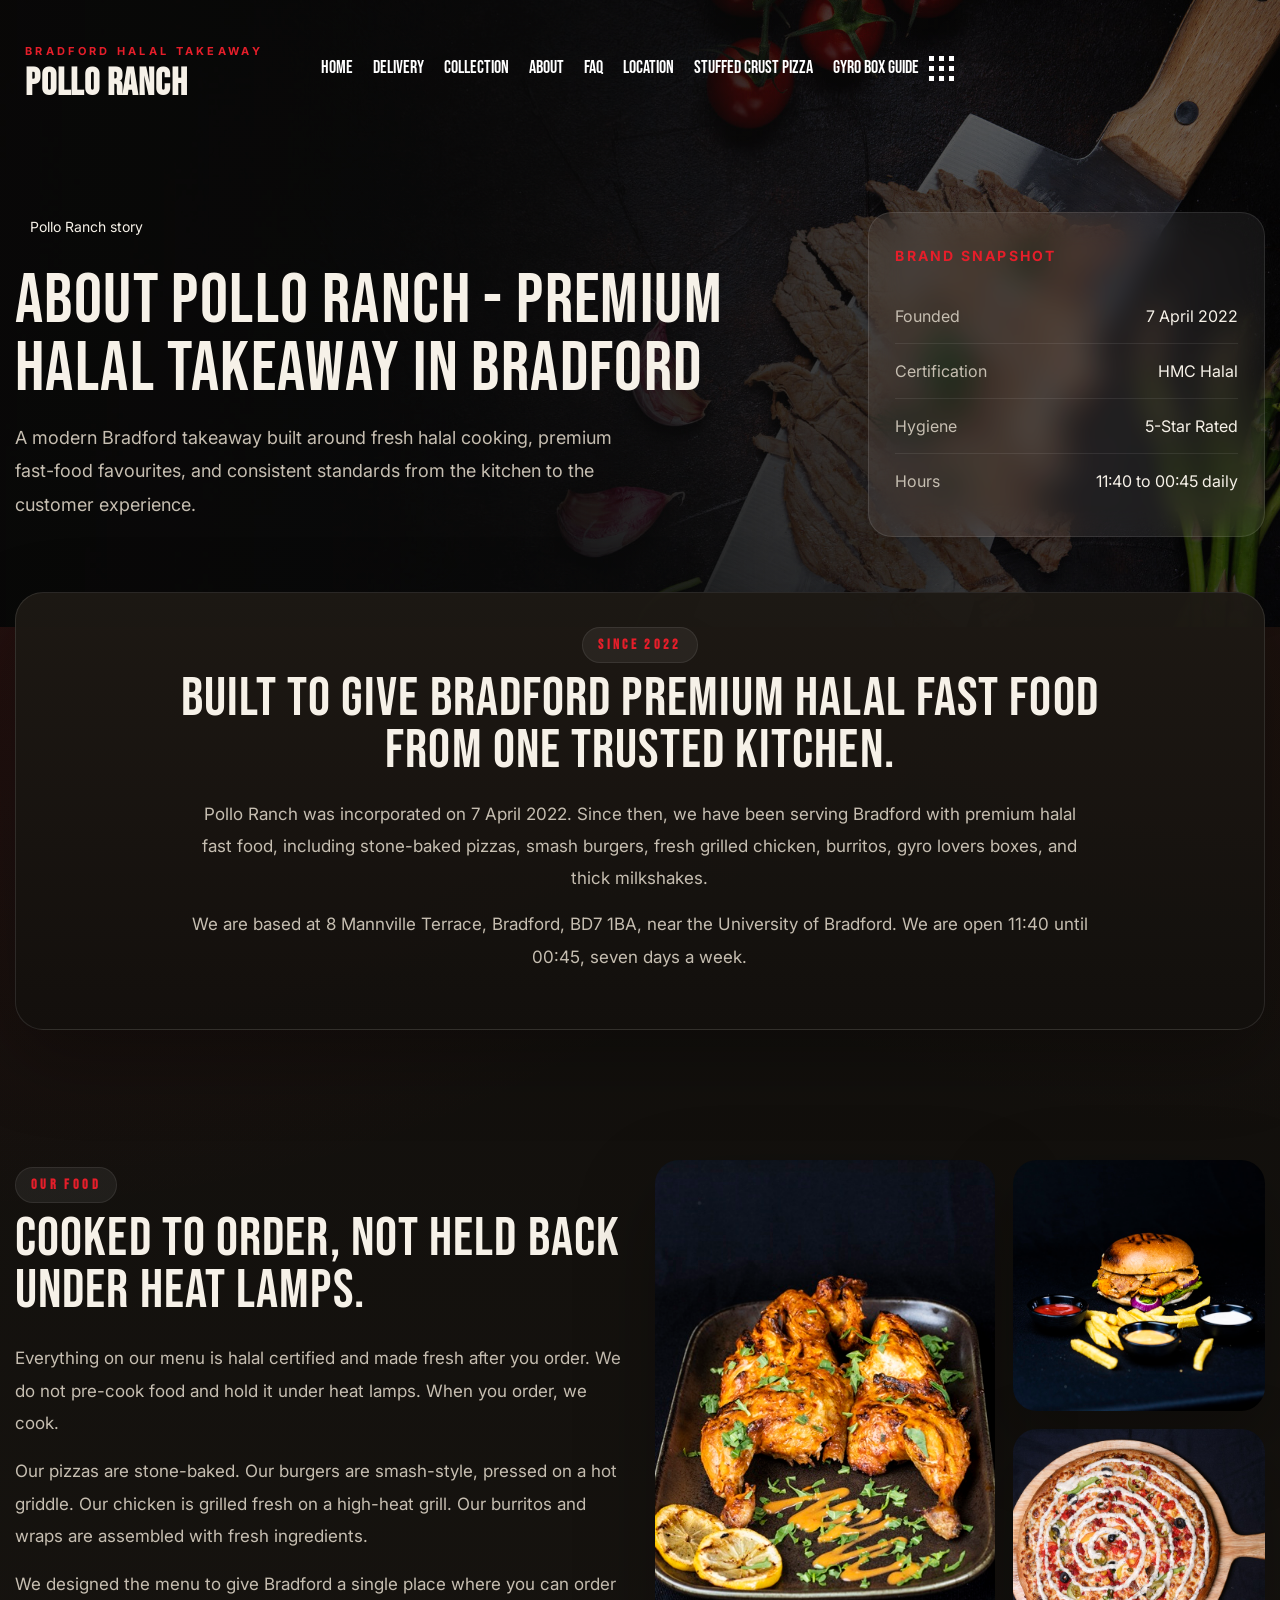
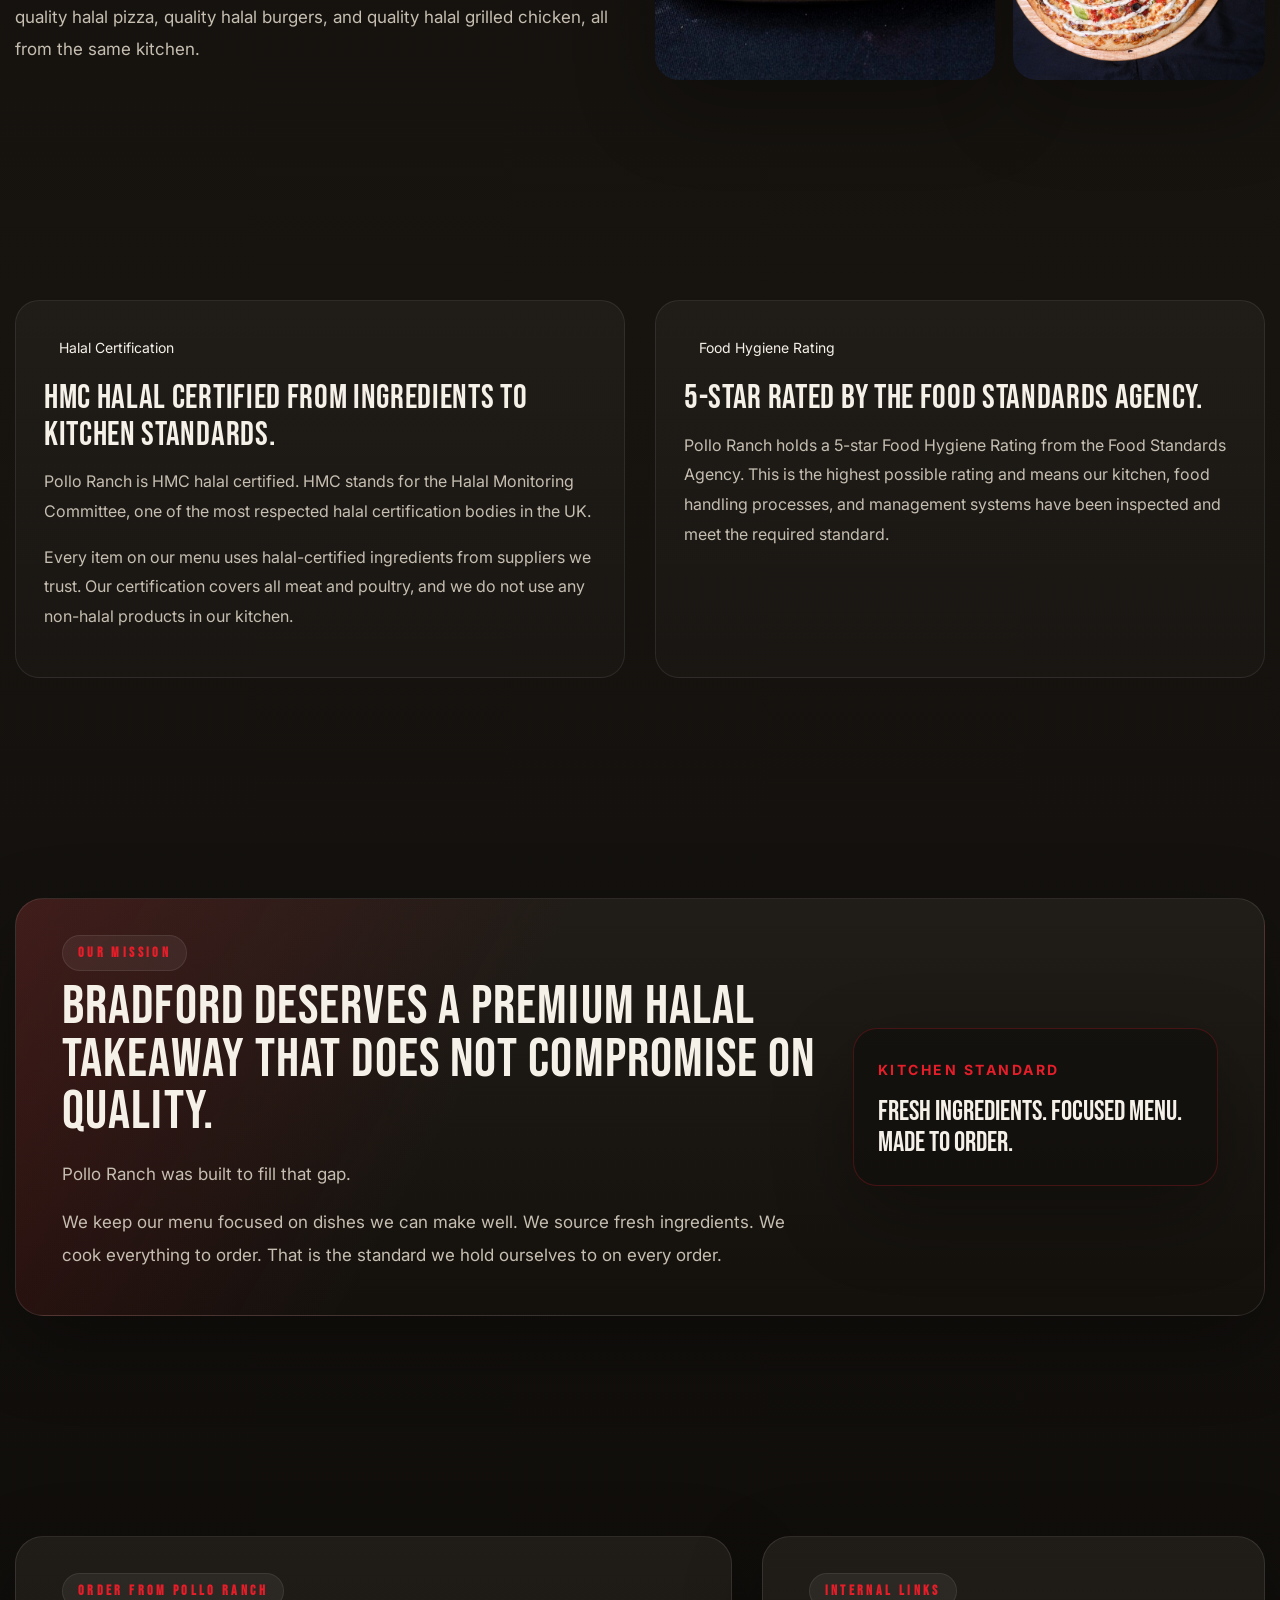
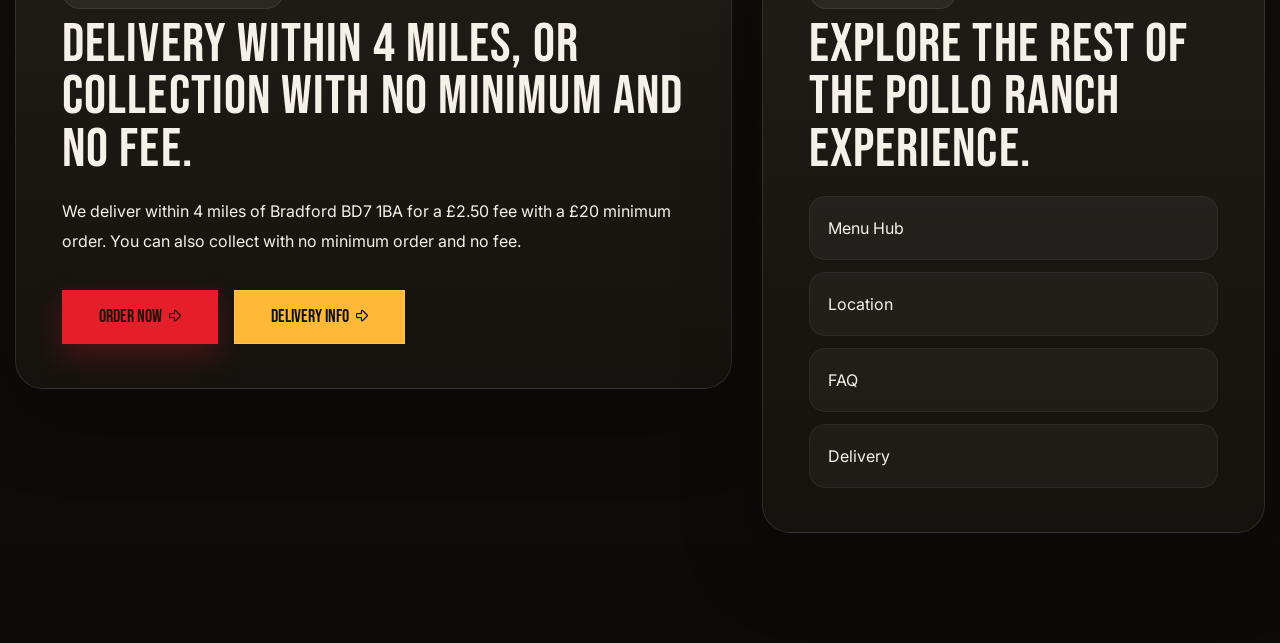
==== commit 2293deb4: "images" ====
--- a/about/index.html
+++ b/about/index.html
@@ -1,4 +1,4 @@
-﻿<!DOCTYPE html>
+<!DOCTYPE html>
 <html lang="en">
 <head>
     <meta charset="utf-8">
@@ -55,12 +55,13 @@
                                 <div class="navbar-collapse collapse clearfix">
                                     <ul class="navigation clearfix">
                                         <li><a href="/">Home</a></li>
-                                        <li><a href="/menu/">Menu</a></li>
                                         <li><a href="/delivery/">Delivery</a></li>
                                         <li><a href="/collection/">Collection</a></li>
                                         <li><a href="/about/">About</a></li>
                                         <li><a href="/faq/">FAQ</a></li>
                                         <li><a href="/location/">Location</a></li>
+                                        <li><a href="/stuffed-crust-pizza-bradford/">Stuffed Crust Pizza</a></li>
+                                        <li><a href="/what-is-a-gyro-box/">Gyro Box Guide</a></li>
                                     </ul>
                                 </div>
                             </nav>
@@ -90,12 +91,13 @@
                 </div>
                 <div class="appointment-form">
                     <div class="hidden-bar__actions">
-                        <a class="theme-btn" href="/menu/">Menu <i class="far fa-arrow-alt-right"></i></a>
                         <a class="theme-btn style-two" href="/delivery/">Delivery <i class="far fa-arrow-alt-right"></i></a>
                         <a class="theme-btn style-two" href="/collection/">Collection <i class="far fa-arrow-alt-right"></i></a>
                         <a class="theme-btn style-two" href="/about/">About <i class="far fa-arrow-alt-right"></i></a>
                         <a class="theme-btn style-two" href="/faq/">FAQ <i class="far fa-arrow-alt-right"></i></a>
                         <a class="theme-btn style-two" href="/location/">Location <i class="far fa-arrow-alt-right"></i></a>
+                        <a class="theme-btn style-two" href="/stuffed-crust-pizza-bradford/">Stuffed Crust Pizza <i class="far fa-arrow-alt-right"></i></a>
+                        <a class="theme-btn style-two" href="/what-is-a-gyro-box/">Gyro Box Guide <i class="far fa-arrow-alt-right"></i></a>
                     </div>
                 </div>
             </div>
@@ -162,13 +164,13 @@
                     <div class="col-lg-6">
                         <div class="polo-story-grid" data-aos="fade-left" data-aos-duration="1200" data-aos-offset="40">
                             <div class="polo-story-grid__item polo-story-grid__item--large">
-                                <img src="../assets/images/food/grill-menu5.jpg" alt="Fresh grilled halal food at Pollo Ranch">
+                                <img class="polo-story-grid__image--about-food-main" src="../assets/polloranchimages/Peri Peri Chicken/BB1A1317.jpg" alt="Fresh grilled halal chicken at Pollo Ranch">
                             </div>
                             <div class="polo-story-grid__item">
-                                <img src="../assets/images/food/burger-menu4.jpg" alt="Smash burgers at Pollo Ranch">
+                                <img src="../assets/polloranchimages/charsy burger/BB1A1128.jpg" alt="Smash burger at Pollo Ranch">
                             </div>
                             <div class="polo-story-grid__item">
-                                <img src="../assets/images/food/filter-food1.jpg" alt="Stone-baked pizza from Pollo Ranch">
+                                <img src="../assets/polloranchimages/Pizza_s/DSC_1450.JPG" alt="Stone-baked pizza from Pollo Ranch">
                             </div>
                         </div>
                     </div>
@@ -275,3 +277,9 @@
     <script src="../assets/js/custom.js"></script>
 </body>
 </html>
+
+
+
+
+
+
--- a/assets/css/custom.css
+++ b/assets/css/custom.css
@@ -156,12 +156,12 @@
     display: inline-flex;
     align-items: center;
     gap: 10px;
-    padding: 8px 16px;
+    padding: 10px 15px;
     border-radius: 999px;
     background: rgba(255, 255, 255, 0.06);
     border: 1px solid rgba(255, 255, 255, 0.08);
     color: var(--polo-gold);
-    font-size: 12px;
+    font-size: 14px;
     font-weight: 700;
     letter-spacing: 0.24em;
     text-transform: uppercase;
@@ -242,6 +242,7 @@
     width: 100%;
     height: 100%;
     object-fit: cover;
+    object-position: center center;
     display: block;
 }
 
@@ -254,6 +255,10 @@
     bottom: 0;
     width: 250px;
     height: 260px;
+}
+
+.polo-image-card--secondary img {
+    object-position: 30% center;
 }
 
 .polo-floating-badge {
@@ -269,7 +274,7 @@
 
 .polo-floating-badge span {
     display: block;
-    font-size: 12px;
+    font-size: 14px;
     font-weight: 800;
     letter-spacing: 0.18em;
     text-transform: uppercase;
@@ -466,7 +471,7 @@
 }
 
 .polo-review-card strong {
-    font-size: 12px;
+    font-size: 14px;
     letter-spacing: 0.18em;
     text-transform: uppercase;
     color: var(--polo-text-muted);
@@ -726,6 +731,47 @@
         url("../images/background/banner.jpg") center/cover no-repeat;
 }
 
+.polo-page-hero--about {
+    background:
+        linear-gradient(90deg, rgba(8, 7, 6, 0.92) 0%, rgba(8, 7, 6, 0.72) 45%, rgba(8, 7, 6, 0.45) 100%),
+        url("../images/background/testimonials.jpg") center/cover no-repeat;
+}
+
+.polo-page-hero--delivery {
+    background:
+        linear-gradient(90deg, rgba(8, 7, 6, 0.92) 0%, rgba(8, 7, 6, 0.72) 45%, rgba(8, 7, 6, 0.45) 100%),
+        url("../images/background/hero.jpg") center/cover no-repeat;
+}
+
+.polo-page-hero--collection {
+    background:
+        linear-gradient(90deg, rgba(8, 7, 6, 0.92) 0%, rgba(8, 7, 6, 0.72) 45%, rgba(8, 7, 6, 0.45) 100%),
+        url("../images/background/hero-five.jpg") center/cover no-repeat;
+}
+
+.polo-page-hero--faq {
+    background:
+        linear-gradient(90deg, rgba(8, 7, 6, 0.94) 0%, rgba(8, 7, 6, 0.76) 45%, rgba(8, 7, 6, 0.5) 100%),
+        url("../images/background/hero.jpg") center/cover no-repeat;
+}
+
+.polo-page-hero--location {
+    background:
+        linear-gradient(90deg, rgba(8, 7, 6, 0.92) 0%, rgba(8, 7, 6, 0.72) 45%, rgba(8, 7, 6, 0.45) 100%),
+        url("../images/background/hero.jpg") center/cover no-repeat;
+}
+
+.polo-page-hero--stuffed-crust {
+    background:
+        linear-gradient(90deg, rgba(8, 7, 6, 0.9) 0%, rgba(8, 7, 6, 0.68) 45%, rgba(8, 7, 6, 0.42) 100%),
+        url("../images/background/hero-three.png") center/cover no-repeat;
+}
+
+.polo-page-hero--gyro {
+    background:
+        linear-gradient(90deg, rgba(8, 7, 6, 0.92) 0%, rgba(8, 7, 6, 0.72) 45%, rgba(8, 7, 6, 0.45) 100%),
+        url("../images/background/hero-two.jpg") center/cover no-repeat;
+}
 .polo-page-hero__content h1 {
     font-size: clamp(2.8rem, 5.5vw, 5.2rem);
     line-height: 0.96;
@@ -754,7 +800,7 @@
     color: var(--polo-gold);
     text-transform: uppercase;
     letter-spacing: 0.16em;
-    font-size: 12px;
+    font-size: 14px;
 }
 
 .polo-page-hero__card ul {
@@ -864,7 +910,7 @@
 
 .polo-delivery-table th {
     color: var(--polo-gold);
-    font-size: 12px;
+    font-size: 14px;
     letter-spacing: 0.16em;
     text-transform: uppercase;
     font-weight: 800;
@@ -1023,12 +1069,13 @@
 }
 
 .polo-bullet-item {
-    padding: 18px 18px;
+    padding: 10px 15px;
     border-radius: 18px;
     background: rgba(255, 255, 255, 0.04);
     border: 1px solid rgba(255, 255, 255, 0.07);
     color: var(--polo-text);
-    line-height: 1.7;
+    font-size: 14px;
+    line-height: 1.5;
     text-align: center;
 }
 
@@ -1117,7 +1164,7 @@
     display: block;
     margin-bottom: 12px;
     color: var(--polo-gold);
-    font-size: 12px;
+    font-size: 14px;
     letter-spacing: 0.18em;
     text-transform: uppercase;
 }
@@ -1189,3 +1236,66 @@
         font-size: 24px;
     }
 }
+
+
+
+
+
+
+.polo-story-grid__image--why-main {
+    width: 100% !important;
+    height: 130% !important;
+    object-fit: cover !important;
+    object-position: 58% center !important;
+    display: block !important;
+}
+
+
+.polo-story-grid__image--about-food-main {
+    object-position: 30% center !important;
+}
+
+.polo-stuffed-crust-benefits-section .polo-bullet-grid {
+    grid-template-columns: repeat(2, minmax(0, 1fr));
+    gap: 16px;
+}
+
+.polo-stuffed-crust-benefits-section .polo-bullet-item {
+    min-height: auto;
+    padding: 10px 15px;
+    font-size: 14px;
+}
+
+@media (max-width: 575.98px) {
+    .polo-stuffed-crust-benefits-section .polo-bullet-grid {
+        grid-template-columns: 1fr;
+    }
+}
+
+.polo-section p a,
+.polo-copy-stack a,
+.polo-intro-copy a,
+.polo-small-note a {
+    color: var(--polo-text-muted);
+}
+
+.polo-section p a:hover,
+.polo-copy-stack a:hover,
+.polo-intro-copy a:hover,
+.polo-small-note a:hover {
+    color: var(--polo-gold-strong);
+}
+
+
+.sub-title {
+    display: inline-flex !important;
+    align-items: center !important;
+    padding: 10px 15px !important;
+    font-size: 14px !important;
+    line-height: 1 !important;
+}
+
+
+
+
+
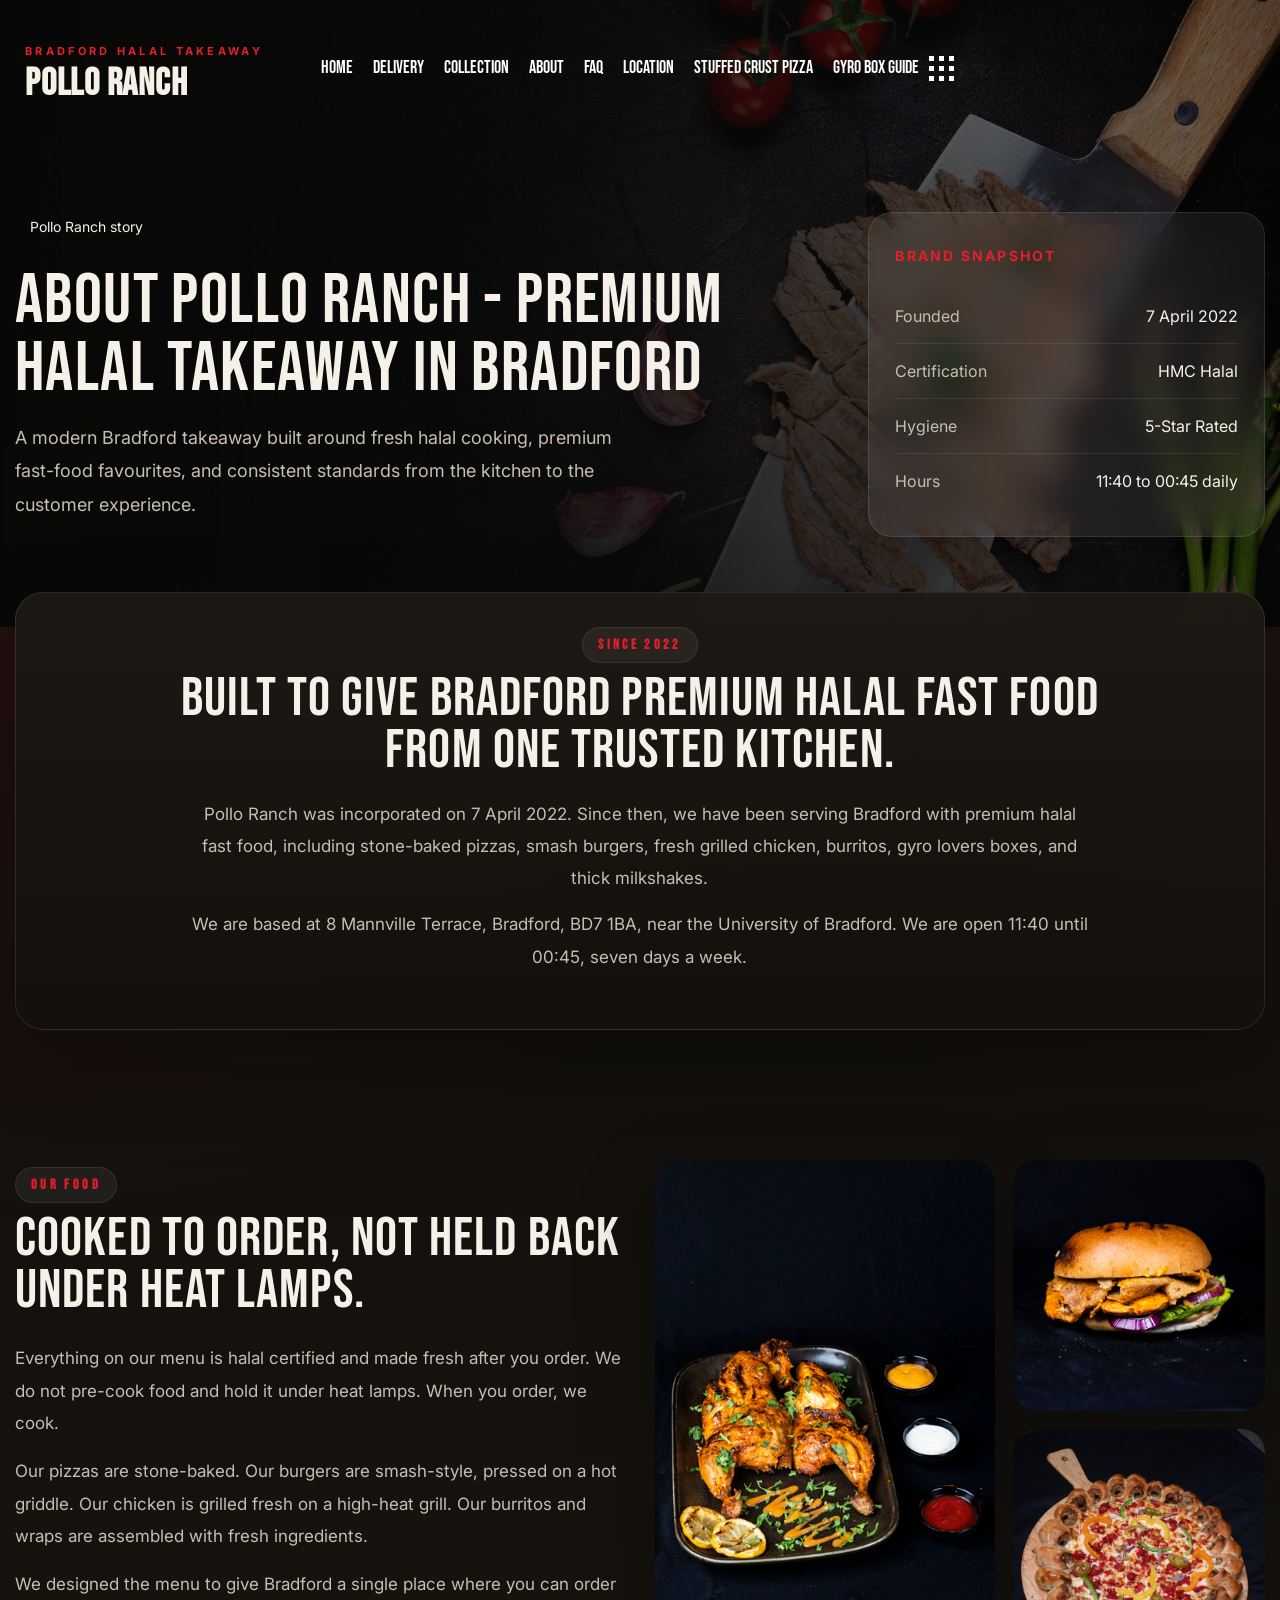
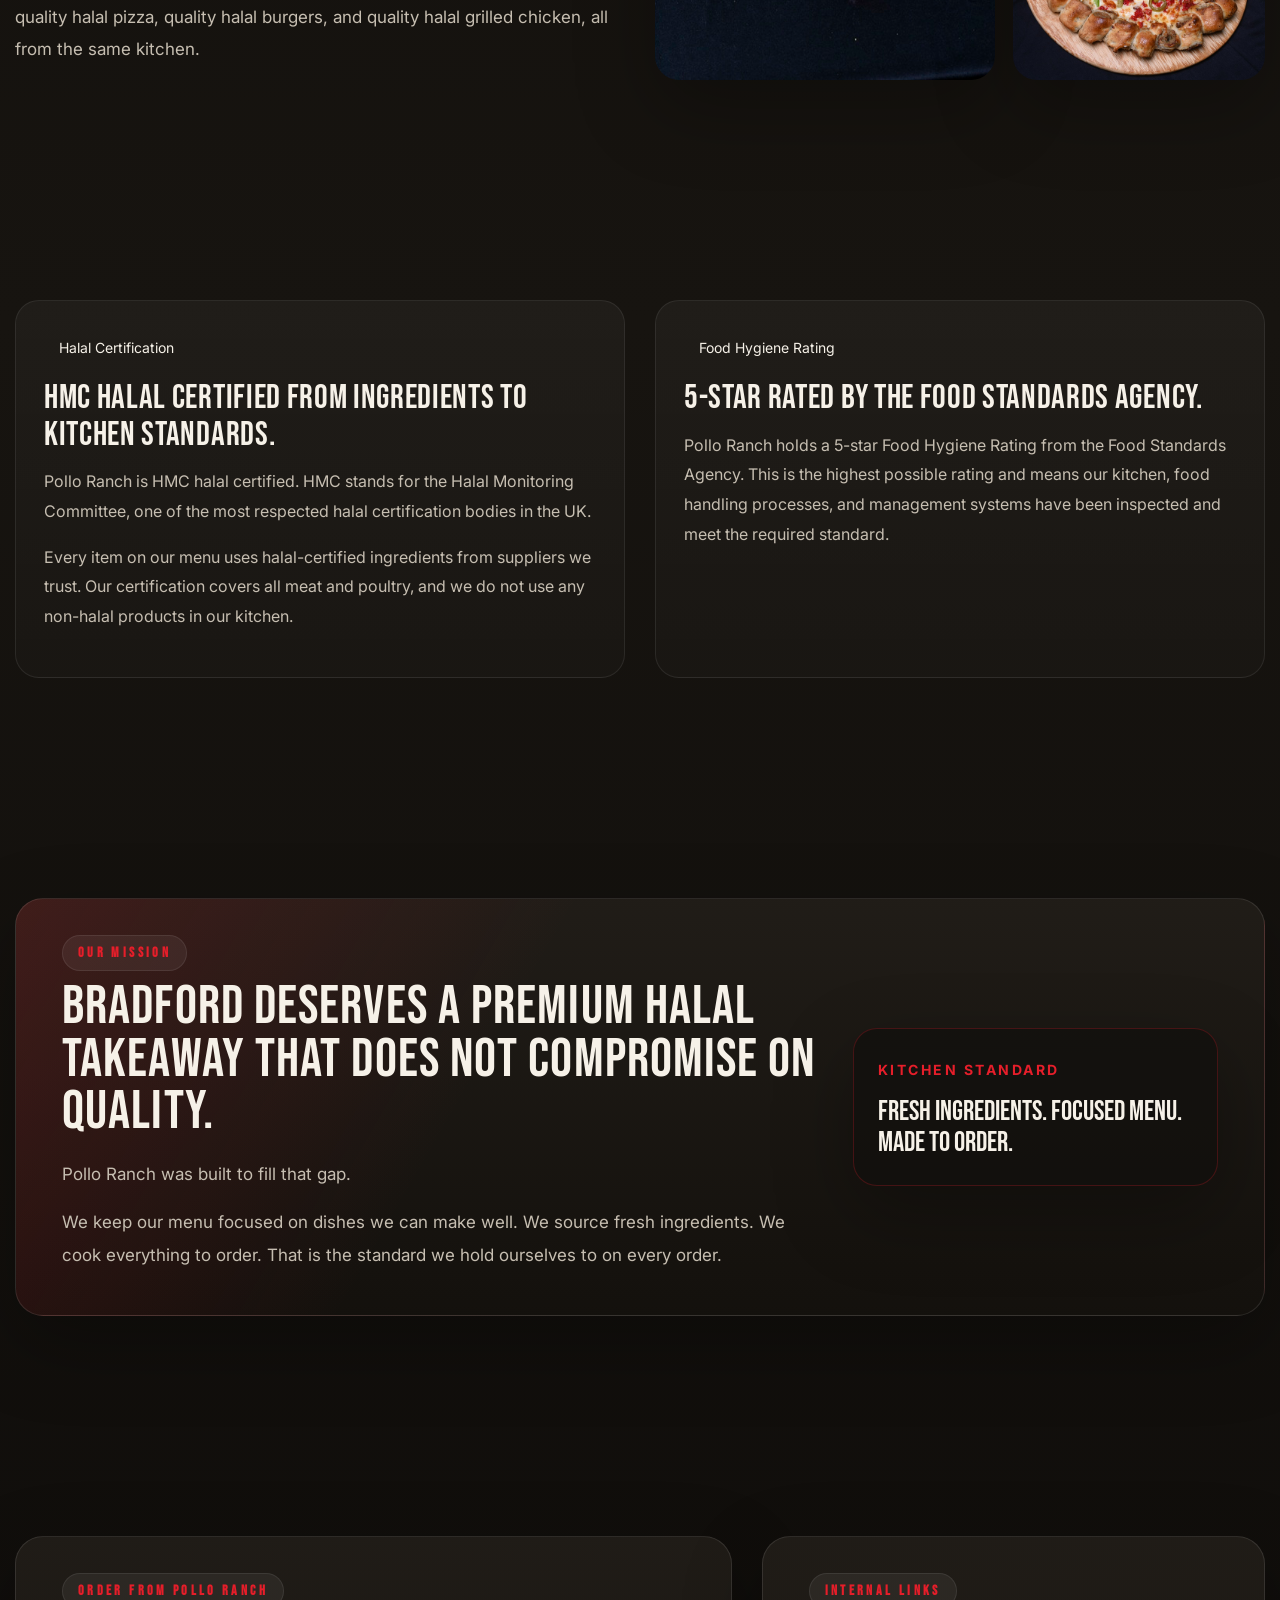
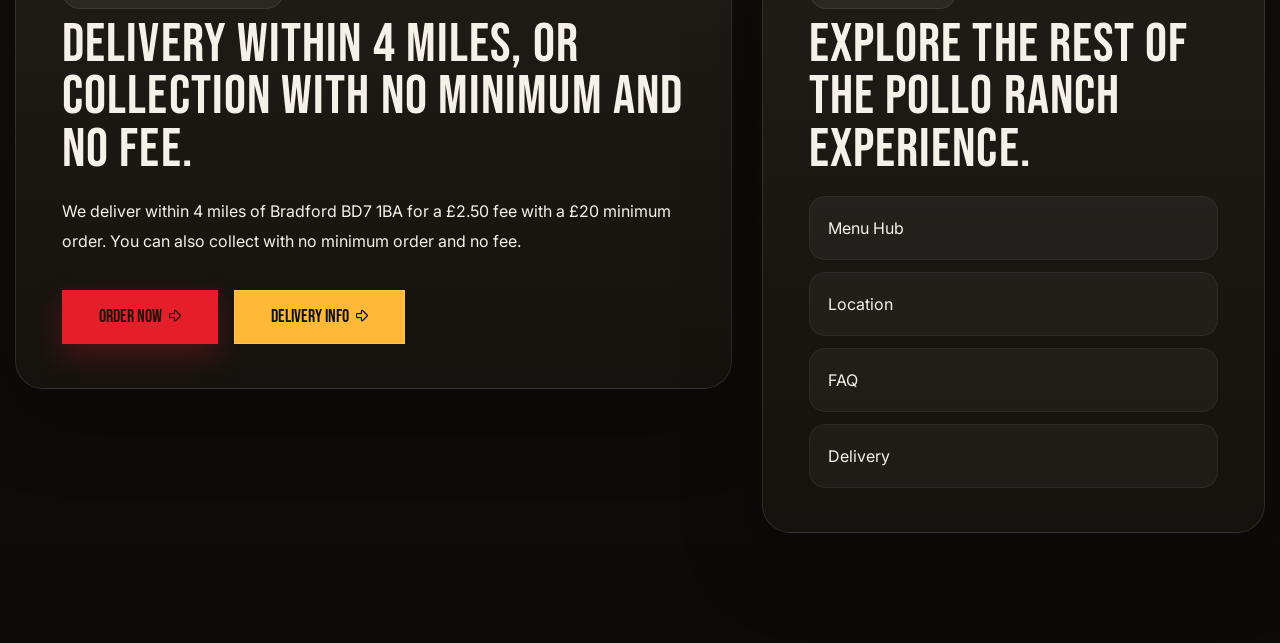
==== commit 066b3c95: "img" ====
--- a/about/index.html
+++ b/about/index.html
@@ -164,13 +164,13 @@
                     <div class="col-lg-6">
                         <div class="polo-story-grid" data-aos="fade-left" data-aos-duration="1200" data-aos-offset="40">
                             <div class="polo-story-grid__item polo-story-grid__item--large">
-                                <img class="polo-story-grid__image--about-food-main" src="../assets/polloranchimages/Peri Peri Chicken/BB1A1317.jpg" alt="Fresh grilled halal chicken at Pollo Ranch">
+                                <img class="polo-story-grid__image--about-food-main" src="../assets/images/Peri Peri Chicken/BB1A1294.jpg" alt="Fresh grilled halal chicken at Pollo Ranch">
                             </div>
                             <div class="polo-story-grid__item">
-                                <img src="../assets/polloranchimages/charsy burger/BB1A1128.jpg" alt="Smash burger at Pollo Ranch">
+                                <img src="../assets/images/charsy burger/BB1A1124.jpg" alt="Smash burger at Pollo Ranch">
                             </div>
                             <div class="polo-story-grid__item">
-                                <img src="../assets/polloranchimages/Pizza_s/DSC_1450.JPG" alt="Stone-baked pizza from Pollo Ranch">
+                                <img src="../assets/images/Pizza_s/DSC_1484.JPG" alt="Stone-baked pizza from Pollo Ranch">
                             </div>
                         </div>
                     </div>
@@ -283,3 +283,5 @@
 
 
 
+
+
--- a/assets/css/custom.css
+++ b/assets/css/custom.css
@@ -1252,7 +1252,7 @@
 
 
 .polo-story-grid__image--about-food-main {
-    object-position: 30% center !important;
+    object-position: 53% center !important;
 }
 
 .polo-stuffed-crust-benefits-section .polo-bullet-grid {
@@ -1299,3 +1299,4 @@
 
 
 
+
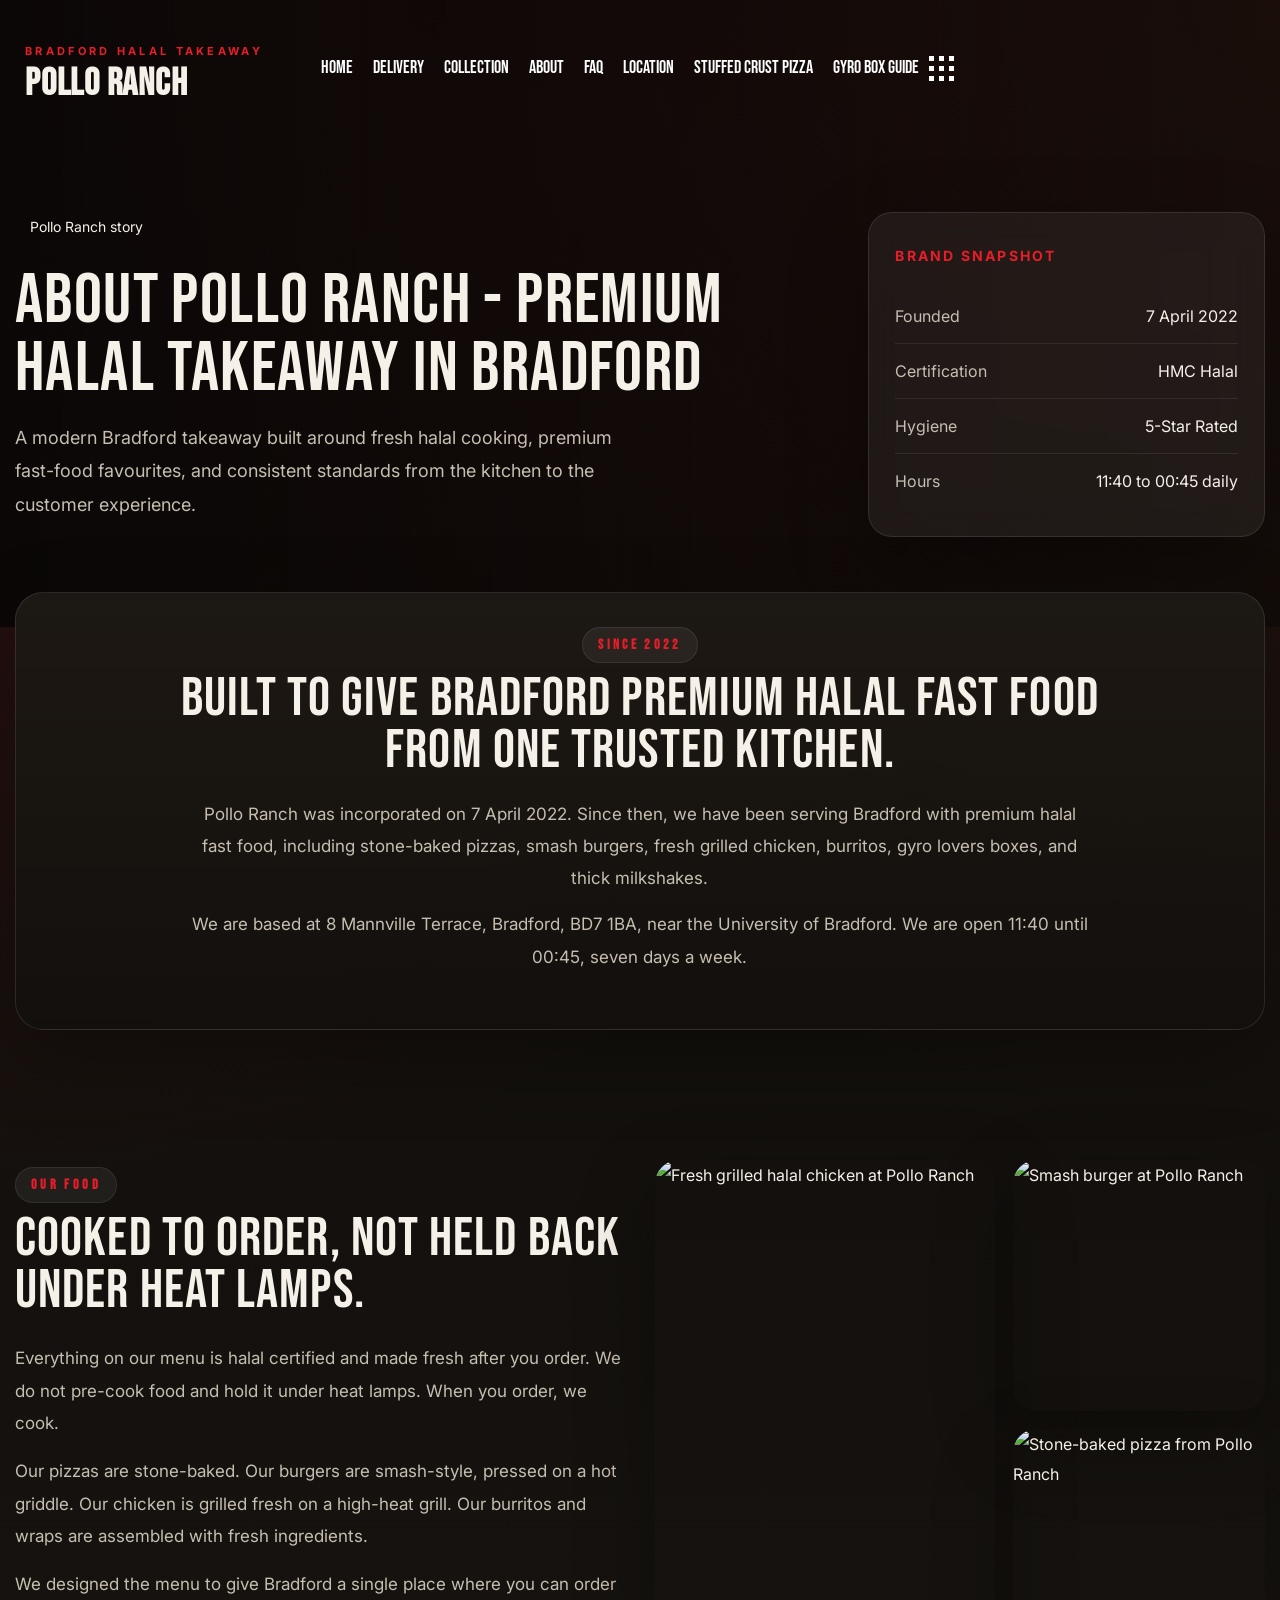
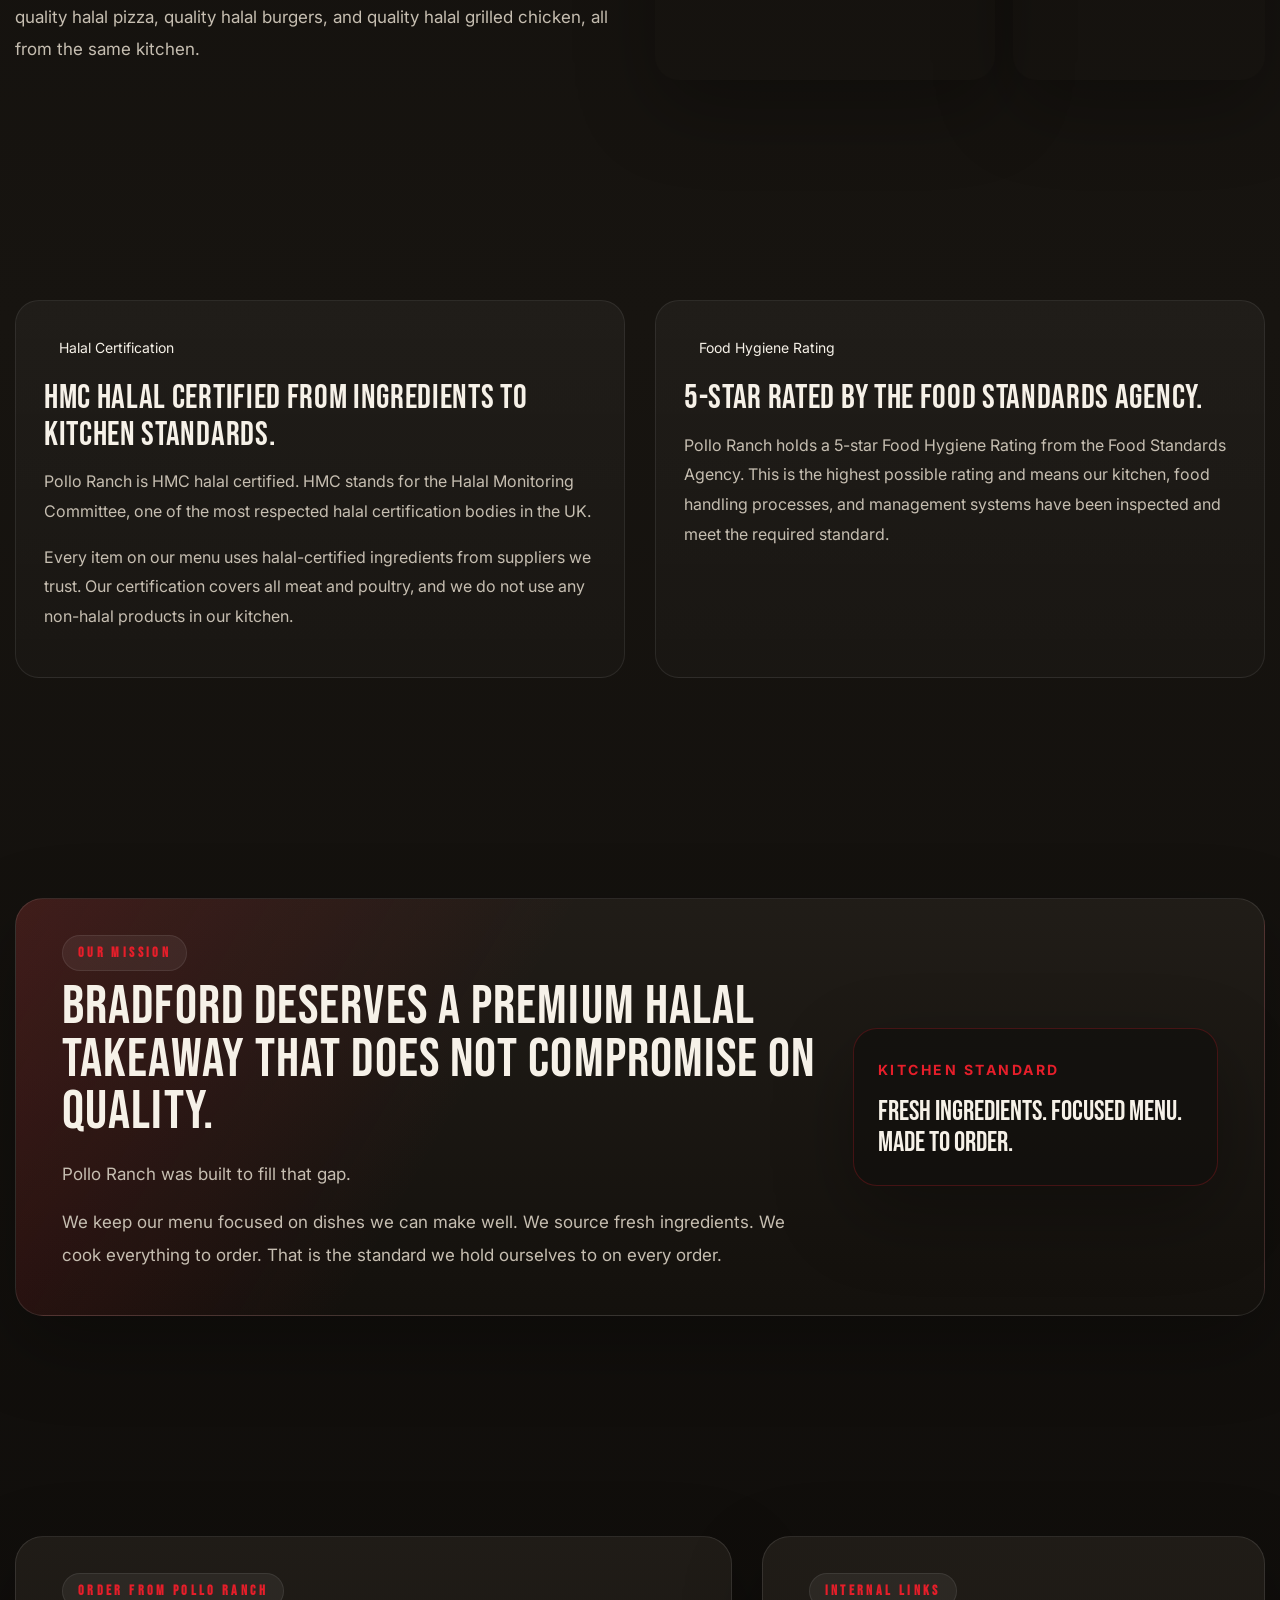
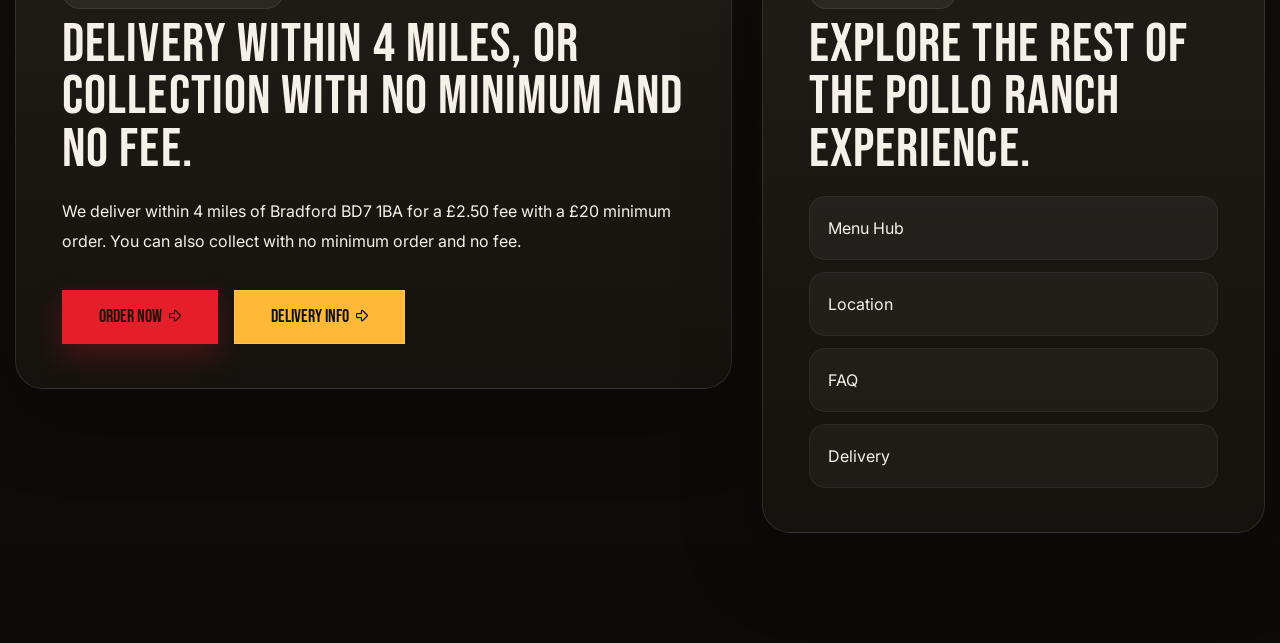
==== commit 06fd7513: "images folder replace" ====
--- a/about/index.html
+++ b/about/index.html
@@ -8,7 +8,7 @@
     <meta name="keywords" content="Pollo Ranch story, halal takeaway Bradford, Pollo Ranch about, Bradford halal fast food">
     <meta name="robots" content="index, follow">
     <title>About Pollo Ranch - Halal Takeaway Bradford Since 2022</title>
-    <link rel="shortcut icon" href="../assets/images/logos/favicon.png" type="image/x-icon">
+    <link rel="shortcut icon" href="https://polloranch.com/wp-content/uploads/2026/images/logos/favicon.png" type="image/x-icon">
     <link rel="preconnect" href="https://fonts.googleapis.com">
     <link rel="preconnect" href="https://fonts.gstatic.com" crossorigin>
     <link href="https://fonts.googleapis.com/css2?family=Bebas+Neue&family=Inter:wght@400;500;600;700;800&display=swap" rel="stylesheet">
@@ -164,13 +164,13 @@
                     <div class="col-lg-6">
                         <div class="polo-story-grid" data-aos="fade-left" data-aos-duration="1200" data-aos-offset="40">
                             <div class="polo-story-grid__item polo-story-grid__item--large">
-                                <img class="polo-story-grid__image--about-food-main" src="../assets/images/Peri Peri Chicken/BB1A1294.jpg" alt="Fresh grilled halal chicken at Pollo Ranch">
+                                <img class="polo-story-grid__image--about-food-main" src="https://polloranch.com/wp-content/uploads/2026/images/Peri%20Peri%20Chicken/BB1A1294.jpg" alt="Fresh grilled halal chicken at Pollo Ranch">
                             </div>
                             <div class="polo-story-grid__item">
-                                <img src="../assets/images/charsy burger/BB1A1124.jpg" alt="Smash burger at Pollo Ranch">
+                                <img src="https://polloranch.com/wp-content/uploads/2026/images/charsy%20burger/BB1A1124.jpg" alt="Smash burger at Pollo Ranch">
                             </div>
                             <div class="polo-story-grid__item">
-                                <img src="../assets/images/Pizza_s/DSC_1484.JPG" alt="Stone-baked pizza from Pollo Ranch">
+                                <img src="https://polloranch.com/wp-content/uploads/2026/images/Pizza_s/DSC_1484.JPG" alt="Stone-baked pizza from Pollo Ranch">
                             </div>
                         </div>
                     </div>
--- a/assets/css/style.css
+++ b/assets/css/style.css
@@ -753,7 +753,7 @@
   line-height: 80px;
   border-radius: 50%;
   background-color: transparent;
-  background-image: url(../images/shapes/scroll-top-bg.png);
+  background-image: url(https://polloranch.com/wp-content/uploads/2026/images/shapes/scroll-top-bg.png);
   background-repeat: no-repeat;
   background-size: cover;
   -webkit-animation: pulse 2s infinite;
@@ -4256,7 +4256,7 @@
   position: relative;
   text-align: center;
   background-color: var(--primary-color);
-  background-image: url(../images/offer/offer-card-bg.png); }
+  background-image: url(https://polloranch.com/wp-content/uploads/2026/images/offer/offer-card-bg.png); }
   .offer-card-item .badge {
     width: 90px;
     height: 90px;
@@ -4265,7 +4265,7 @@
     right: 15%;
     top: 18%;
     line-height: 72px;
-    background-image: url(../images/offer/badge-bg.png); }
+    background-image: url(https://polloranch.com/wp-content/uploads/2026/images/offer/badge-bg.png); }
   .offer-card-item .image {
     position: relative;
     padding-bottom: 80%; }
@@ -4310,7 +4310,7 @@
     background-color: var(--secondary-color); }
     .offer-card-item.style-two .badge {
       color: white;
-      background-image: url(../images/offer/badge-bg-two.png); }
+      background-image: url(https://polloranch.com/wp-content/uploads/2026/images/offer/badge-bg-two.png); }
 
 .offer-area .marquee-wrap.style-two {
   position: absolute;
@@ -4670,7 +4670,7 @@
       font-size: 25px;
       font-weight: 400;
       line-height: 72px;
-      background-image: url(../images/offer/badge-bg-two.png);
+      background-image: url(https://polloranch.com/wp-content/uploads/2026/images/offer/badge-bg-two.png);
       background-size: cover; }
     .category-banner-item.style-five .price {
       font-size: 20px; }
@@ -5511,7 +5511,7 @@
   .food-item:hover {
     color: white;
     background-color: var(--primary-color);
-    background-image: url(../images/shapes/food-shape.png); }
+    background-image: url(https://polloranch.com/wp-content/uploads/2026/images/shapes/food-shape.png); }
     .food-item:hover .content h5,
     .food-item:hover .content .price span {
       color: white; }
@@ -5670,7 +5670,7 @@
     content: '';
     width: 38%;
     height: 73%;
-    background-image: url(../images/shapes/special-pizza-shape.png);
+    background-image: url(https://polloranch.com/wp-content/uploads/2026/images/shapes/special-pizza-shape.png);
     background-repeat: no-repeat;
     background-size: cover;
     z-index: -2; }
@@ -5806,7 +5806,7 @@
   width: 50vw;
   height: 100%;
   background-color: var(--primary-color);
-  background-image: url(../images/background/cta-dot-bg.png);
+  background-image: url(https://polloranch.com/wp-content/uploads/2026/images/background/cta-dot-bg.png);
   background-repeat: no-repeat;
   background-size: cover;
   z-index: -1; }
@@ -5961,7 +5961,7 @@
       top: 2px;
       width: 65px;
       height: 65px;
-      background-image: url(../images/shapes/pizza-badge-shape.png);
+      background-image: url(https://polloranch.com/wp-content/uploads/2026/images/shapes/pizza-badge-shape.png);
       background-size: cover;
       background-repeat: no-repeat;
       border-radius: 50%;
@@ -6017,7 +6017,7 @@
       top: 20px;
       width: 65px;
       height: 65px;
-      background-image: url(../images/shapes/pizza-badge-shape.png);
+      background-image: url(https://polloranch.com/wp-content/uploads/2026/images/shapes/pizza-badge-shape.png);
       background-size: cover;
       background-repeat: no-repeat;
       border-radius: 50%;
@@ -8438,4 +8438,4 @@
   left: auto;
   top: -65px;
   color: var(--heading-color);
-  background-image: url(../images/shapes/scroll-top-yellow-bg.png); }
+  background-image: url(https://polloranch.com/wp-content/uploads/2026/images/shapes/scroll-top-yellow-bg.png); }
--- a/assets/css/custom.css
+++ b/assets/css/custom.css
@@ -148,7 +148,7 @@
     padding: 220px 0 130px;
     background:
         linear-gradient(90deg, rgba(8, 7, 6, 0.9) 0%, rgba(8, 7, 6, 0.68) 45%, rgba(8, 7, 6, 0.35) 100%),
-        url("../images/background/hero-five.jpg") center/cover no-repeat;
+        url("https://polloranch.com/wp-content/uploads/2026/images/background/hero-five.jpg") center/cover no-repeat;
 }
 
 .polo-hero__content .sub-title,
@@ -728,49 +728,49 @@
     padding: 210px 0 90px;
     background:
         linear-gradient(90deg, rgba(8, 7, 6, 0.92) 0%, rgba(8, 7, 6, 0.72) 45%, rgba(8, 7, 6, 0.45) 100%),
-        url("../images/background/banner.jpg") center/cover no-repeat;
+        url("https://polloranch.com/wp-content/uploads/2026/images/background/banner.jpg") center/cover no-repeat;
 }
 
 .polo-page-hero--about {
     background:
         linear-gradient(90deg, rgba(8, 7, 6, 0.92) 0%, rgba(8, 7, 6, 0.72) 45%, rgba(8, 7, 6, 0.45) 100%),
-        url("../images/background/testimonials.jpg") center/cover no-repeat;
+        url("https://polloranch.com/wp-content/uploads/2026/images/background/testimonials.jpg") center/cover no-repeat;
 }
 
 .polo-page-hero--delivery {
     background:
         linear-gradient(90deg, rgba(8, 7, 6, 0.92) 0%, rgba(8, 7, 6, 0.72) 45%, rgba(8, 7, 6, 0.45) 100%),
-        url("../images/background/hero.jpg") center/cover no-repeat;
+        url("https://polloranch.com/wp-content/uploads/2026/images/background/hero.jpg") center/cover no-repeat;
 }
 
 .polo-page-hero--collection {
     background:
         linear-gradient(90deg, rgba(8, 7, 6, 0.92) 0%, rgba(8, 7, 6, 0.72) 45%, rgba(8, 7, 6, 0.45) 100%),
-        url("../images/background/hero-five.jpg") center/cover no-repeat;
+        url("https://polloranch.com/wp-content/uploads/2026/images/background/hero-five.jpg") center/cover no-repeat;
 }
 
 .polo-page-hero--faq {
     background:
         linear-gradient(90deg, rgba(8, 7, 6, 0.94) 0%, rgba(8, 7, 6, 0.76) 45%, rgba(8, 7, 6, 0.5) 100%),
-        url("../images/background/hero.jpg") center/cover no-repeat;
+        url("https://polloranch.com/wp-content/uploads/2026/images/background/hero.jpg") center/cover no-repeat;
 }
 
 .polo-page-hero--location {
     background:
         linear-gradient(90deg, rgba(8, 7, 6, 0.92) 0%, rgba(8, 7, 6, 0.72) 45%, rgba(8, 7, 6, 0.45) 100%),
-        url("../images/background/hero.jpg") center/cover no-repeat;
+        url("https://polloranch.com/wp-content/uploads/2026/images/background/hero.jpg") center/cover no-repeat;
 }
 
 .polo-page-hero--stuffed-crust {
     background:
         linear-gradient(90deg, rgba(8, 7, 6, 0.9) 0%, rgba(8, 7, 6, 0.68) 45%, rgba(8, 7, 6, 0.42) 100%),
-        url("../images/background/hero-three.png") center/cover no-repeat;
+        url("https://polloranch.com/wp-content/uploads/2026/images/background/hero-three.png") center/cover no-repeat;
 }
 
 .polo-page-hero--gyro {
     background:
         linear-gradient(90deg, rgba(8, 7, 6, 0.92) 0%, rgba(8, 7, 6, 0.72) 45%, rgba(8, 7, 6, 0.45) 100%),
-        url("../images/background/hero-two.jpg") center/cover no-repeat;
+        url("https://polloranch.com/wp-content/uploads/2026/images/background/hero-two.jpg") center/cover no-repeat;
 }
 .polo-page-hero__content h1 {
     font-size: clamp(2.8rem, 5.5vw, 5.2rem);
